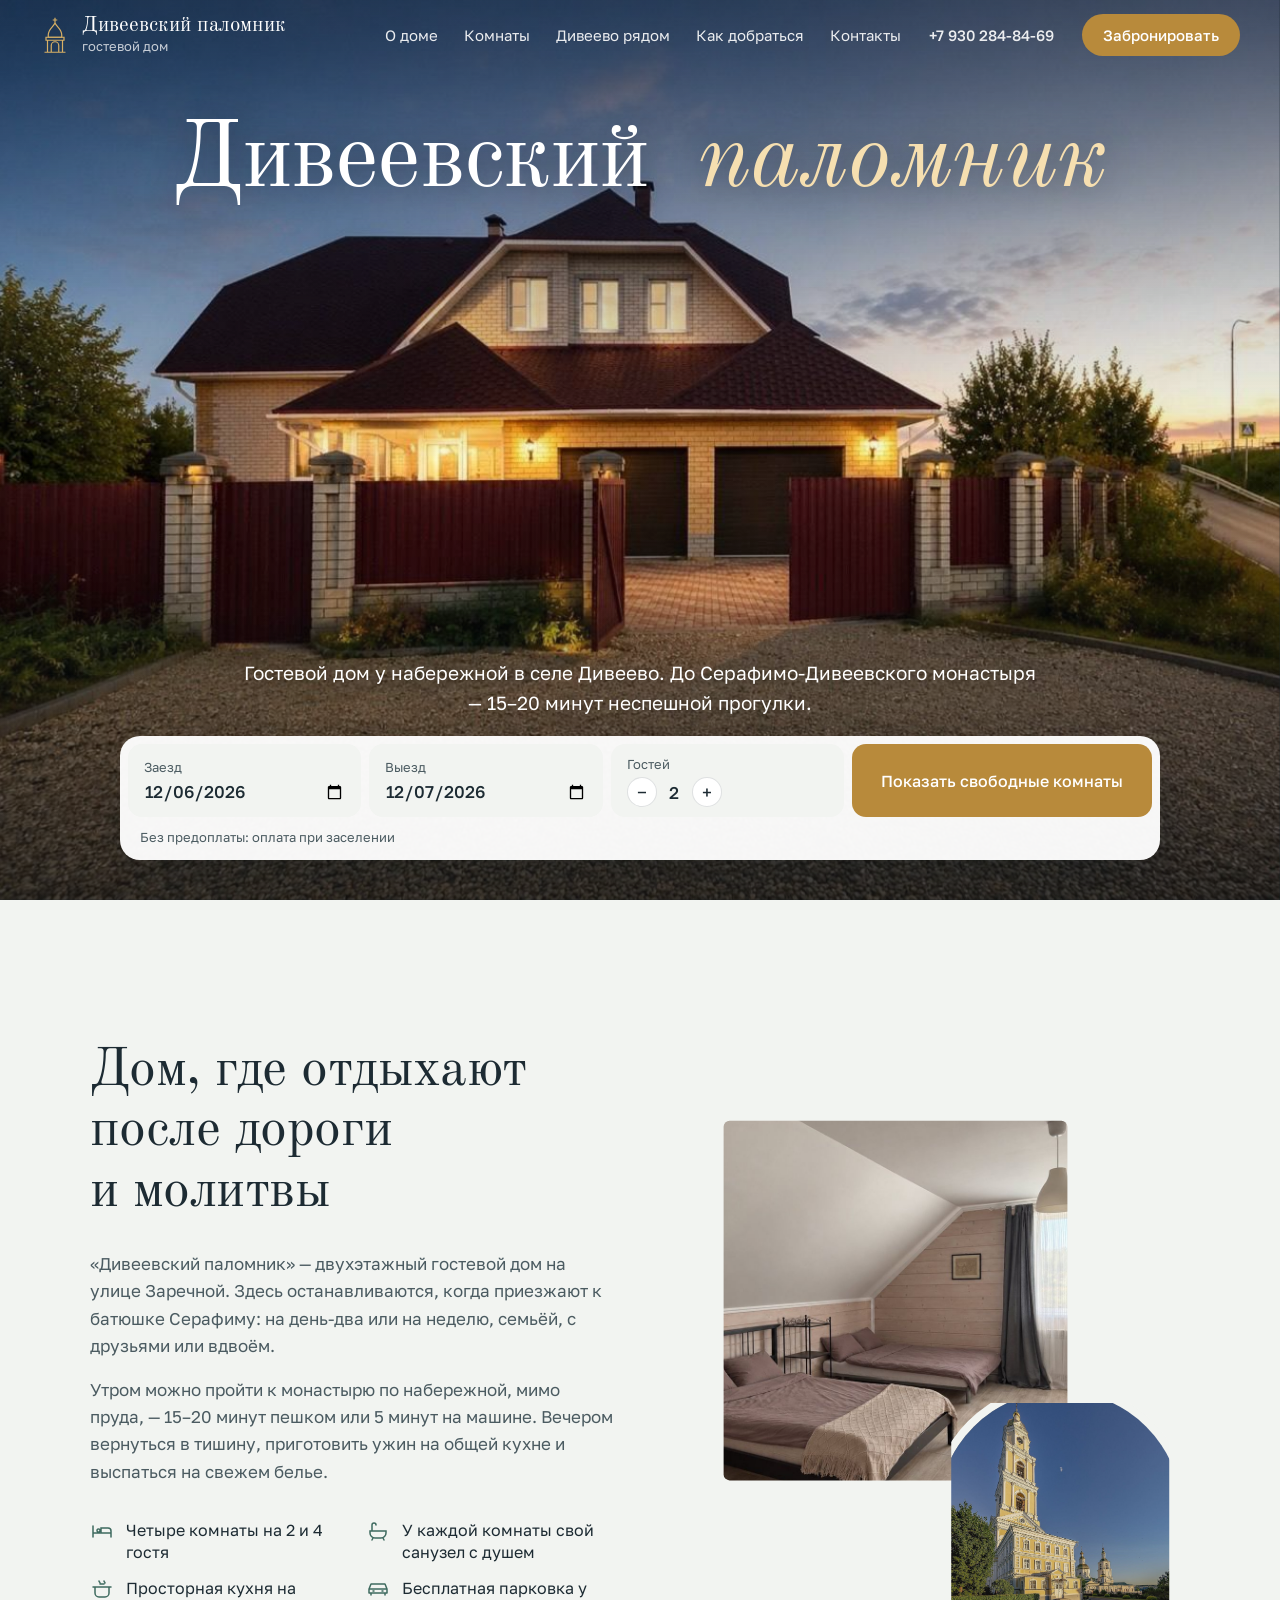
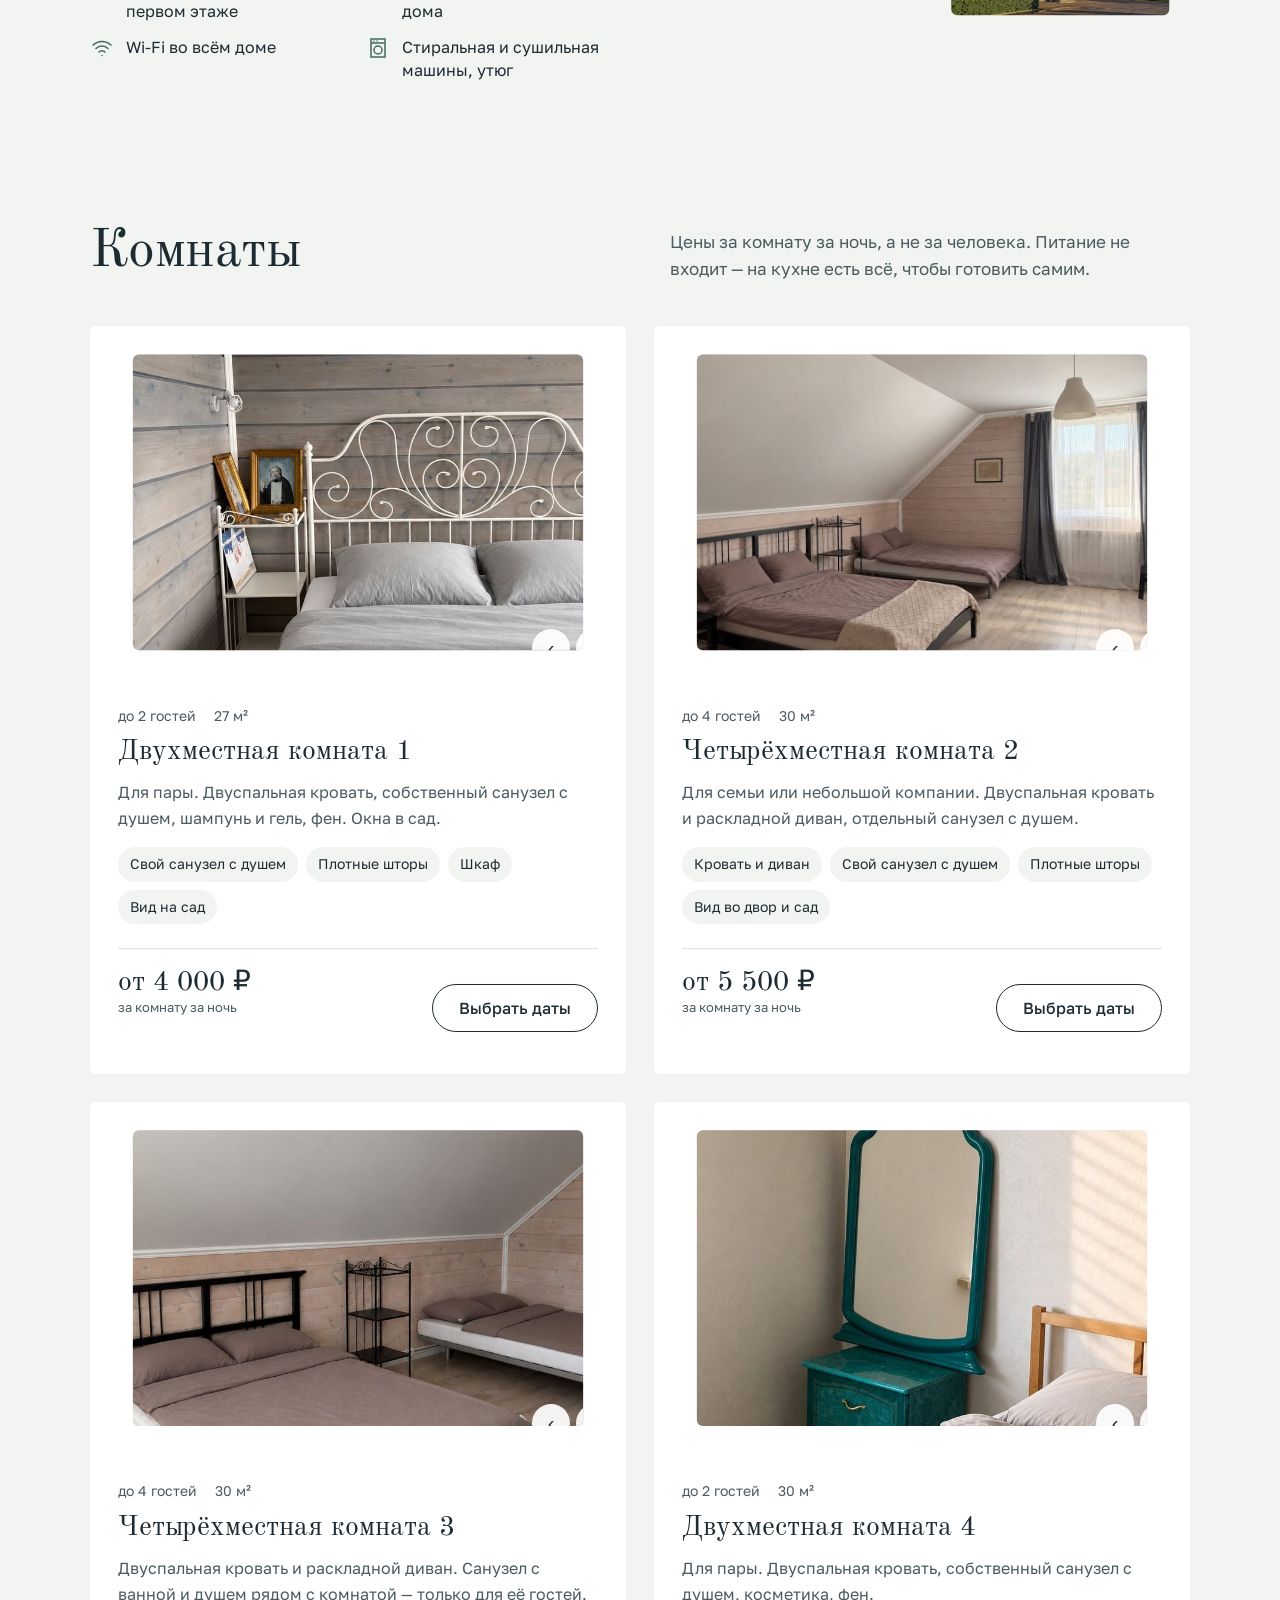
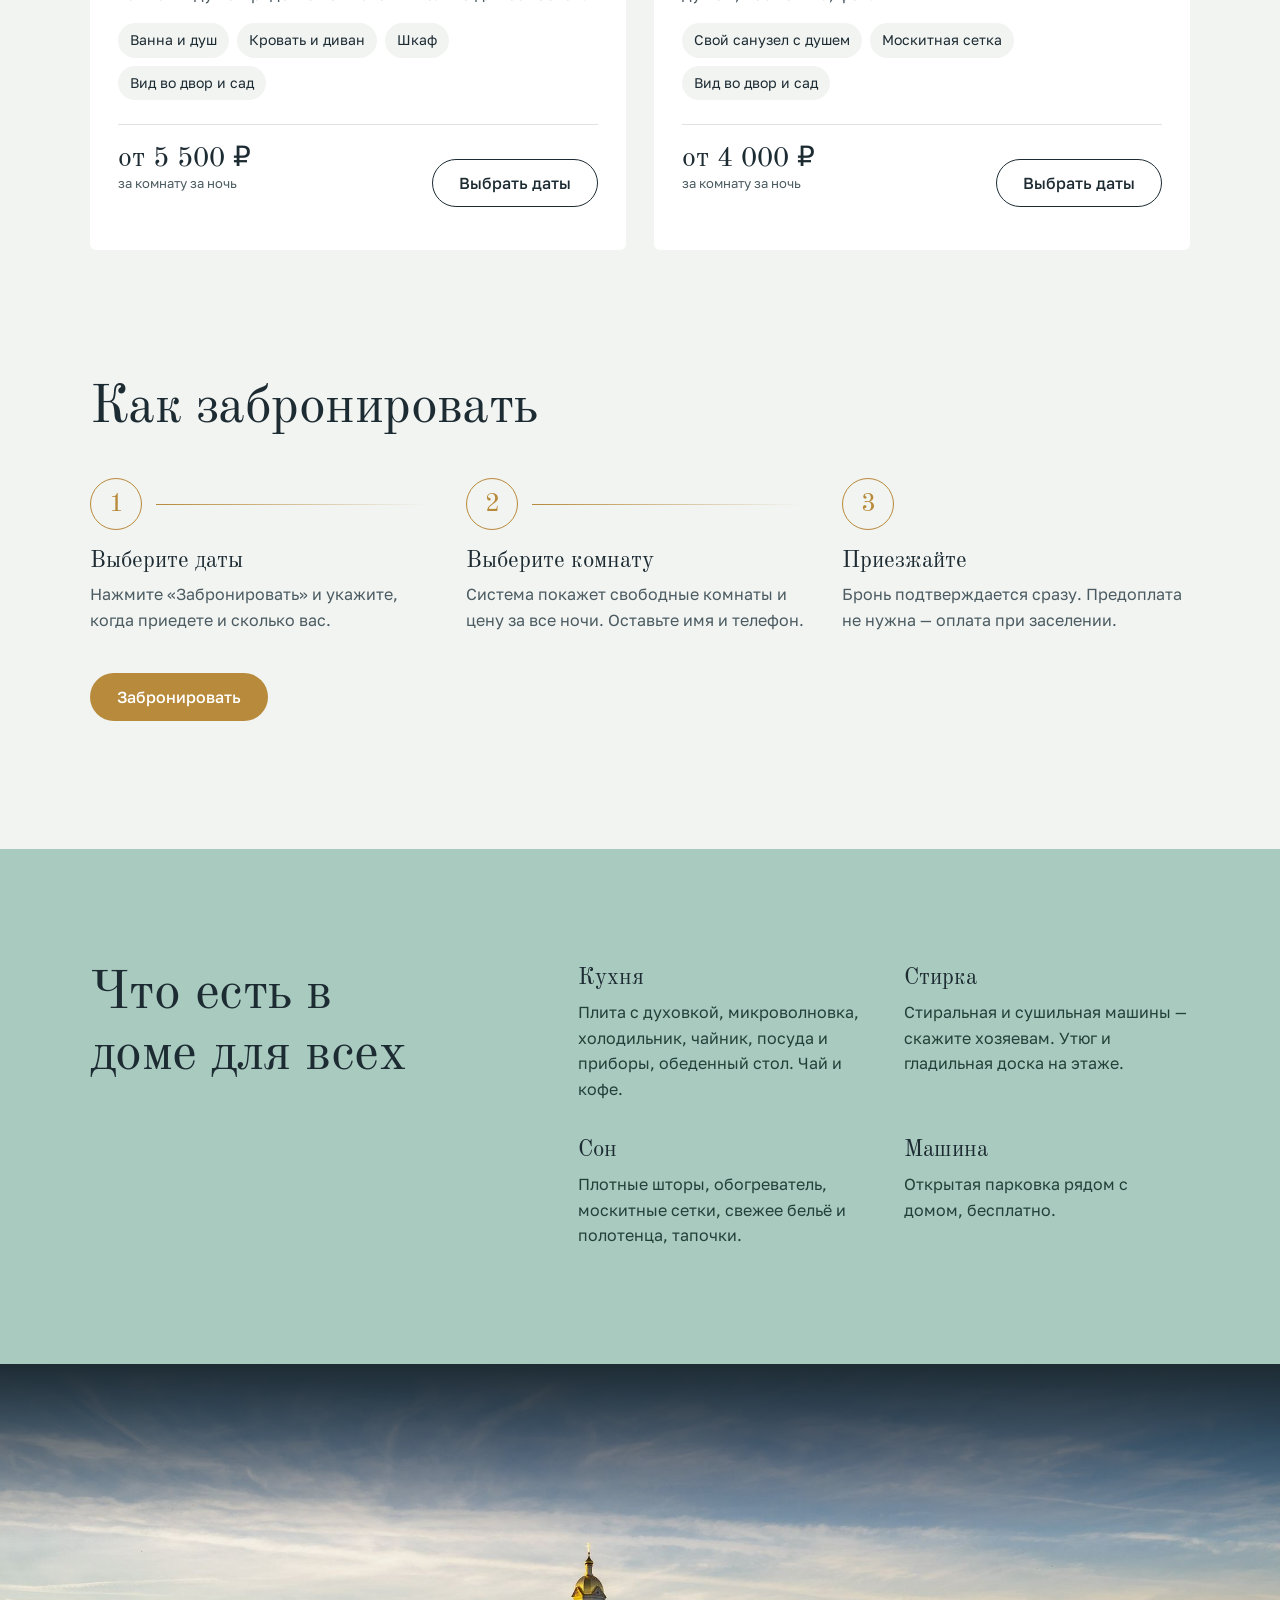
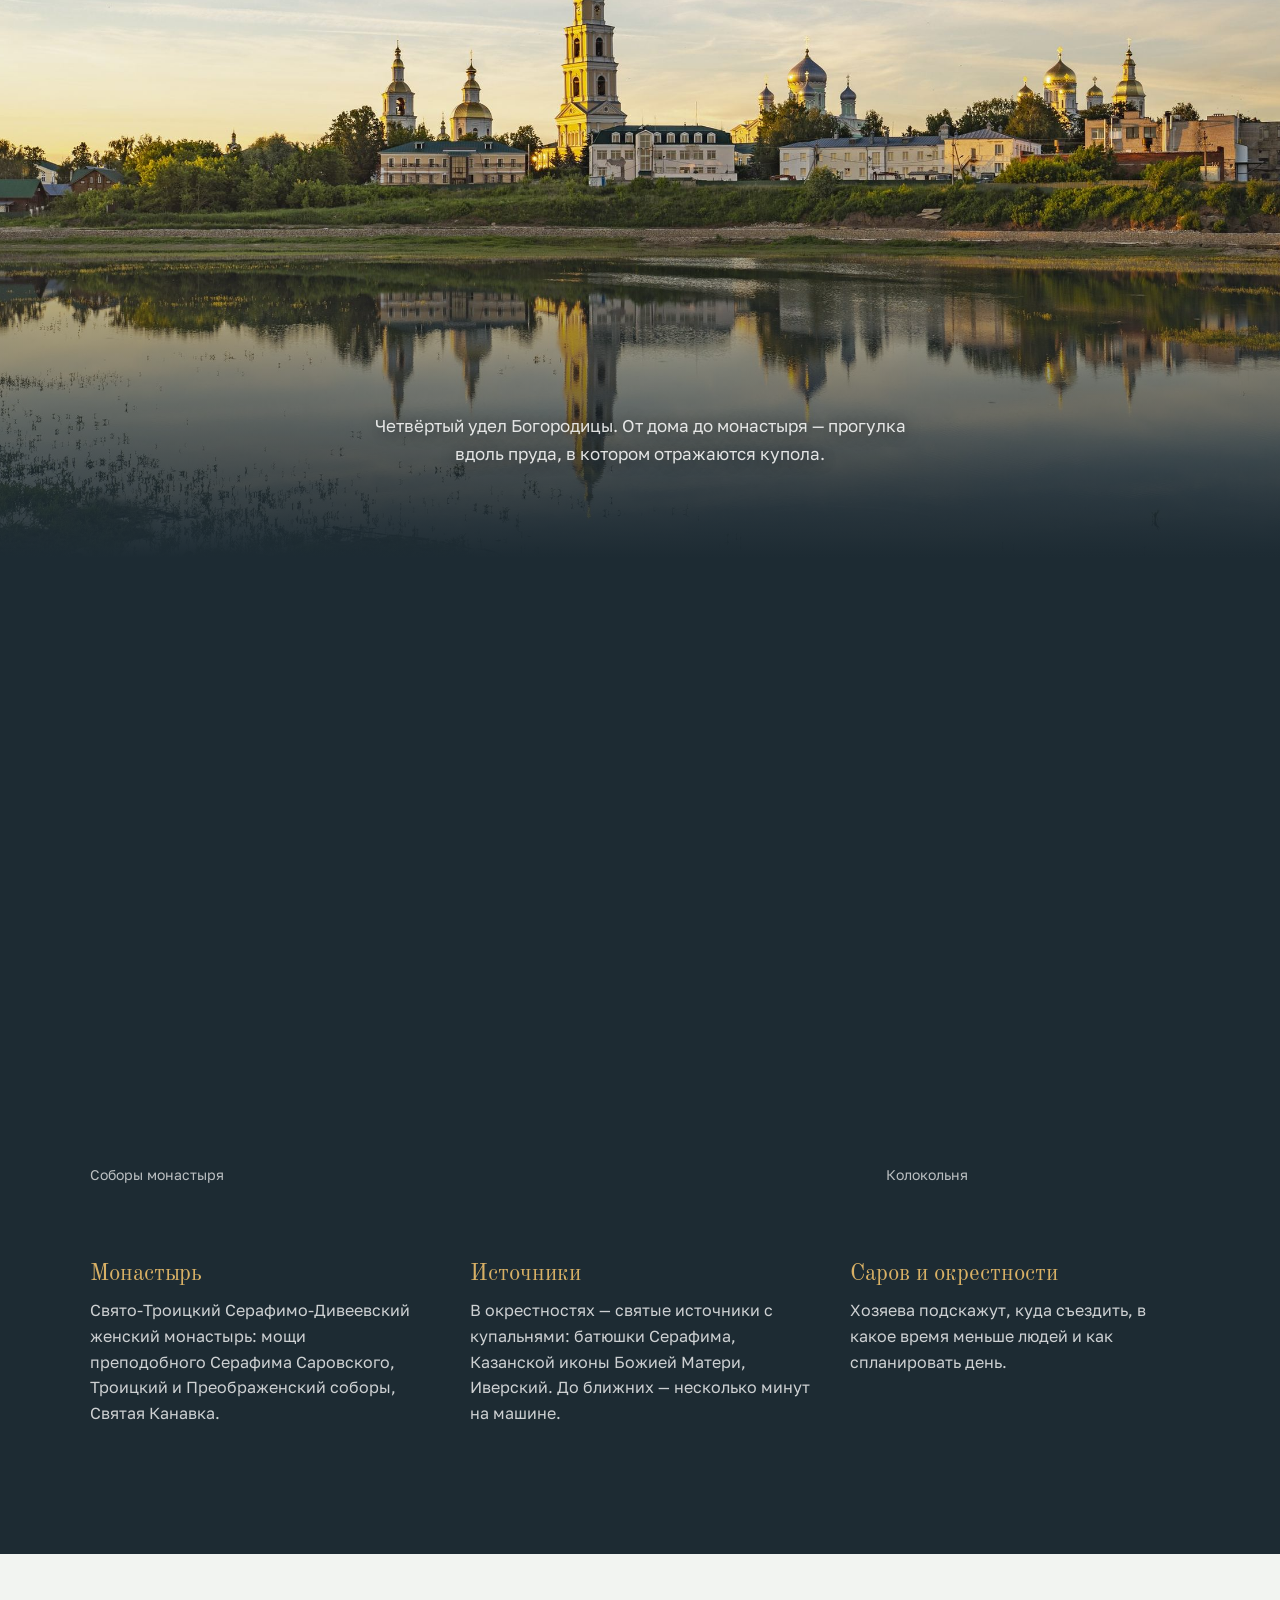
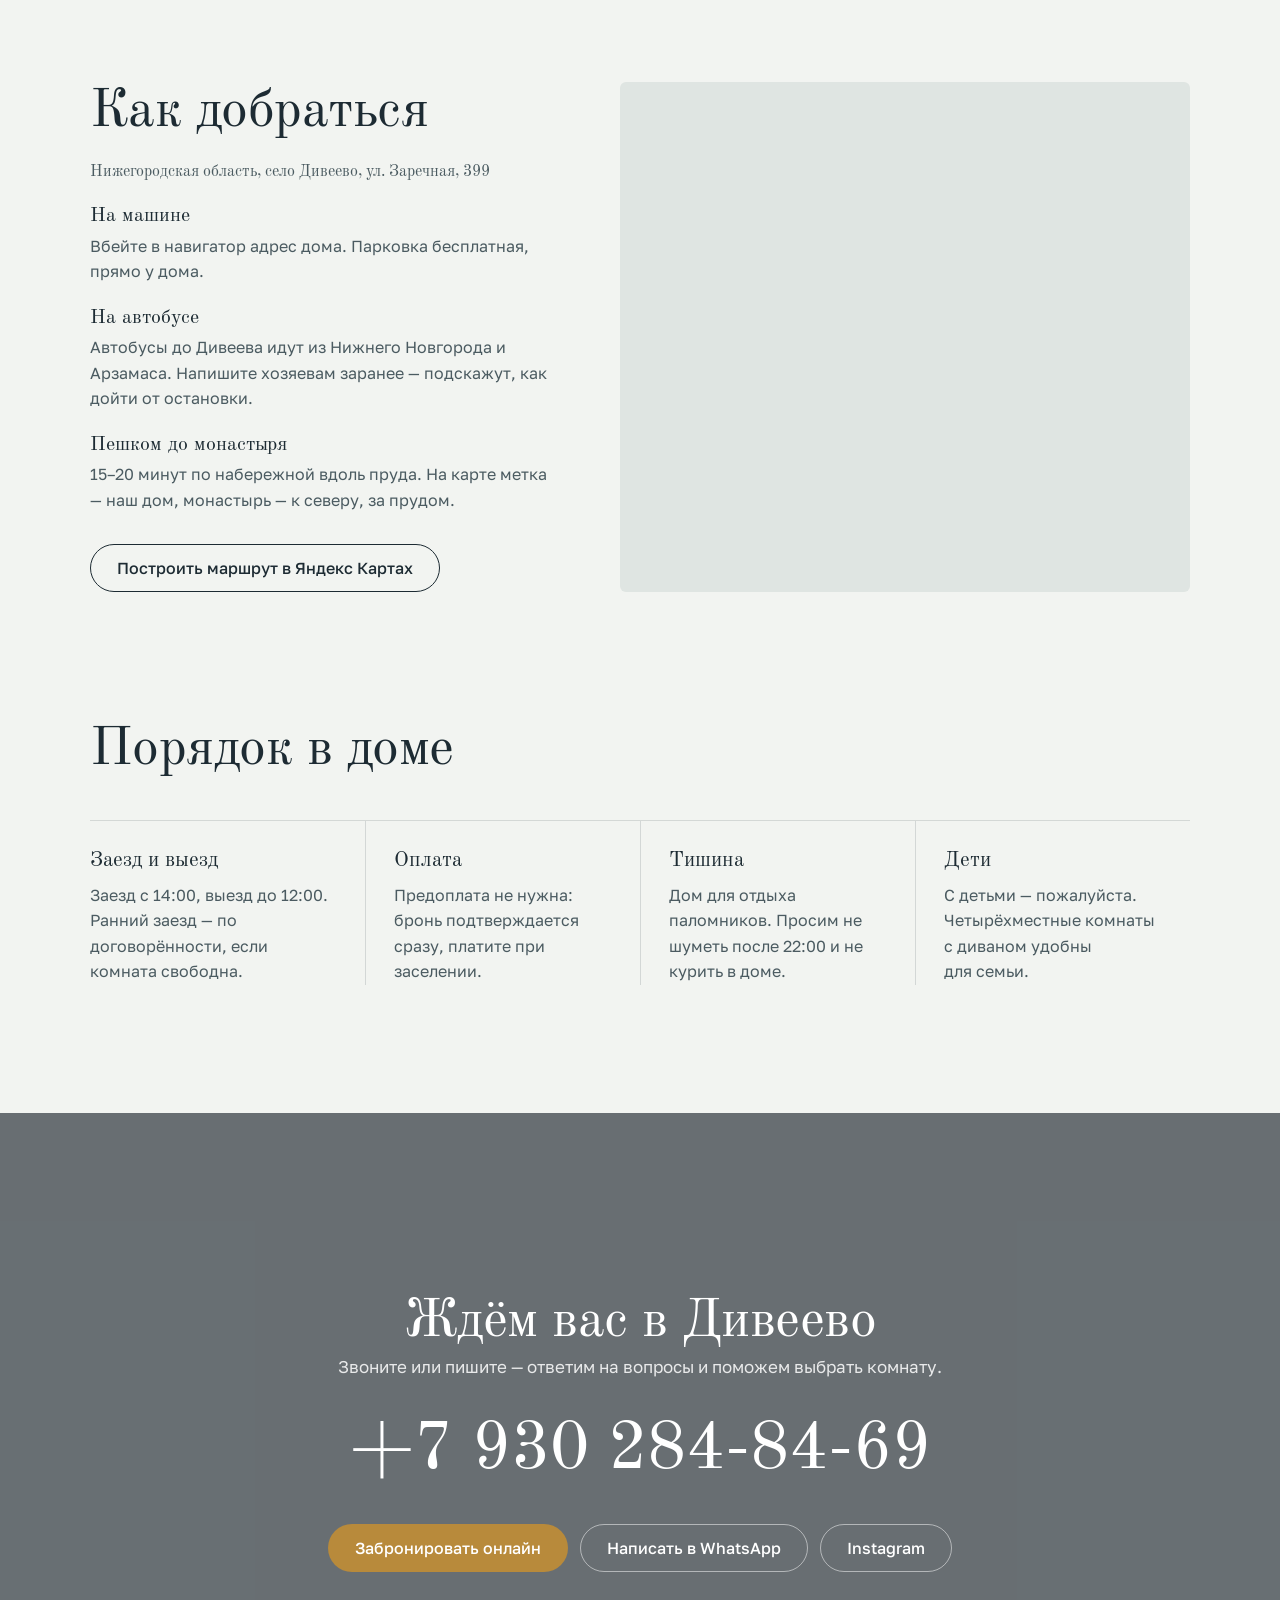
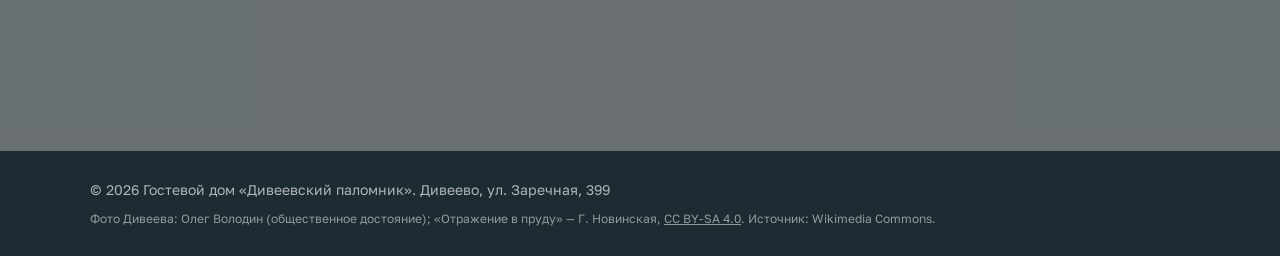
==== index.html @ 0f95179c "Сайт гостевого дома «Дивеевский паломник»: главная, комнаты, бронь Bnovo" ====
<!doctype html>
<html lang="ru">
<head>
<meta charset="utf-8">
<meta name="viewport" content="width=device-width, initial-scale=1">
<title>Дивеевский паломник — гостевой дом в Дивеево</title>
<meta name="description" content="Гостевой дом «Дивеевский паломник» в селе Дивеево: четыре комнаты с собственным санузлом, общая кухня, парковка. 15–20 минут пешком по набережной до Серафимо-Дивеевского монастыря. Онлайн-бронирование без предоплаты.">
<meta property="og:title" content="Дивеевский паломник — гостевой дом в Дивеево">
<meta property="og:description" content="Четыре комнаты в 15 минутах пешком от монастыря. Бронирование онлайн без предоплаты.">
<meta property="og:image" content="img/og.jpg">
<meta property="og:type" content="website">
<meta name="theme-color" content="#1d2b33">
<meta http-equiv="Content-Security-Policy" content="default-src 'self'; script-src 'self'; style-src 'self'; img-src 'self' data:; font-src 'self'; frame-src https://www.openstreetmap.org; connect-src 'self'; base-uri 'self'; form-action 'self'; object-src 'none'">
<meta name="referrer" content="strict-origin-when-cross-origin">
<link rel="icon" href="img/favicon.svg" type="image/svg+xml">
<link rel="stylesheet" href="fonts/fonts.css">
<link rel="preload" as="image" href="img/hero.jpg">
<link rel="stylesheet" href="styles.css">
</head>
<body>

<a class="skip" href="#main">К содержанию</a>

<header class="top" data-top>
  <div class="top__in">
    <a class="brand" href="#" aria-label="Дивеевский паломник — на главную">
      <svg class="brand__mark" viewBox="0 0 40 48" aria-hidden="true"><use href="#dome"/></svg>
      <span class="brand__name">Дивеевский паломник<small>гостевой дом</small></span>
    </a>
    <nav class="nav" aria-label="Разделы">
      <a href="#dom">О доме</a>
      <a href="#komnaty">Комнаты</a>
      <a href="#diveevo">Дивеево рядом</a>
      <a href="#doroga">Как добраться</a>
      <a href="#kontakty">Контакты</a>
    </nav>
    <a class="top__phone" href="tel:+79302848469">+7 930 284-84-69</a>
    <a class="btn btn--gold top__cta" href="booking.html">Забронировать</a>
    <button class="burger" type="button" aria-label="Открыть меню" aria-expanded="false" aria-controls="menu" data-burger><span></span><span></span></button>
  </div>
  <div class="menu" id="menu" hidden data-menu>
    <a href="#dom">О доме</a>
    <a href="#komnaty">Комнаты</a>
    <a href="#diveevo">Дивеево рядом</a>
    <a href="#doroga">Как добраться</a>
    <a href="#kontakty">Контакты</a>
    <a class="menu__phone" href="tel:+79302848469">+7 930 284-84-69</a>
  </div>
</header>

<main id="main">

<section class="hero" aria-labelledby="hero-title">
  <div class="hero__media" aria-hidden="true">
    <img src="img/hero.jpg" alt="" width="1280" height="853" fetchpriority="high">
  </div>
  <div class="hero__shade" aria-hidden="true"></div>

  <div class="hero__body">
    <h1 class="hero__title" id="hero-title">
      <span class="hero__line">Дивеевский</span>
      <span class="hero__line">паломник</span>
    </h1>
  </div>

  <p class="hero__lead">Гостевой дом у набережной в селе Дивеево. До Серафимо-Дивеевского монастыря — 15–20&nbsp;минут неспешной прогулки.</p>

  <form class="search" action="booking.html" method="get" data-search>
    <label class="search__field">
      <span>Заезд</span>
      <input type="date" name="from" required data-from>
    </label>
    <label class="search__field">
      <span>Выезд</span>
      <input type="date" name="to" required data-to>
    </label>
    <div class="search__field search__field--guests">
      <span id="guests-label">Гостей</span>
      <div class="stepper" role="group" aria-labelledby="guests-label">
        <button type="button" aria-label="Меньше гостей" data-step="-1">−</button>
        <output data-guests aria-live="polite">2</output>
        <button type="button" aria-label="Больше гостей" data-step="1">+</button>
      </div>
    </div>
    <button class="btn btn--gold search__go" type="submit">Показать свободные комнаты</button>
    <p class="search__note">Без предоплаты: оплата при заселении</p>
  </form>
</section>

<section class="about" id="dom" aria-labelledby="about-title">
  <div class="wrap about__grid">
    <div class="about__text">
      <h2 id="about-title">Дом, где отдыхают после дороги и молитвы</h2>
      <p>«Дивеевский паломник» — двухэтажный гостевой дом на улице Заречной. Здесь останавливаются, когда приезжают к батюшке Серафиму: на день-два или на неделю, семьёй, с друзьями или вдвоём.</p>
      <p>Утром можно пройти к монастырю по набережной, мимо пруда, — 15–20 минут пешком или 5 минут на машине. Вечером вернуться в тишину, приготовить ужин на общей кухне и выспаться на свежем белье.</p>
      <ul class="facts">
        <li><svg aria-hidden="true"><use href="#i-bed"/></svg>Четыре комнаты на 2 и 4 гостя</li>
        <li><svg aria-hidden="true"><use href="#i-bath"/></svg>У каждой комнаты свой санузел с душем</li>
        <li><svg aria-hidden="true"><use href="#i-pot"/></svg>Просторная кухня на первом этаже</li>
        <li><svg aria-hidden="true"><use href="#i-car"/></svg>Бесплатная парковка у дома</li>
        <li><svg aria-hidden="true"><use href="#i-wifi"/></svg>Wi-Fi во всём доме</li>
        <li><svg aria-hidden="true"><use href="#i-wash"/></svg>Стиральная и сушильная машины, утюг</li>
      </ul>
    </div>
    <figure class="about__photos">
      <img class="about__p1" src="img/room2-1.jpg" alt="Четырёхместная комната под скатом крыши: кровать и диван" loading="lazy" width="1200" height="900">
      <img class="about__p2" src="img/tower.jpg" alt="Колокольня Дивеевского монастыря" loading="lazy" width="1600" height="1443">
    </figure>
  </div>
</section>

<section class="rooms" id="komnaty" aria-labelledby="rooms-title">
  <div class="wrap">
    <div class="section-head">
      <h2 id="rooms-title">Комнаты</h2>
      <p>Цены за комнату за ночь, а не за человека. Питание не входит — на кухне есть всё, чтобы готовить самим.</p>
    </div>
    <div class="rooms__list" data-rooms></div>
  </div>
</section>

<section class="steps" aria-labelledby="steps-title">
  <div class="wrap">
    <h2 id="steps-title">Как забронировать</h2>
    <ol class="steps__list">
      <li><h3>Выберите даты</h3><p>Нажмите «Забронировать» и укажите, когда приедете и сколько вас.</p></li>
      <li><h3>Выберите комнату</h3><p>Система покажет свободные комнаты и цену за все ночи. Оставьте имя и телефон.</p></li>
      <li><h3>Приезжайте</h3><p>Бронь подтверждается сразу. Предоплата не нужна — оплата при заселении.</p></li>
    </ol>
    <a class="btn btn--gold" href="booking.html">Забронировать</a>
  </div>
</section>

<section class="kitchen" aria-labelledby="kitchen-title">
  <div class="wrap kitchen__grid">
    <h2 id="kitchen-title">Что есть в доме для всех</h2>
    <dl class="kitchen__list">
      <div><dt>Кухня</dt><dd>Плита с духовкой, микроволновка, холодильник, чайник, посуда и приборы, обеденный стол. Чай и кофе.</dd></div>
      <div><dt>Стирка</dt><dd>Стиральная и сушильная машины — скажите хозяевам. Утюг и гладильная доска на этаже.</dd></div>
      <div><dt>Сон</dt><dd>Плотные шторы, обогреватель, москитные сетки, свежее бельё и полотенца, тапочки.</dd></div>
      <div><dt>Машина</dt><dd>Открытая парковка рядом с домом, бесплатно.</dd></div>
    </dl>
  </div>
</section>

<section class="place" id="diveevo" aria-labelledby="place-title">
  <div class="pond" data-pond>
    <img class="pond__img" src="img/pond.jpg" alt="Дивеевский монастырь над прудом на закате" loading="lazy" width="2400" height="1493">
    <div class="pond__shade" aria-hidden="true"></div>
    <div class="pond__body">
      <h2 class="pond__title" id="place-title">Дивеево рядом</h2>
      <div class="pond__reflect" aria-hidden="true">Дивеево рядом</div>
      <p>Четвёртый удел Богородицы. От дома до монастыря — прогулка вдоль пруда, в котором отражаются купола.</p>
    </div>
  </div>
  <div class="strip" data-strip tabindex="0" aria-label="Фотографии Дивеева, листайте в сторону">
    <figure><img src="img/place-1.jpg" alt="Соборы Дивеевского монастыря" loading="lazy" width="1600" height="1053"><figcaption>Соборы монастыря</figcaption></figure>
    <figure><img src="img/place-3.jpg" alt="Колокольня монастыря на фоне розового неба" loading="lazy" width="1600" height="1361"><figcaption>Колокольня</figcaption></figure>
    <figure><img src="img/place-4.jpg" alt="Монастырь отражается в пруду" loading="lazy" width="1600" height="1047"><figcaption>Отражение в пруду</figcaption></figure>
    <figure><img src="img/place-5.jpg" alt="Собор вечером, при луне" loading="lazy" width="1600" height="1217"><figcaption>Вечер у собора</figcaption></figure>
    <figure><img src="img/place-6.jpg" alt="Монастырский сад с деревянными крестами" loading="lazy" width="1600" height="1067"><figcaption>Монастырский сад</figcaption></figure>
  </div>
  <div class="wrap place__cols">
    <div>
      <h3>Монастырь</h3>
      <p>Свято-Троицкий Серафимо-Дивеевский женский монастырь: мощи преподобного Серафима Саровского, Троицкий и Преображенский соборы, Святая Канавка.</p>
    </div>
    <div>
      <h3>Источники</h3>
      <p>В окрестностях — святые источники с купальнями: батюшки Серафима, Казанской иконы Божией Матери, Иверский. До ближних — несколько минут на машине.</p>
    </div>
    <div>
      <h3>Саров и окрестности</h3>
      <p>Хозяева подскажут, куда съездить, в какое время меньше людей и как спланировать день.</p>
    </div>
  </div>
</section>

<section class="road" id="doroga" aria-labelledby="road-title">
  <div class="wrap road__grid">
    <div class="road__text">
      <h2 id="road-title">Как добраться</h2>
      <p class="road__addr">Нижегородская область, село Дивеево, ул.&nbsp;Заречная,&nbsp;399</p>
      <h3>На машине</h3>
      <p>Вбейте в навигатор адрес дома. Парковка бесплатная, прямо у дома.</p>
      <h3>На автобусе</h3>
      <p>Автобусы до Дивеева идут из Нижнего Новгорода и Арзамаса. Напишите хозяевам заранее — подскажут, как дойти от остановки.</p>
      <h3>Пешком до монастыря</h3>
      <p>15–20 минут по набережной вдоль пруда. На карте метка — наш дом, монастырь — к северу, за прудом.</p>
      <a class="btn btn--line" href="https://yandex.ru/maps/?rtext=~55.02346%2C43.24528&amp;rtt=auto" target="_blank" rel="noopener">Построить маршрут в Яндекс Картах</a>
    </div>
    <div class="road__map">
      <iframe title="Дом на карте" loading="lazy" src="https://www.openstreetmap.org/export/embed.html?bbox=43.2280%2C55.0190%2C43.2600%2C55.0460&amp;layer=mapnik&amp;marker=55.02346%2C43.24528"></iframe>
    </div>
  </div>
</section>

<section class="rules" aria-labelledby="rules-title">
  <div class="wrap">
    <h2 id="rules-title">Порядок в доме</h2>
    <div class="rules__grid">
      <div><h3>Заезд и выезд</h3><p>Заезд с 14:00, выезд до 12:00. Ранний заезд — по договорённости, если комната свободна.</p></div>
      <div><h3>Оплата</h3><p>Предоплата не нужна: бронь подтверждается сразу, платите при заселении.</p></div>
      <div><h3>Тишина</h3><p>Дом для отдыха паломников. Просим не шуметь после 22:00 и не курить в доме.</p></div>
      <div><h3>Дети</h3><p>С детьми — пожалуйста. Четырёхместные комнаты с диваном удобны для семьи.</p></div>
    </div>
  </div>
</section>

<section class="contact" id="kontakty" aria-labelledby="contact-title">
  <div class="contact__media" aria-hidden="true"><img src="img/evening.jpg" alt="" loading="lazy" width="1600" height="1071"></div>
  <div class="wrap contact__body">
    <h2 id="contact-title">Ждём вас в Дивеево</h2>
    <p>Звоните или пишите — ответим на вопросы и поможем выбрать комнату.</p>
    <a class="contact__phone" href="tel:+79302848469">+7 930 284-84-69</a>
    <div class="contact__links">
      <a class="btn btn--gold" href="booking.html">Забронировать онлайн</a>
      <a class="btn btn--ghost" href="https://wa.me/79302848469" target="_blank" rel="noopener">Написать в WhatsApp</a>
      <a class="btn btn--ghost" href="https://www.instagram.com/diveevo_palomnik/" target="_blank" rel="noopener">Instagram</a>
    </div>
  </div>
</section>

</main>

<footer class="foot">
  <div class="wrap foot__in">
    <p>© <span data-year>2026</span> Гостевой дом «Дивеевский паломник». Дивеево, ул. Заречная, 399</p>
    <p class="foot__credits">Фото Дивеева: Олег Володин (общественное достояние); «Отражение в пруду» — Г. Новинская, <a href="https://creativecommons.org/licenses/by-sa/4.0/deed.ru" target="_blank" rel="noopener">CC BY-SA 4.0</a>. Источник: Wikimedia Commons.</p>
  </div>
</footer>

<a class="float-book" href="booking.html" data-float>Забронировать</a>

<dialog class="lightbox" data-lightbox aria-label="Фото комнаты">
  <img alt="" data-lightbox-img>
  <button type="button" class="lightbox__close" aria-label="Закрыть" data-lightbox-close>×</button>
  <button type="button" class="lightbox__nav lightbox__nav--prev" aria-label="Предыдущее фото" data-lightbox-step="-1">‹</button>
  <button type="button" class="lightbox__nav lightbox__nav--next" aria-label="Следующее фото" data-lightbox-step="1">›</button>
</dialog>

<svg class="sprite" width="0" height="0" aria-hidden="true">
  <defs>
    <filter id="ripple" x="-5%" y="-20%" width="110%" height="140%">
      <feTurbulence type="fractalNoise" baseFrequency="0.008 0.09" numOctaves="2" seed="3" result="n" data-turb/>
      <feDisplacementMap in="SourceGraphic" in2="n" scale="9" xChannelSelector="R" yChannelSelector="G"/>
    </filter>
  </defs>
  <symbol id="dome" viewBox="0 0 40 48"><path d="M20 1v7M17 4h6M20 8c-2 5-9 8-9 16v3h18v-3c0-8-7-11-9-16Z" fill="none" stroke="currentColor" stroke-width="1.6" stroke-linejoin="round"/><path d="M8 27h24v4H8zM10 31v16M30 31v16M15 47v-9a5 5 0 0 1 10 0v9M6 47h28" fill="none" stroke="currentColor" stroke-width="1.6"/></symbol>
  <symbol id="i-bed" viewBox="0 0 24 24"><path d="M3 18V7M3 14h18v4M21 14v-2a3 3 0 0 0-3-3h-7v5M7 11.5a1.5 1.5 0 1 0 0-.01" fill="none" stroke="currentColor" stroke-width="1.5" stroke-linecap="round"/></symbol>
  <symbol id="i-bath" viewBox="0 0 24 24"><path d="M4 12h16v2a5 5 0 0 1-5 5H9a5 5 0 0 1-5-5v-2ZM6 12V6a2 2 0 0 1 4 0M7 19l-1 2M17 19l1 2" fill="none" stroke="currentColor" stroke-width="1.5" stroke-linecap="round"/></symbol>
  <symbol id="i-pot" viewBox="0 0 24 24"><path d="M5 10h14v6a4 4 0 0 1-4 4H9a4 4 0 0 1-4-4v-6ZM3 10h18M10 7h4M9 4c0 1 1 1 1 2M14 4c0 1 1 1 1 2" fill="none" stroke="currentColor" stroke-width="1.5" stroke-linecap="round"/></symbol>
  <symbol id="i-car" viewBox="0 0 24 24"><path d="M5 16v2M19 16v2M3 16v-4l2-5h14l2 5v4H3ZM3 12h18M7 14h1M16 14h1" fill="none" stroke="currentColor" stroke-width="1.5" stroke-linecap="round" stroke-linejoin="round"/></symbol>
  <symbol id="i-wifi" viewBox="0 0 24 24"><path d="M3 9a13 13 0 0 1 18 0M6 12.5a8.5 8.5 0 0 1 12 0M9 16a4 4 0 0 1 6 0M12 19.5h.01" fill="none" stroke="currentColor" stroke-width="1.5" stroke-linecap="round"/></symbol>
  <symbol id="i-wash" viewBox="0 0 24 24"><path d="M5 3h14v18H5zM5 7h14M8 5h.01M11 5h.01" fill="none" stroke="currentColor" stroke-width="1.5" stroke-linecap="round"/><circle cx="12" cy="14" r="4" fill="none" stroke="currentColor" stroke-width="1.5"/></symbol>
</svg>

<script src="rooms.js"></script>
<script src="main.js"></script>
</body>
</html>
---- fonts/fonts.css ----
/* Шрифты лежат на сайте: Golos Text и Old Standard TT (SIL Open Font License) */
@font-face {
  font-family: 'Golos Text';
  font-style: normal;
  font-weight: 400;
  font-display: swap;
  src: url(GolosText-400-cyrillic-ext.woff2) format('woff2');
  unicode-range: U+0460-052F, U+1C80-1C8A, U+20B4, U+2DE0-2DFF, U+A640-A69F, U+FE2E-FE2F;
}
@font-face {
  font-family: 'Golos Text';
  font-style: normal;
  font-weight: 400;
  font-display: swap;
  src: url(GolosText-400-cyrillic.woff2) format('woff2');
  unicode-range: U+0301, U+0400-045F, U+0490-0491, U+04B0-04B1, U+2116;
}
@font-face {
  font-family: 'Golos Text';
  font-style: normal;
  font-weight: 400;
  font-display: swap;
  src: url(GolosText-400-latin.woff2) format('woff2');
  unicode-range: U+0000-00FF, U+0131, U+0152-0153, U+02BB-02BC, U+02C6, U+02DA, U+02DC, U+0304, U+0308, U+0329, U+2000-206F, U+20AC, U+2122, U+2191, U+2193, U+2212, U+2215, U+FEFF, U+FFFD;
}
@font-face {
  font-family: 'Golos Text';
  font-style: normal;
  font-weight: 500;
  font-display: swap;
  src: url(GolosText-500-cyrillic-ext.woff2) format('woff2');
  unicode-range: U+0460-052F, U+1C80-1C8A, U+20B4, U+2DE0-2DFF, U+A640-A69F, U+FE2E-FE2F;
}
@font-face {
  font-family: 'Golos Text';
  font-style: normal;
  font-weight: 500;
  font-display: swap;
  src: url(GolosText-500-cyrillic.woff2) format('woff2');
  unicode-range: U+0301, U+0400-045F, U+0490-0491, U+04B0-04B1, U+2116;
}
@font-face {
  font-family: 'Golos Text';
  font-style: normal;
  font-weight: 500;
  font-display: swap;
  src: url(GolosText-500-latin.woff2) format('woff2');
  unicode-range: U+0000-00FF, U+0131, U+0152-0153, U+02BB-02BC, U+02C6, U+02DA, U+02DC, U+0304, U+0308, U+0329, U+2000-206F, U+20AC, U+2122, U+2191, U+2193, U+2212, U+2215, U+FEFF, U+FFFD;
}
@font-face {
  font-family: 'Golos Text';
  font-style: normal;
  font-weight: 600;
  font-display: swap;
  src: url(GolosText-600-cyrillic-ext.woff2) format('woff2');
  unicode-range: U+0460-052F, U+1C80-1C8A, U+20B4, U+2DE0-2DFF, U+A640-A69F, U+FE2E-FE2F;
}
@font-face {
  font-family: 'Golos Text';
  font-style: normal;
  font-weight: 600;
  font-display: swap;
  src: url(GolosText-600-cyrillic.woff2) format('woff2');
  unicode-range: U+0301, U+0400-045F, U+0490-0491, U+04B0-04B1, U+2116;
}
@font-face {
  font-family: 'Golos Text';
  font-style: normal;
  font-weight: 600;
  font-display: swap;
  src: url(GolosText-600-latin.woff2) format('woff2');
  unicode-range: U+0000-00FF, U+0131, U+0152-0153, U+02BB-02BC, U+02C6, U+02DA, U+02DC, U+0304, U+0308, U+0329, U+2000-206F, U+20AC, U+2122, U+2191, U+2193, U+2212, U+2215, U+FEFF, U+FFFD;
}
@font-face {
  font-family: 'Old Standard TT';
  font-style: italic;
  font-weight: 400;
  font-display: swap;
  src: url(OldStandardTT-400i-cyrillic-ext.woff2) format('woff2');
  unicode-range: U+0460-052F, U+1C80-1C8A, U+20B4, U+2DE0-2DFF, U+A640-A69F, U+FE2E-FE2F;
}
@font-face {
  font-family: 'Old Standard TT';
  font-style: italic;
  font-weight: 400;
  font-display: swap;
  src: url(OldStandardTT-400i-cyrillic.woff2) format('woff2');
  unicode-range: U+0301, U+0400-045F, U+0490-0491, U+04B0-04B1, U+2116;
}
@font-face {
  font-family: 'Old Standard TT';
  font-style: italic;
  font-weight: 400;
  font-display: swap;
  src: url(OldStandardTT-400i-latin.woff2) format('woff2');
  unicode-range: U+0000-00FF, U+0131, U+0152-0153, U+02BB-02BC, U+02C6, U+02DA, U+02DC, U+0304, U+0308, U+0329, U+2000-206F, U+20AC, U+2122, U+2191, U+2193, U+2212, U+2215, U+FEFF, U+FFFD;
}
@font-face {
  font-family: 'Old Standard TT';
  font-style: normal;
  font-weight: 400;
  font-display: swap;
  src: url(OldStandardTT-400-cyrillic-ext.woff2) format('woff2');
  unicode-range: U+0460-052F, U+1C80-1C8A, U+20B4, U+2DE0-2DFF, U+A640-A69F, U+FE2E-FE2F;
}
@font-face {
  font-family: 'Old Standard TT';
  font-style: normal;
  font-weight: 400;
  font-display: swap;
  src: url(OldStandardTT-400-cyrillic.woff2) format('woff2');
  unicode-range: U+0301, U+0400-045F, U+0490-0491, U+04B0-04B1, U+2116;
}
@font-face {
  font-family: 'Old Standard TT';
  font-style: normal;
  font-weight: 400;
  font-display: swap;
  src: url(OldStandardTT-400-latin.woff2) format('woff2');
  unicode-range: U+0000-00FF, U+0131, U+0152-0153, U+02BB-02BC, U+02C6, U+02DA, U+02DC, U+0304, U+0308, U+0329, U+2000-206F, U+20AC, U+2122, U+2191, U+2193, U+2212, U+2215, U+FEFF, U+FFFD;
}
@font-face {
  font-family: 'Old Standard TT';
  font-style: normal;
  font-weight: 700;
  font-display: swap;
  src: url(OldStandardTT-700-cyrillic-ext.woff2) format('woff2');
  unicode-range: U+0460-052F, U+1C80-1C8A, U+20B4, U+2DE0-2DFF, U+A640-A69F, U+FE2E-FE2F;
}
@font-face {
  font-family: 'Old Standard TT';
  font-style: normal;
  font-weight: 700;
  font-display: swap;
  src: url(OldStandardTT-700-cyrillic.woff2) format('woff2');
  unicode-range: U+0301, U+0400-045F, U+0490-0491, U+04B0-04B1, U+2116;
}
@font-face {
  font-family: 'Old Standard TT';
  font-style: normal;
  font-weight: 700;
  font-display: swap;
  src: url(OldStandardTT-700-latin.woff2) format('woff2');
  unicode-range: U+0000-00FF, U+0131, U+0152-0153, U+02BB-02BC, U+02C6, U+02DA, U+02DC, U+0304, U+0308, U+0329, U+2000-206F, U+20AC, U+2122, U+2191, U+2193, U+2212, U+2215, U+FEFF, U+FFFD;
}
---- styles.css ----
/* Дивеевский паломник — палитра снята с самого Дивеева:
   побелка стен, зелень монастырских фасадов, золото куполов, вечернее небо над прудом. */
:root {
  --limewash: #f2f4f1;
  --white: #ffffff;
  --dusk: #1d2b33;
  --dusk-2: #2c3e47;
  --ink: #1d2b33;
  --ink-soft: #4b5b61;
  --celadon: #a9cabe;
  --celadon-deep: #3e6a5f;
  --gold: #b88a3b;
  --gold-hi: #d8b065;
  --line: rgba(29, 43, 51, .14);

  --serif: 'Old Standard TT', 'Times New Roman', serif;
  --sans: 'Golos Text', system-ui, sans-serif;

  --wrap: 1180px;
  --gutter: clamp(16px, 4vw, 40px);
  --ease: cubic-bezier(.22, .7, .2, 1);
}

*, *::before, *::after { box-sizing: border-box; }
html { scroll-behavior: smooth; scroll-padding-top: 84px; -webkit-text-size-adjust: 100%; }
body {
  margin: 0;
  background: var(--limewash);
  color: var(--ink);
  font: 400 17px/1.6 var(--sans);
  -webkit-font-smoothing: antialiased;
}
img { display: block; max-width: 100%; height: auto; }
a { color: inherit; }
h1, h2, h3 { font-family: var(--serif); font-weight: 400; line-height: 1.12; margin: 0; text-wrap: balance; }
h2 { font-size: clamp(32px, 4.6vw, 54px); letter-spacing: -.01em; }
h3 { font-size: 23px; }
p { margin: 0 0 1em; text-wrap: pretty; }
:focus-visible { outline: 2px solid var(--gold); outline-offset: 3px; border-radius: 4px; }

.wrap { max-width: var(--wrap); margin: 0 auto; padding: 0 var(--gutter); }
.skip { position: absolute; left: -999px; top: 8px; z-index: 100; background: var(--white); padding: 8px 14px; }
.skip:focus { left: 8px; }

/* Кнопки */
.btn {
  display: inline-flex; align-items: center; justify-content: center; gap: 10px;
  min-height: 48px; padding: 0 26px; border-radius: 999px; border: 1px solid transparent;
  font: 500 16px/1 var(--sans); text-decoration: none; cursor: pointer;
  transition: background-color .25s var(--ease), color .25s var(--ease), border-color .25s var(--ease), transform .2s var(--ease);
}
.btn:active { transform: scale(.98); }
.btn--gold { background: var(--gold); color: var(--white); }
.btn--gold:hover { background: #a37830; }
.btn--line { border-color: var(--ink); color: var(--ink); }
.btn--line:hover { background: var(--ink); color: var(--white); }
.btn--ghost { border-color: rgba(255,255,255,.5); color: var(--white); }
.btn--ghost:hover { background: rgba(255,255,255,.12); border-color: var(--white); }

/* Шапка */
.top { position: fixed; inset: 0 0 auto; z-index: 50; color: var(--white); transition: background-color .35s var(--ease), color .35s var(--ease), box-shadow .35s var(--ease); }
.top__in { max-width: 1320px; margin: 0 auto; padding: 14px var(--gutter); display: flex; align-items: center; gap: 28px; }
.top.is-solid { background: rgba(242, 244, 241, .94); color: var(--ink); box-shadow: 0 1px 0 var(--line); backdrop-filter: blur(10px); -webkit-backdrop-filter: blur(10px); }
.brand { display: flex; align-items: center; gap: 12px; text-decoration: none; margin-right: auto; }
.brand__mark { width: 30px; height: 36px; color: var(--gold-hi); flex: none; }
.top.is-solid .brand__mark { color: var(--gold); }
.brand__name { font: 400 21px/1.05 var(--serif); }
.brand__name small { display: block; font: 400 13px/1.4 var(--sans); opacity: .75; }
.nav { display: flex; gap: 26px; }
.nav a, .top__phone { font-size: 15px; text-decoration: none; opacity: .9; }
.nav a { position: relative; padding: 6px 0; }
.nav a::after { content: ''; position: absolute; left: 0; right: 0; bottom: 0; height: 1px; background: currentColor; transform: scaleX(0); transform-origin: left; transition: transform .3s var(--ease); }
.nav a:hover::after { transform: scaleX(1); }
.top__phone { font-weight: 500; white-space: nowrap; }
.top__cta { min-height: 42px; padding: 0 20px; font-size: 15px; }
.burger { display: none; width: 44px; height: 44px; border: 0; background: none; color: inherit; cursor: pointer; position: relative; }
.burger span { position: absolute; left: 11px; right: 11px; height: 1.5px; background: currentColor; transition: transform .3s var(--ease); }
.burger span:first-child { top: 17px; }
.burger span:last-child { top: 26px; }
.burger[aria-expanded="true"] span:first-child { transform: translateY(4.5px) rotate(45deg); }
.burger[aria-expanded="true"] span:last-child { transform: translateY(-4.5px) rotate(-45deg); }
.menu { background: var(--limewash); color: var(--ink); padding: 8px var(--gutter) 24px; display: grid; }
.menu[hidden] { display: none; }
.menu a { font: 400 26px/1 var(--serif); text-decoration: none; padding: 14px 0; border-bottom: 1px solid var(--line); }
.menu .menu__phone { font: 500 18px/1 var(--sans); border: 0; padding-top: 20px; }

/* Первый экран */
.hero { position: relative; min-height: 100svh; display: grid; grid-template-columns: minmax(0, 1fr); grid-template-rows: 1fr auto auto; color: var(--white); overflow: hidden; background: var(--dusk); }
.hero__media { position: absolute; inset: 0; }
.hero__media img { width: 100%; height: 100%; object-fit: cover; object-position: 50% 40%; animation: drift 26s var(--ease) both; }
@keyframes drift { from { transform: scale(1.12); } to { transform: scale(1.0); } }
.hero__shade { position: absolute; inset: 0; background:
  linear-gradient(180deg, rgba(16,26,40,.62) 0%, rgba(16,26,40,.18) 34%, rgba(16,26,40,0) 52%, rgba(16,22,26,.6) 100%); }
.hero__body { position: relative; align-self: start; text-align: center; padding: clamp(104px, 13vh, 150px) var(--gutter) 24px; }
.hero__title { font: 400 clamp(52px, 7.4vw, 116px)/.95 var(--serif); letter-spacing: -.015em; text-shadow: 0 2px 34px rgba(10, 20, 30, .45); }
.hero__line { display: inline-block; margin: 0 .12em; }
.hero__title .hero__line { opacity: 0; transform: translateY(.35em); filter: blur(8px); animation: rise 1.6s var(--ease) forwards; }
.hero__title .hero__line:nth-child(2) { animation-delay: .25s; font-style: italic; color: #f6dfb0; }
@keyframes rise { to { opacity: 1; transform: none; filter: blur(0); } }
.hero__lead { position: relative; z-index: 2; text-align: center; max-width: calc(42em + 2 * var(--gutter)); margin: 0 auto 18px; padding: 0 var(--gutter); font-size: clamp(17px, 1.6vw, 19px); text-shadow: 0 1px 16px rgba(10, 20, 30, .5); opacity: 0; animation: rise 1.2s .9s var(--ease) forwards; }

/* Пруд: название отражается в воде */
.pond { position: relative; height: clamp(520px, 62vw, 820px); overflow: hidden; margin-bottom: clamp(48px, 6vw, 80px); }
.pond__img { position: absolute; inset: 0; width: 100%; height: 100%; object-fit: cover; object-position: 50% 45%; transform: scale(1.08); transition: transform 6s var(--ease); }
.pond.is-in .pond__img { transform: scale(1); }
.pond__shade { position: absolute; inset: 0; background: linear-gradient(180deg, var(--dusk) 0%, rgba(29,43,51,0) 22%, rgba(29,43,51,0) 55%, rgba(29,43,51,.55) 82%, var(--dusk) 100%); }
.pond__body { position: absolute; left: 0; right: 0; top: 57%; text-align: center; padding: 0 var(--gutter); }
.pond__title, .pond__reflect { font: 400 clamp(46px, 8vw, 124px)/1 var(--serif); letter-spacing: -.015em; margin: 0; }
.pond__title { text-shadow: 0 2px 30px rgba(10, 20, 26, .4); opacity: 0; transform: translateY(.3em); transition: opacity 1.4s var(--ease), transform 1.4s var(--ease); }
.pond__reflect {
  transform: scaleY(-1); height: .7em; overflow: hidden; display: flex; align-items: flex-end; justify-content: center; margin-top: .04em; pointer-events: none; user-select: none;
  color: rgba(255, 228, 180, .7); filter: url(#ripple) blur(.5px);
  -webkit-mask-image: linear-gradient(to top, rgba(0,0,0,.75), transparent 95%); mask-image: linear-gradient(to top, rgba(0,0,0,.75), transparent 95%);
  opacity: 0; transition: opacity 2s .6s var(--ease);
}
.pond.is-in .pond__title { opacity: 1; transform: none; }
.pond.is-in .pond__reflect { opacity: 1; }
.pond__body p { max-width: 32em; margin: 18px auto 0; color: rgba(255,255,255,.85); text-shadow: 0 1px 14px rgba(10,20,26,.6); }

/* Как забронировать */
.steps { padding: 0 0 clamp(80px, 10vw, 130px); }
.steps h2 { margin-bottom: 40px; }
.steps__list { list-style: none; counter-reset: step; padding: 0; margin: 0 0 40px; display: grid; grid-template-columns: repeat(3, 1fr); gap: 28px; }
.steps__list li { counter-increment: step; position: relative; padding-top: 70px; }
.steps__list li::before { content: counter(step); position: absolute; top: 0; left: 0; width: 52px; height: 52px; border-radius: 50%; border: 1px solid var(--gold); color: var(--gold); display: grid; place-items: center; font: 400 26px/1 var(--serif); }
.steps__list li:not(:last-child)::after { content: ''; position: absolute; top: 26px; left: 66px; right: 14px; height: 1px; background: linear-gradient(90deg, var(--gold), rgba(184,138,59,0)); }
.steps__list h3 { margin-bottom: 8px; }
.steps__list p { color: var(--ink-soft); font-size: 16px; margin: 0; max-width: 24em; }

/* Поиск по датам */
.search {
  position: relative; z-index: 2; width: min(1040px, calc(100% - 2 * var(--gutter))); margin: 0 auto 40px;
  display: grid; grid-template-columns: 1fr 1fr 1fr auto; gap: 8px; padding: 8px;
  background: rgba(255, 255, 255, .96); color: var(--ink); border-radius: 20px;
  box-shadow: 0 24px 60px -20px rgba(10, 20, 26, .55);
  opacity: 0; transform: translateY(20px); animation: rise 1s 1.5s var(--ease) forwards;
}
.search__field { display: flex; flex-direction: column; justify-content: center; gap: 2px; padding: 10px 16px; border-radius: 14px; background: var(--limewash); min-width: 0; }
.search__field > span { font-size: 13px; color: var(--ink-soft); }
.search__field input { border: 0; background: none; font: 500 17px/1.3 var(--sans); color: var(--ink); padding: 0; min-width: 0; width: 100%; -webkit-appearance: none; appearance: none; }
.search__field input:focus { outline: none; }
.search__field:focus-within { box-shadow: inset 0 0 0 1.5px var(--gold); }
.stepper { display: flex; align-items: center; gap: 12px; }
.stepper button { width: 30px; height: 30px; border-radius: 50%; border: 1px solid var(--line); background: var(--white); font: 400 18px/1 var(--sans); color: var(--ink); cursor: pointer; }
.stepper button:hover { border-color: var(--ink); }
.stepper output { font: 500 17px/1 var(--sans); min-width: 1ch; text-align: center; }
.search__go { border-radius: 14px; min-height: 64px; padding: 0 28px; }
.search__note { grid-column: 1 / -1; margin: 0; padding: 2px 12px 4px; font-size: 13px; color: var(--ink-soft); }

/* О доме */
.about { padding: clamp(80px, 11vw, 150px) 0; }
.about__grid { display: grid; grid-template-columns: 1.05fr 1fr; gap: clamp(40px, 6vw, 90px); align-items: center; }
.about__text h2 { margin-bottom: 28px; }
.about__text > p { max-width: 36em; color: var(--ink-soft); }
.facts { list-style: none; padding: 0; margin: 34px 0 0; display: grid; grid-template-columns: 1fr 1fr; gap: 14px 28px; }
.facts li { display: flex; gap: 12px; align-items: flex-start; font-size: 16px; line-height: 1.4; }
.facts svg { width: 24px; height: 24px; flex: none; color: var(--celadon-deep); }
.about__photos { position: relative; margin: 0; aspect-ratio: 4 / 4.4; }
.about__photos img { position: absolute; object-fit: cover; border-radius: 4px; }
.about__p1 { inset: 0 18% 22% 0; width: 82%; height: 78%; }
.about__p2 { right: 0; bottom: 0; width: 52%; height: 46%; border: 8px solid var(--limewash); }
.about__photos .about__p2 { border-radius: 200px 200px 4px 4px; }

/* Заголовок секции */
.section-head { display: grid; grid-template-columns: 1fr 1fr; gap: 24px 60px; align-items: end; margin-bottom: 44px; }
.section-head p { margin: 0; color: var(--ink-soft); max-width: 30em; }
.section-head--light p { color: rgba(255,255,255,.75); }

/* Комнаты */
.rooms { padding: 0 0 clamp(80px, 10vw, 130px); }
.rooms__list { display: grid; grid-template-columns: 1fr 1fr; gap: 28px; }
.room { background: var(--white); border-radius: 6px; overflow: hidden; display: flex; flex-direction: column; }
.room__gallery { position: relative; aspect-ratio: 7 / 4.6; background: #dfe5e2; overflow: hidden; }
.room__track { display: flex; height: 100%; overflow-x: auto; scroll-snap-type: x mandatory; scrollbar-width: none; }
.room__track::-webkit-scrollbar { display: none; }
.room__track button { flex: 0 0 100%; scroll-snap-align: start; border: 0; padding: 0; background: none; cursor: zoom-in; }
.room__track img { width: 100%; height: 100%; object-fit: cover; }
.room__arrows { position: absolute; inset: auto 12px 12px auto; display: flex; gap: 6px; }
.room__arrows button { width: 38px; height: 38px; border-radius: 50%; border: 0; background: rgba(255,255,255,.92); color: var(--ink); font-size: 20px; line-height: 1; cursor: pointer; transition: background-color .2s; }
.room__arrows button:hover { background: var(--white); }
.room__dots { position: absolute; left: 16px; bottom: 22px; display: flex; gap: 6px; }
.room__dots i { width: 6px; height: 6px; border-radius: 50%; background: rgba(255,255,255,.55); transition: background-color .3s, transform .3s; }
.room__dots i.on { background: var(--white); transform: scale(1.3); }
.room__body { padding: 26px 28px 28px; display: flex; flex-direction: column; flex: 1; }
.room__meta { display: flex; gap: 18px; font-size: 14px; color: var(--ink-soft); margin-bottom: 10px; }
.room__body h3 { font-size: 28px; margin-bottom: 12px; }
.room__body > p { color: var(--ink-soft); font-size: 16px; }
.room__perks { list-style: none; padding: 0; margin: 0 0 24px; display: flex; flex-wrap: wrap; gap: 8px; }
.room__perks li { font-size: 14px; padding: 6px 12px; border-radius: 999px; background: var(--limewash); }
.room__foot { margin-top: auto; display: flex; align-items: center; justify-content: space-between; gap: 16px; padding-top: 20px; border-top: 1px solid var(--line); }
.room__price { font: 400 28px/1 var(--serif); }
.room__price small { display: block; font: 400 13px/1.6 var(--sans); color: var(--ink-soft); }

/* Для всех */
.kitchen { background: var(--celadon); padding: clamp(70px, 9vw, 120px) 0; }
.kitchen__grid { display: grid; grid-template-columns: .8fr 1.2fr; gap: 40px 80px; }
.kitchen__list { margin: 0; display: grid; grid-template-columns: 1fr 1fr; gap: 34px 40px; }
.kitchen__list dt { font: 400 23px/1.2 var(--serif); margin-bottom: 8px; }
.kitchen__list dd { margin: 0; font-size: 16px; color: #24403a; }

/* Дивеево рядом */
.place { background: var(--dusk); color: var(--white); padding: 0 0 clamp(80px, 10vw, 130px); overflow: hidden; }
.strip { display: flex; gap: 16px; overflow-x: auto; scroll-snap-type: x mandatory; padding: 0 var(--gutter) 18px; scroll-padding: 0 var(--gutter); scrollbar-width: thin; scrollbar-color: rgba(255,255,255,.3) transparent; }
@media (min-width: 1260px) { .strip { padding-left: calc((100vw - var(--wrap)) / 2 + var(--gutter)); scroll-padding-left: calc((100vw - var(--wrap)) / 2 + var(--gutter)); } }
.strip figure { flex: 0 0 auto; margin: 0; scroll-snap-align: start; }
.strip img { height: clamp(300px, 44vw, 520px); width: auto; aspect-ratio: 3 / 2; object-fit: cover; border-radius: 4px; }
.strip figure:nth-child(3n+2) img { aspect-ratio: 4 / 5; }
.strip figcaption { font-size: 14px; color: rgba(255,255,255,.7); margin-top: 10px; }
.place__cols { display: grid; grid-template-columns: repeat(3, 1fr); gap: 40px; margin-top: 56px; }
.place__cols h3 { color: var(--gold-hi); margin-bottom: 12px; }
.place__cols p { color: rgba(255,255,255,.78); font-size: 16px; margin: 0; }

/* Дорога */
.road { padding: clamp(80px, 10vw, 130px) 0; }
.road__grid { display: grid; grid-template-columns: .9fr 1.1fr; gap: clamp(36px, 5vw, 70px); align-items: stretch; }
.road__text h2 { margin-bottom: 18px; }
.road__addr { font: 400 21px/1.4 var(--serif); margin-bottom: 30px; }
.road__text h3 { font-size: 20px; margin: 22px 0 6px; }
.road__text p { color: var(--ink-soft); font-size: 16px; margin-bottom: 0; }
.road__text .btn { margin-top: 30px; }
.road__map { min-height: 420px; border-radius: 6px; overflow: hidden; background: #dfe5e2; }
.road__map iframe { width: 100%; height: 100%; min-height: 420px; border: 0; display: block; filter: saturate(.75) contrast(.96); }

/* Порядок */
.rules { padding: 0 0 clamp(80px, 10vw, 130px); }
.rules h2 { margin-bottom: 40px; }
.rules__grid { display: grid; grid-template-columns: repeat(4, 1fr); gap: 0; border-top: 1px solid var(--line); }
.rules__grid > div { padding: 28px 28px 0 0; }
.rules__grid > div + div { padding-left: 28px; border-left: 1px solid var(--line); }
.rules__grid h3 { font-size: 21px; margin-bottom: 10px; }
.rules__grid p { font-size: 16px; color: var(--ink-soft); margin: 0; }

/* Контакты */
.contact { position: relative; color: var(--white); text-align: center; padding: clamp(110px, 14vw, 190px) 0; overflow: hidden; }
.contact__media { position: absolute; inset: 0; }
.contact__media img { width: 100%; height: 100%; object-fit: cover; }
.contact__media::after { content: ''; position: absolute; inset: 0; background: rgba(20, 30, 38, .62); }
.contact__body { position: relative; }
.contact__body > p { opacity: .85; }
.contact__phone { display: inline-block; font: 400 clamp(34px, 6vw, 68px)/1.1 var(--serif); text-decoration: none; margin: 16px 0 36px; }
.contact__phone:hover { color: var(--gold-hi); }
.contact__links { display: flex; flex-wrap: wrap; gap: 12px; justify-content: center; }

.foot { background: var(--dusk); color: rgba(255,255,255,.65); font-size: 14px; padding: 28px 0; }
.foot__in { display: flex; flex-wrap: wrap; justify-content: space-between; gap: 8px 30px; }
.foot p { margin: 0; }
.foot__credits { font-size: 12px; opacity: .8; }

/* Плавающая кнопка на телефоне */
.float-book { display: none; }

/* Просмотр фото */
.lightbox { border: 0; padding: 0; background: transparent; max-width: 100vw; max-height: 100vh; width: 100vw; height: 100vh; }
.lightbox::backdrop { background: rgba(14, 22, 28, .92); }
.lightbox[open] { display: grid; place-items: center; animation: fade .3s var(--ease); }
@keyframes fade { from { opacity: 0; } }
.lightbox img { max-width: min(92vw, 1500px); max-height: 86vh; object-fit: contain; border-radius: 4px; }
.lightbox button { position: fixed; border: 0; background: rgba(255,255,255,.12); color: var(--white); width: 52px; height: 52px; border-radius: 50%; font-size: 28px; line-height: 1; cursor: pointer; }
.lightbox button:hover { background: rgba(255,255,255,.24); }
.lightbox__close { top: 18px; right: 18px; }
.lightbox__nav--prev { left: 18px; top: 50%; translate: 0 -50%; }
.lightbox__nav--next { right: 18px; top: 50%; translate: 0 -50%; }

/* Появление при прокрутке — только у фотографий, один раз */
.reveal { clip-path: inset(8% 8% 8% 8% round 6px); transition: clip-path 1.2s var(--ease); }
.reveal.is-in { clip-path: inset(0 0 0 0 round 4px); }

@media (max-width: 1080px) {
  .nav, .top__phone { display: none; }
  .burger { display: block; }
  .top__in { gap: 12px; }
}
@media (max-width: 900px) {
  .search { grid-template-columns: 1fr 1fr; }
  .search__field--guests { grid-column: 1 / -1; flex-direction: row; align-items: center; justify-content: space-between; }
  .search__go { grid-column: 1 / -1; min-height: 56px; }
  .about__grid, .road__grid, .kitchen__grid, .section-head { grid-template-columns: 1fr; }
  .rooms__list { grid-template-columns: 1fr; }
  .place__cols { grid-template-columns: 1fr; gap: 28px; }
  .rules__grid { grid-template-columns: 1fr 1fr; }
  .rules__grid > div:nth-child(3) { border-left: 0; padding-left: 0; }
}
@media (max-width: 600px) {
  body { font-size: 16px; }
  .hero__line { display: block; }
  .hero__title { font-size: clamp(44px, 14vw, 60px); }
  .pond { height: 560px; }
  .pond__body { top: 50%; }
  .steps__list { grid-template-columns: 1fr; }
  .steps__list li::after { display: none; }
  .search__field { padding: 10px 12px; }
  .search__field input { font-size: 16px; }
  .top__cta { display: none; }
  .brand__name { font-size: 19px; }
  .hero__body { padding-top: 104px; }
  .search { margin-bottom: 20px; border-radius: 16px; }
  .facts, .kitchen__list, .rules__grid { grid-template-columns: 1fr; }
  .rules__grid > div, .rules__grid > div + div { padding: 22px 0; border-left: 0; border-bottom: 1px solid var(--line); }
  .room__body { padding: 22px 20px 24px; }
  .room__foot { flex-direction: column; align-items: stretch; }
  .room__foot .btn { width: 100%; }
  .about__photos { aspect-ratio: 1 / 1.05; }
  .float-book {
    display: flex; position: fixed; left: 16px; right: 16px; bottom: 14px; z-index: 40; justify-content: center; align-items: center;
    min-height: 54px; border-radius: 999px; background: var(--gold); color: var(--white); text-decoration: none; font-weight: 500;
    box-shadow: 0 14px 30px -10px rgba(10,20,26,.5); transform: translateY(140%); transition: transform .4s var(--ease);
  }
  .float-book.is-on { transform: none; }
  .foot { padding-bottom: 90px; }
}

@media (prefers-reduced-motion: reduce) {
  *, *::before, *::after { animation-duration: .01ms !important; animation-delay: 0s !important; transition-duration: .01ms !important; }
  .pond__reflect { filter: blur(.6px); }
  .pond__img { transform: none; }
  .reveal { clip-path: none; }
}

/* Страница бронирования */
.booking-page .top { position: sticky; }
.top__back { min-height: 42px; padding: 0 20px; font-size: 15px; }
.booking-page .top__phone { display: inline; }
.booking { padding: 48px 0 80px; min-height: 70vh; }
.booking__head { margin-bottom: 28px; }
.booking__head h1 { font-size: clamp(38px, 5vw, 60px); margin-bottom: 12px; }
.booking__head p { color: var(--ink-soft); max-width: 40em; margin: 0; }
.booking__frame { background: var(--white); border-radius: 6px; overflow: hidden; min-height: 600px; }
@media (max-width: 600px) {
  .booking-page .top__phone { display: none; }
  .booking { padding-top: 28px; }
  .booking .wrap:last-child { padding: 0; }
  .booking__frame { border-radius: 0; }
}
.brand__name { white-space: nowrap; }
.top__back { white-space: nowrap; }
@media (max-width: 600px) {
  .booking-page .brand__name { font-size: 17px; }
  .booking-page .top__back { min-height: 38px; padding: 0 14px; font-size: 14px; }
}

.sprite { position: absolute; width: 0; height: 0; overflow: hidden; }
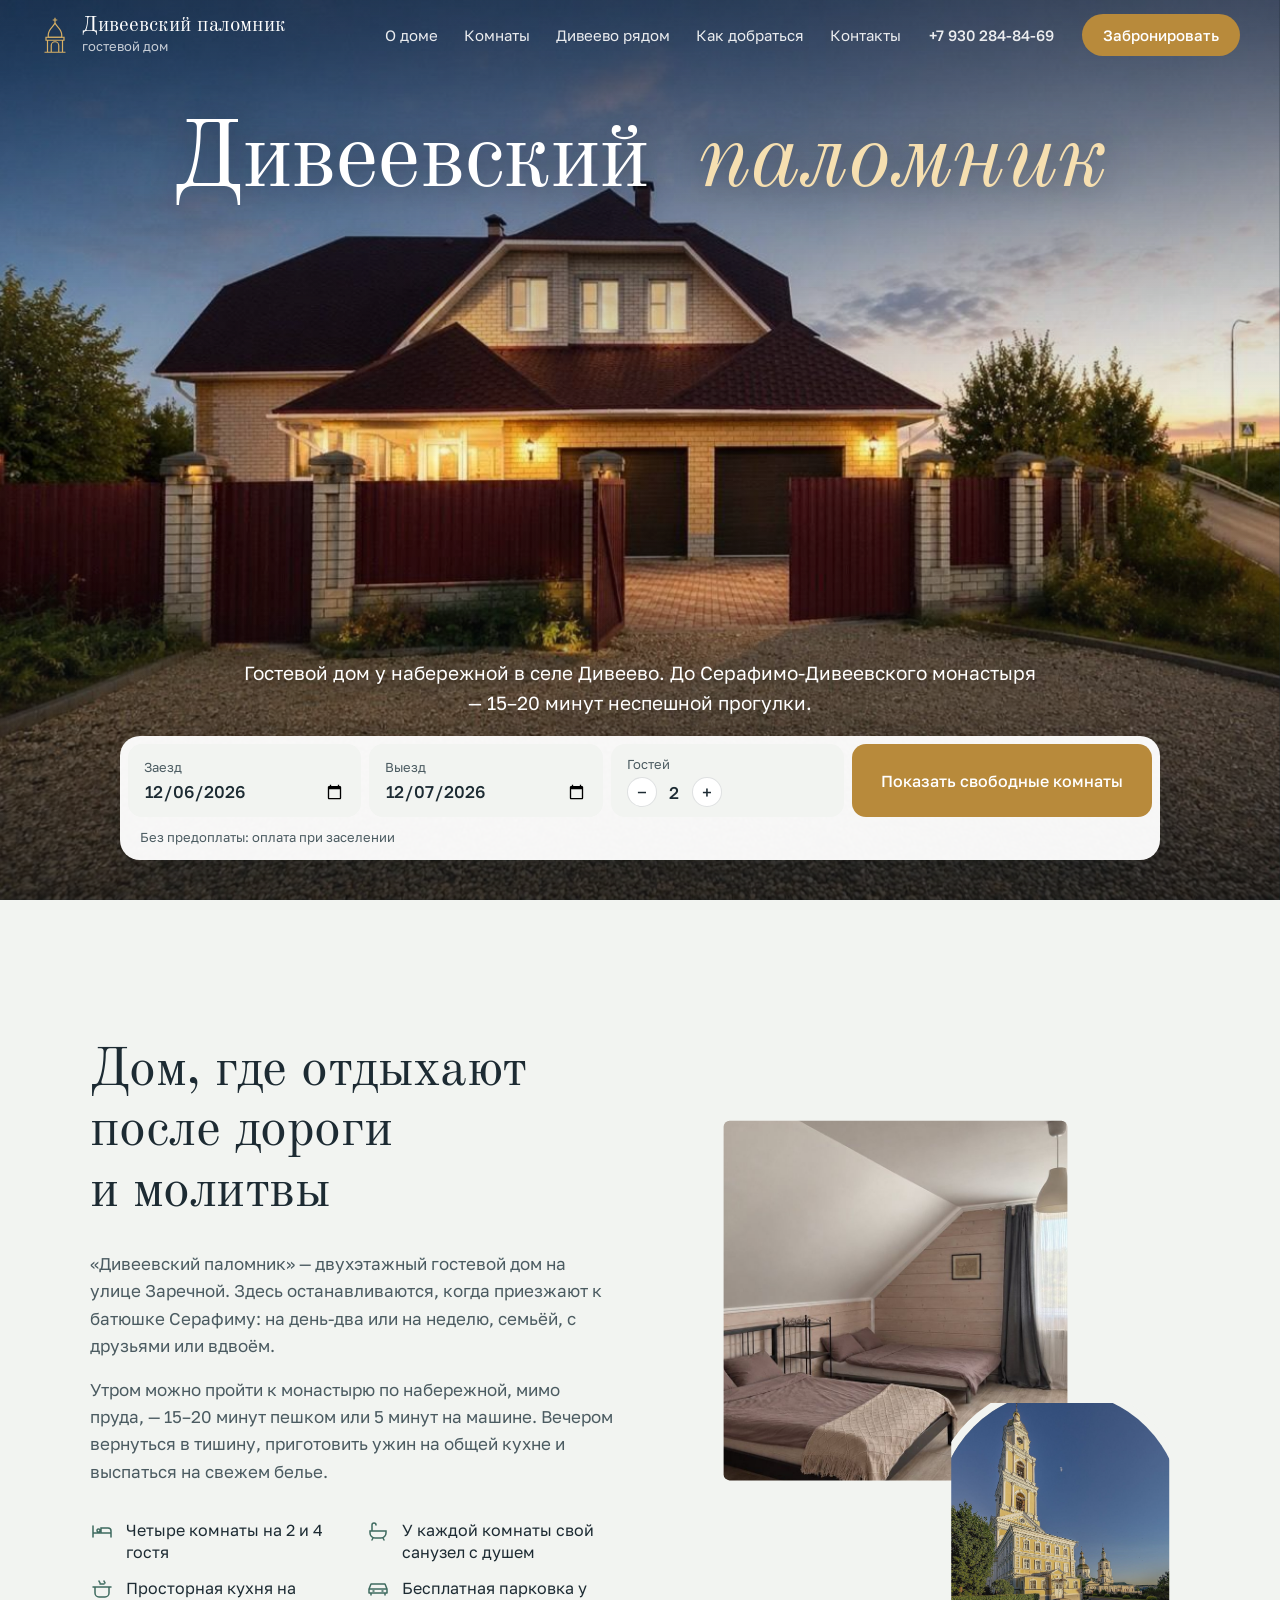
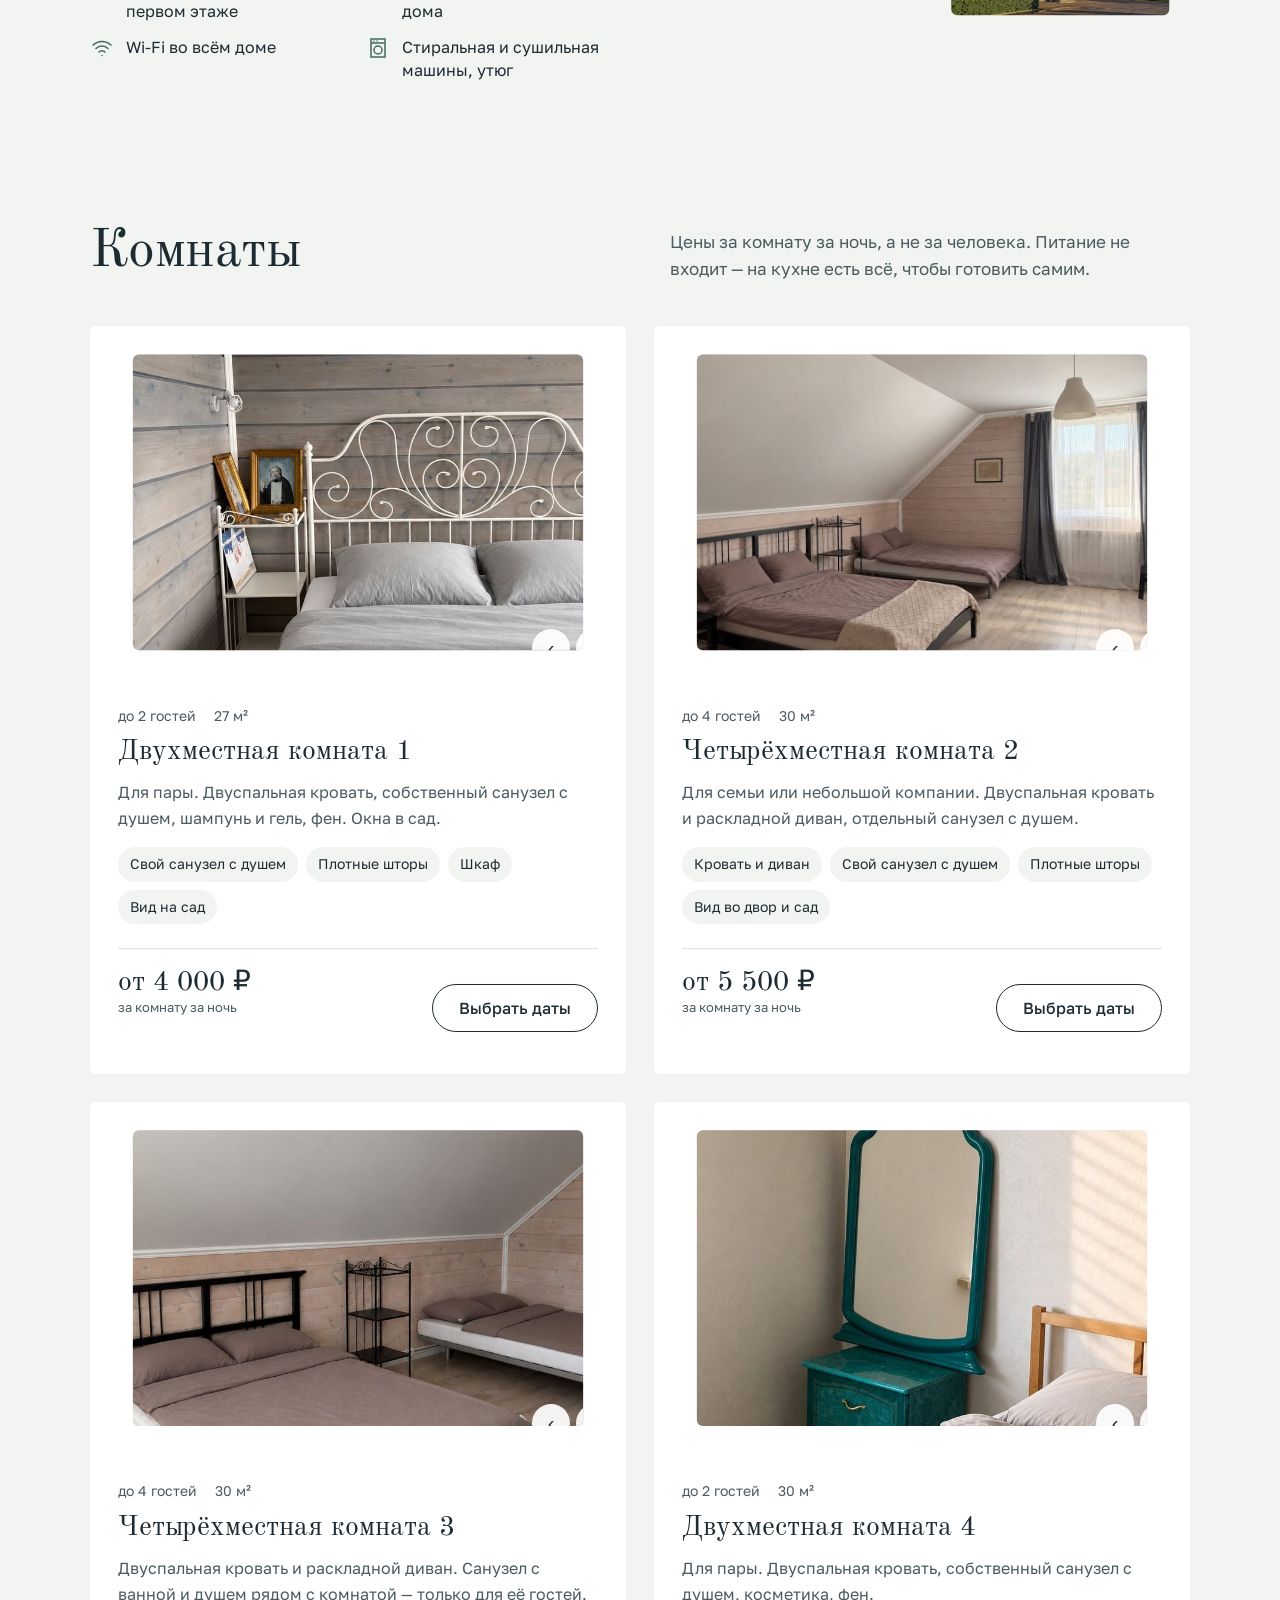
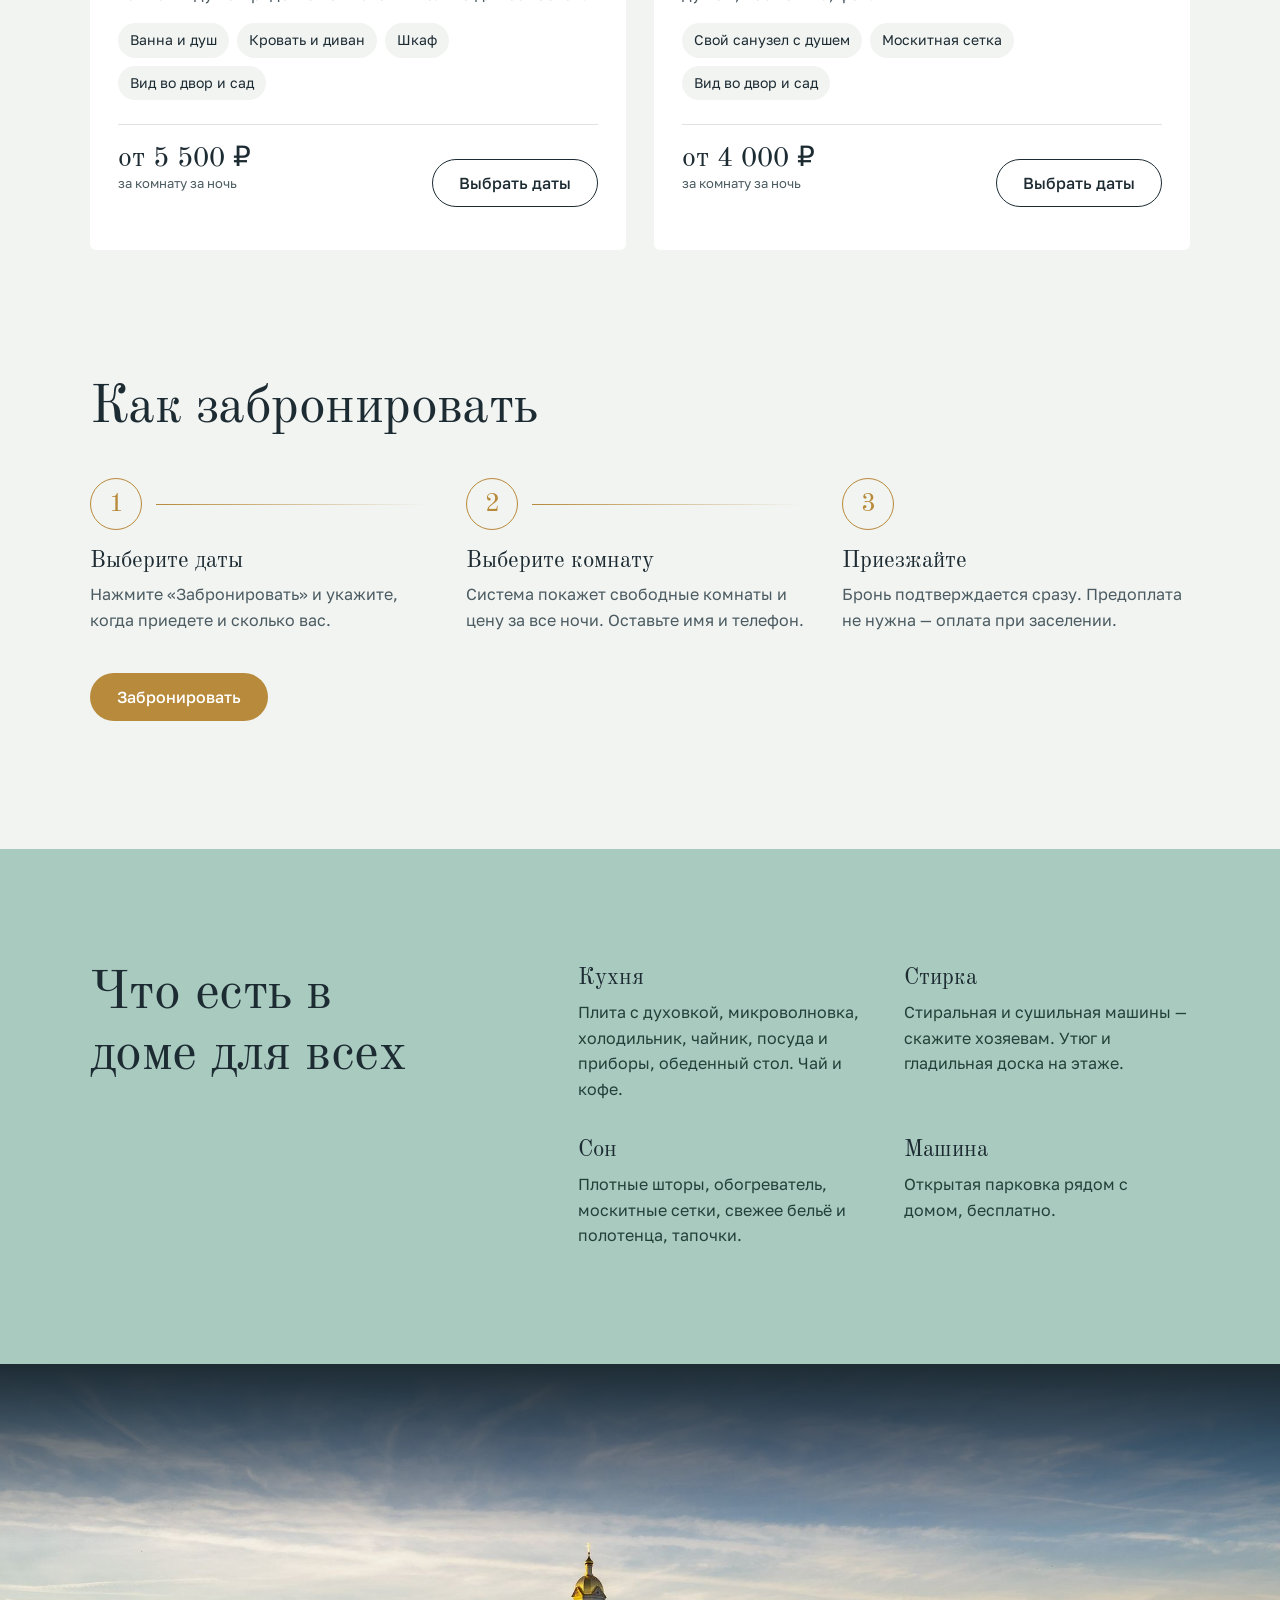
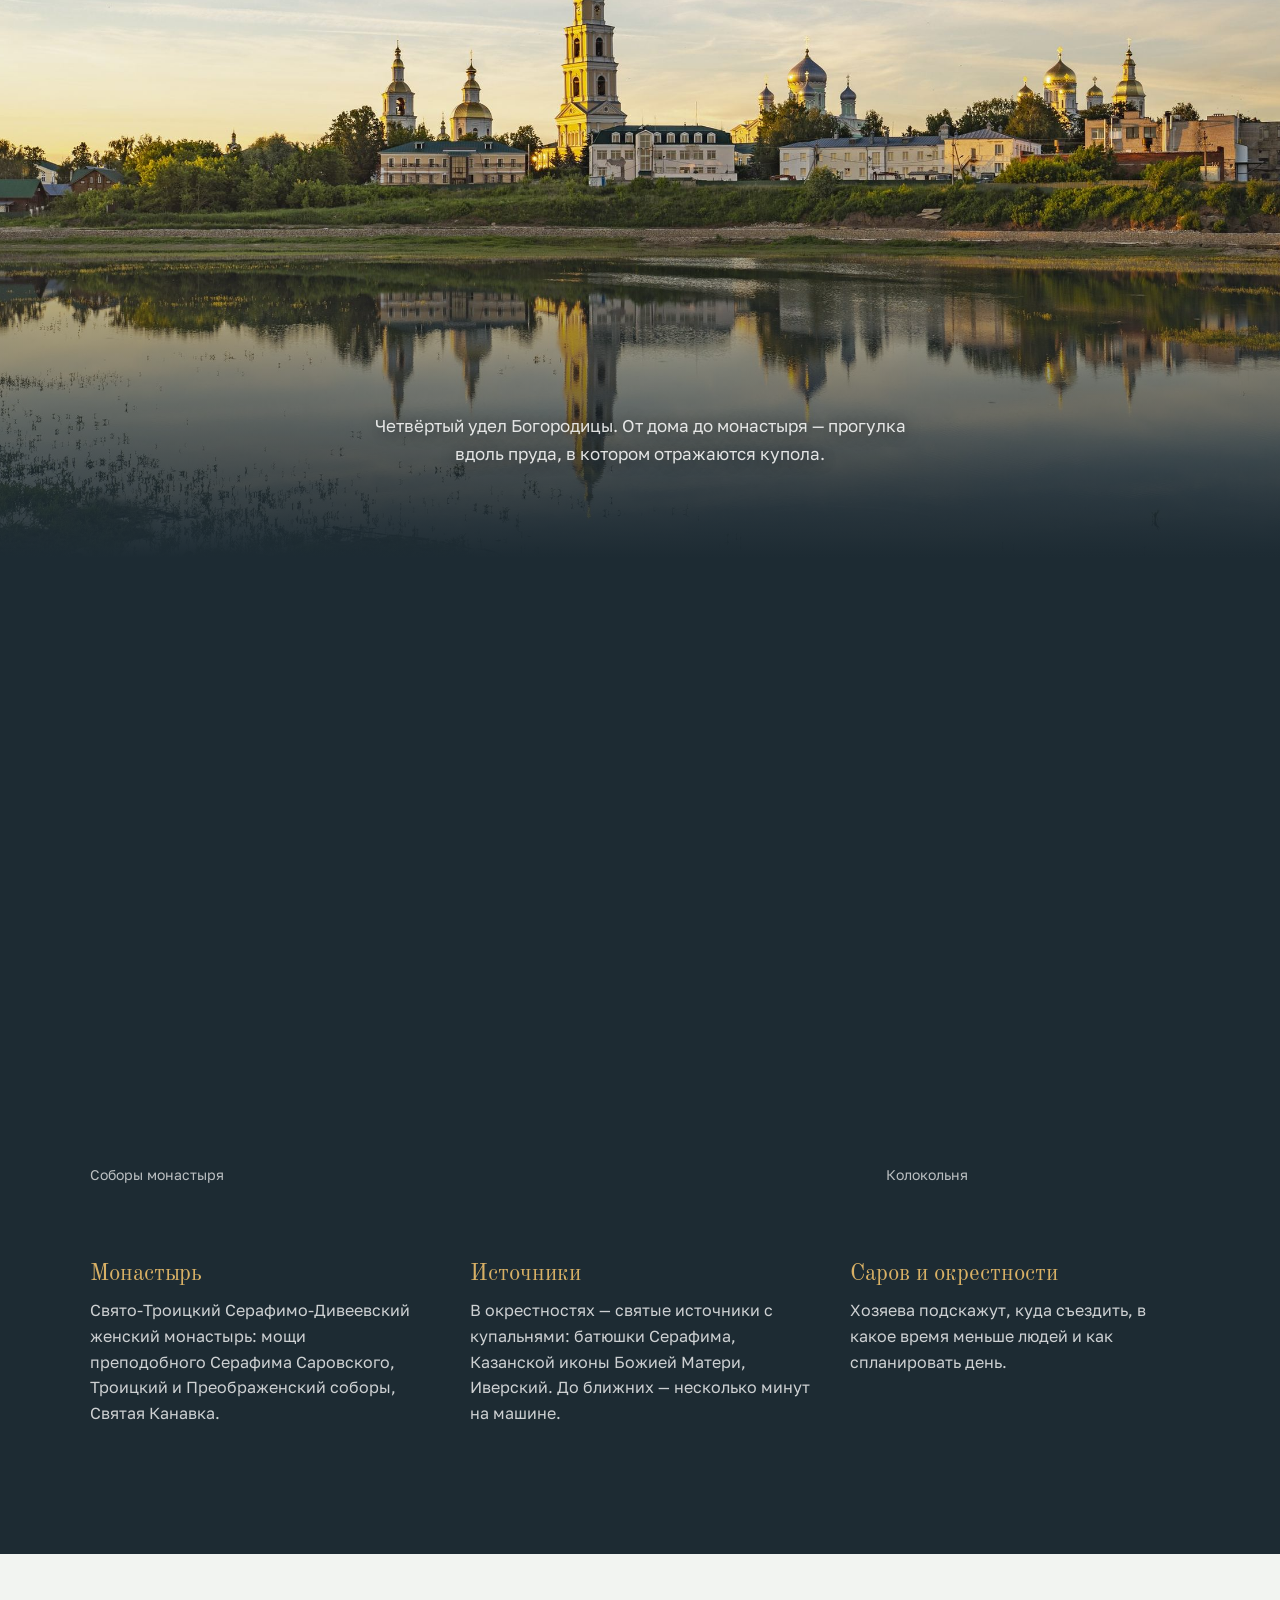
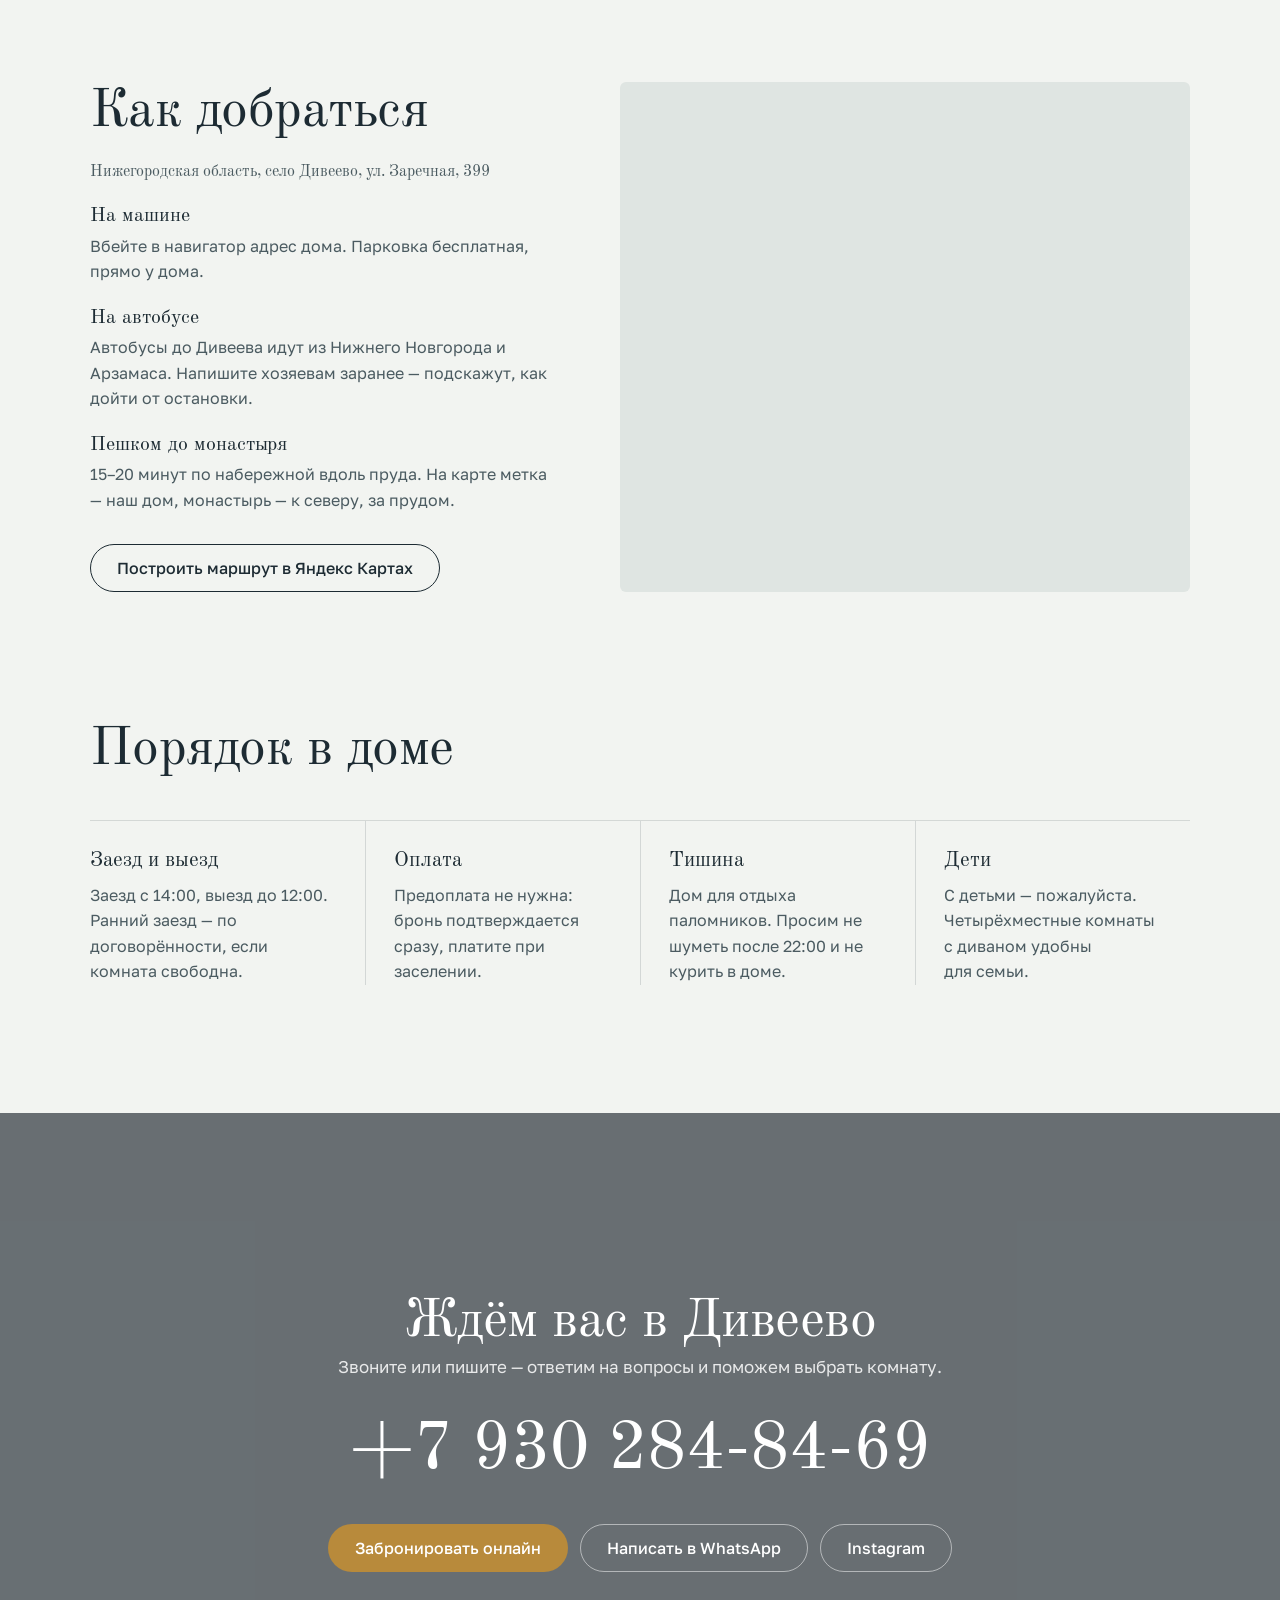
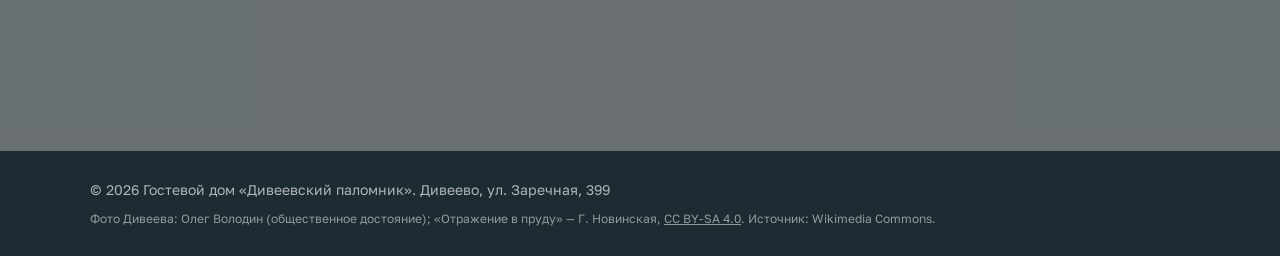
==== commit d28c1ae2: "Адрес сайта для превью ссылок и поисковиков" ====
--- a/index.html
+++ b/index.html
@@ -7,7 +7,9 @@
 <meta name="description" content="Гостевой дом «Дивеевский паломник» в селе Дивеево: четыре комнаты с собственным санузлом, общая кухня, парковка. 15–20 минут пешком по набережной до Серафимо-Дивеевского монастыря. Онлайн-бронирование без предоплаты.">
 <meta property="og:title" content="Дивеевский паломник — гостевой дом в Дивеево">
 <meta property="og:description" content="Четыре комнаты в 15 минутах пешком от монастыря. Бронирование онлайн без предоплаты.">
-<meta property="og:image" content="img/og.jpg">
+<meta property="og:image" content="https://anilibriabro.github.io/diveevo-palomnik/img/og.jpg">
+<meta property="og:url" content="https://anilibriabro.github.io/diveevo-palomnik/">
+<link rel="canonical" href="https://anilibriabro.github.io/diveevo-palomnik/">
 <meta property="og:type" content="website">
 <meta name="theme-color" content="#1d2b33">
 <meta http-equiv="Content-Security-Policy" content="default-src 'self'; script-src 'self'; style-src 'self'; img-src 'self' data:; font-src 'self'; frame-src https://www.openstreetmap.org; connect-src 'self'; base-uri 'self'; form-action 'self'; object-src 'none'">
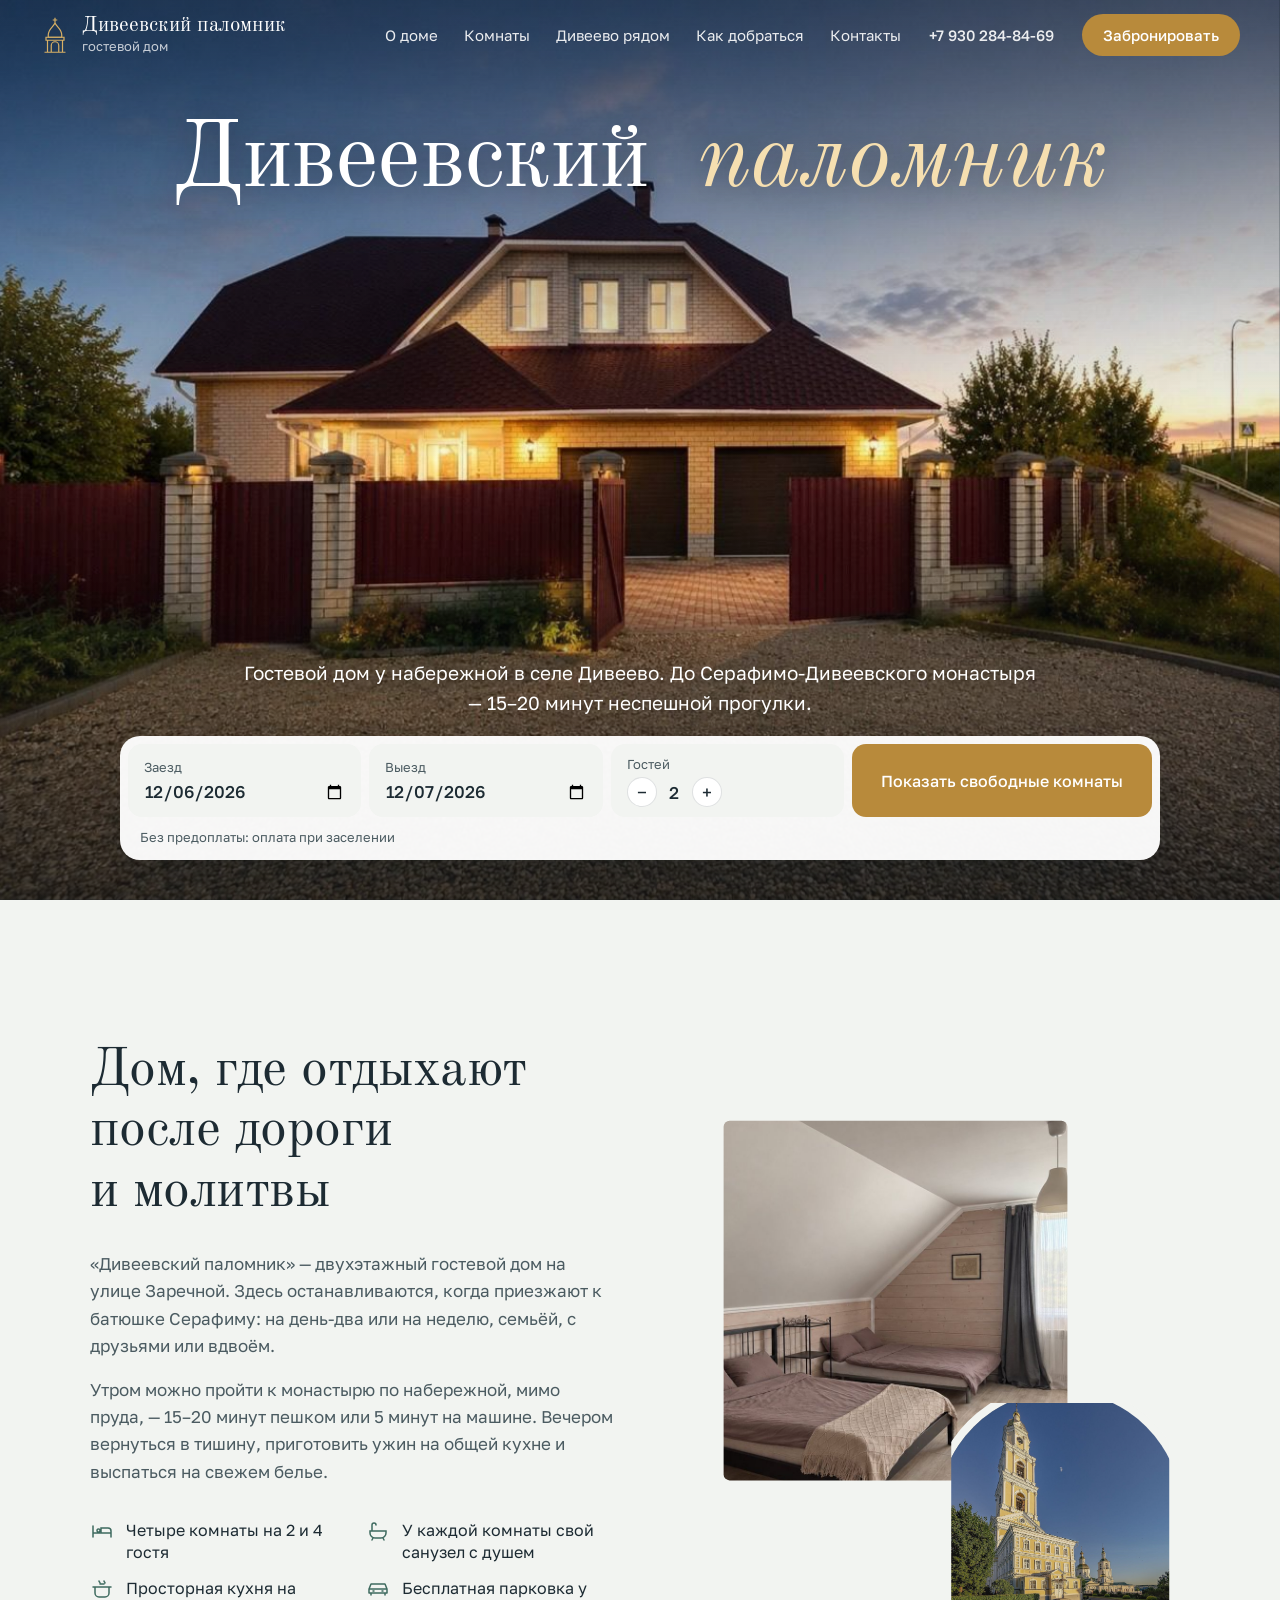
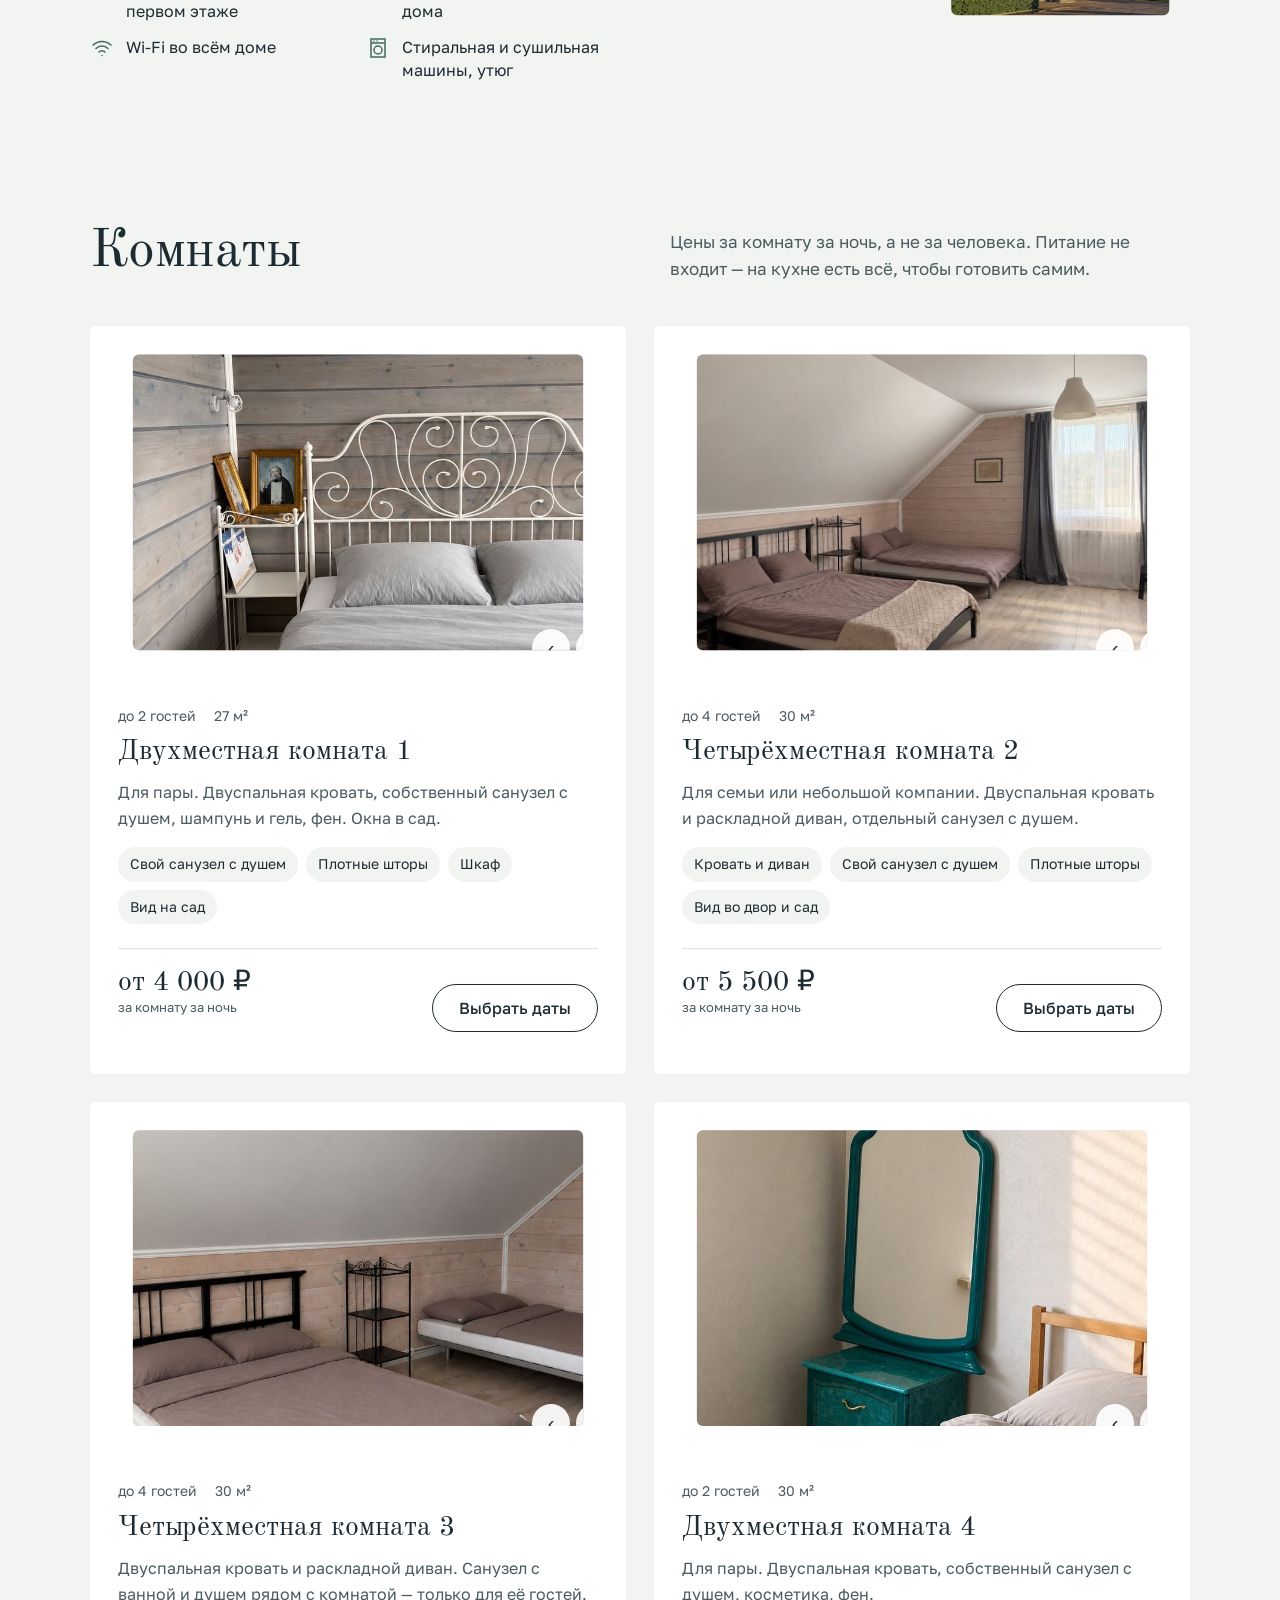
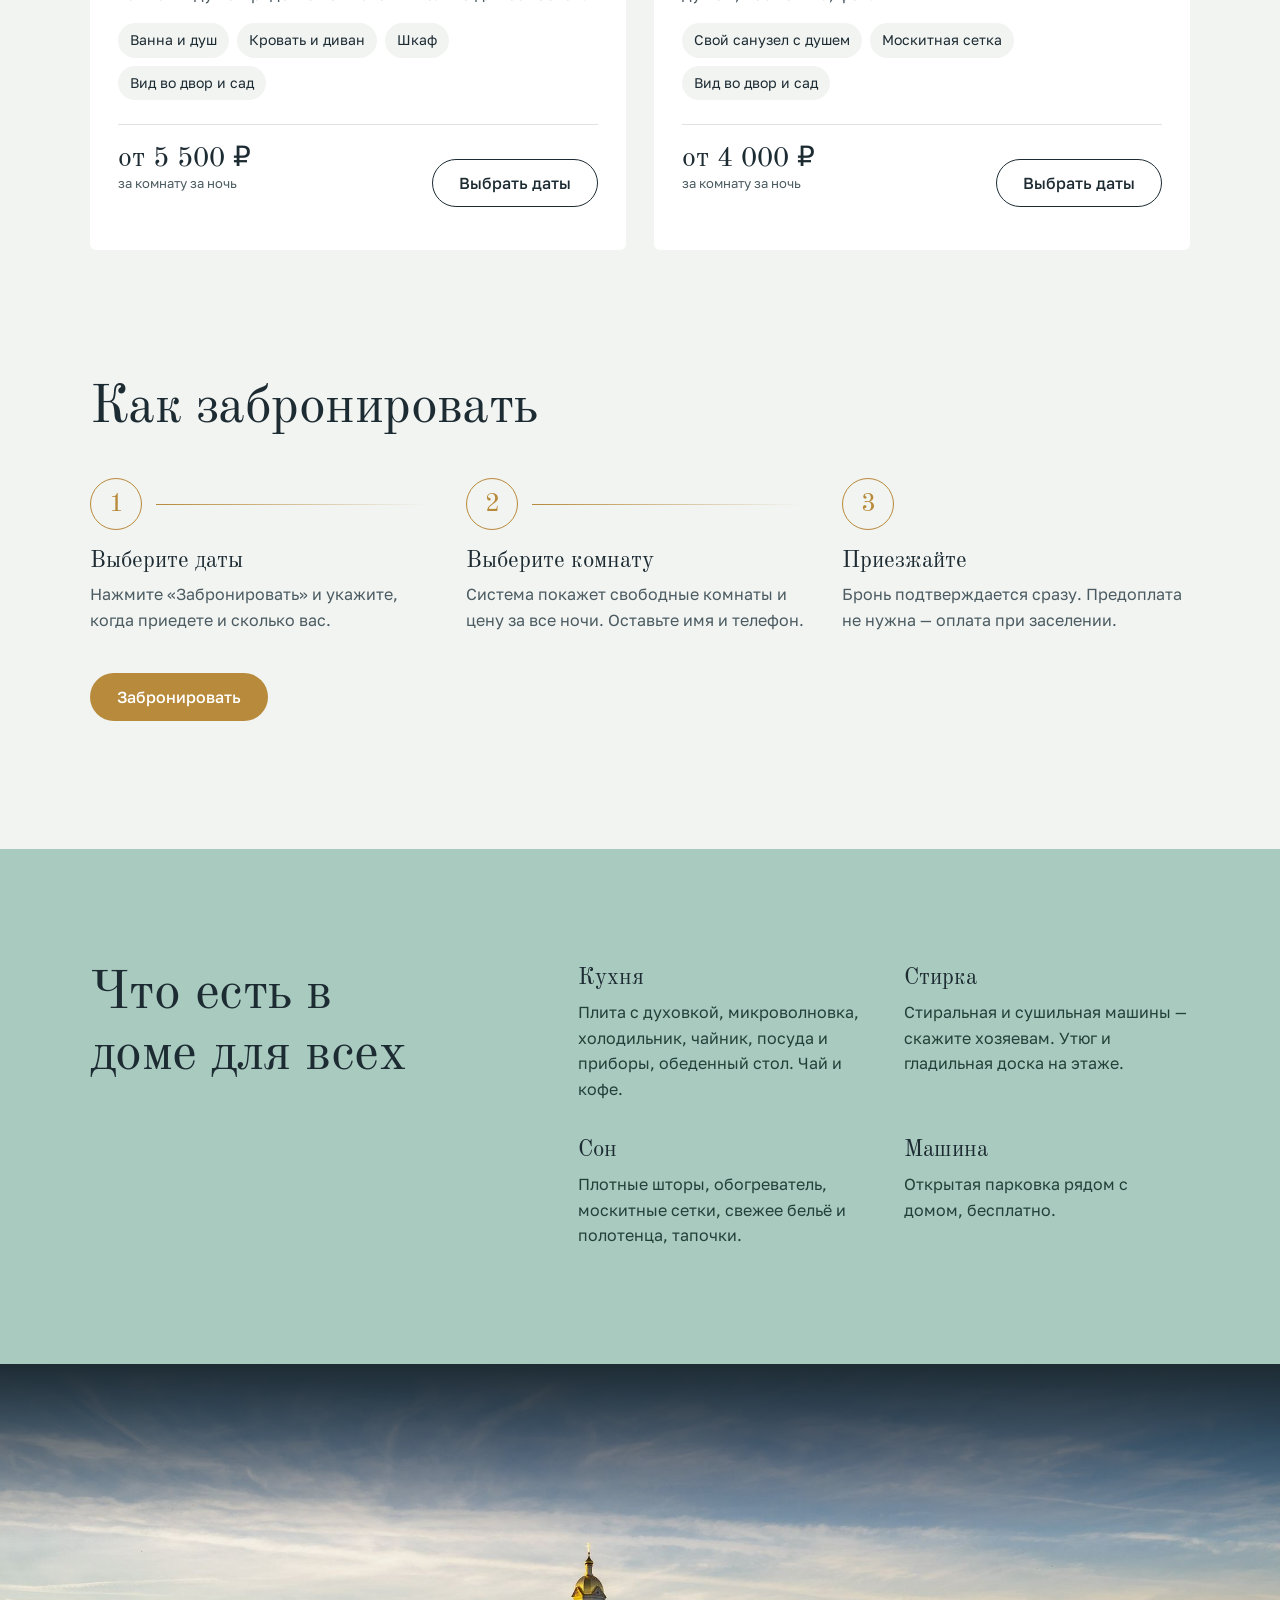
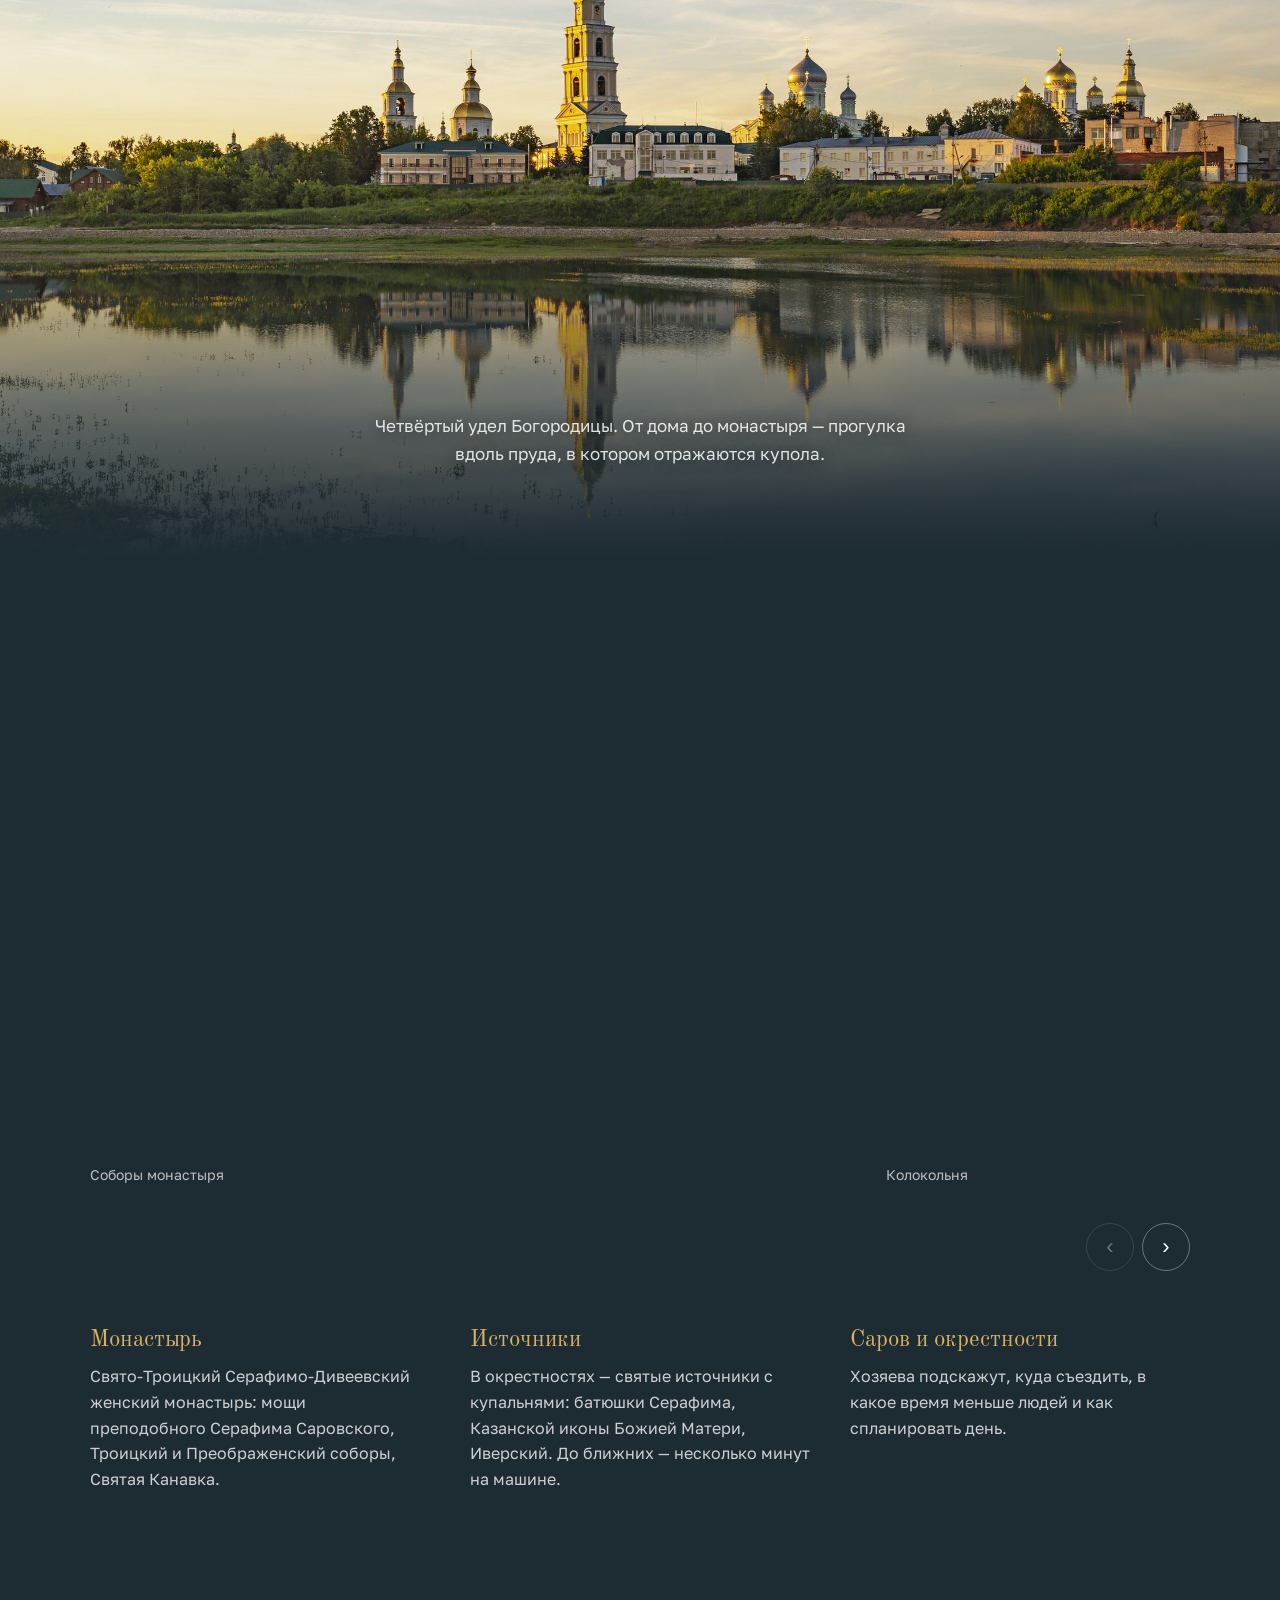
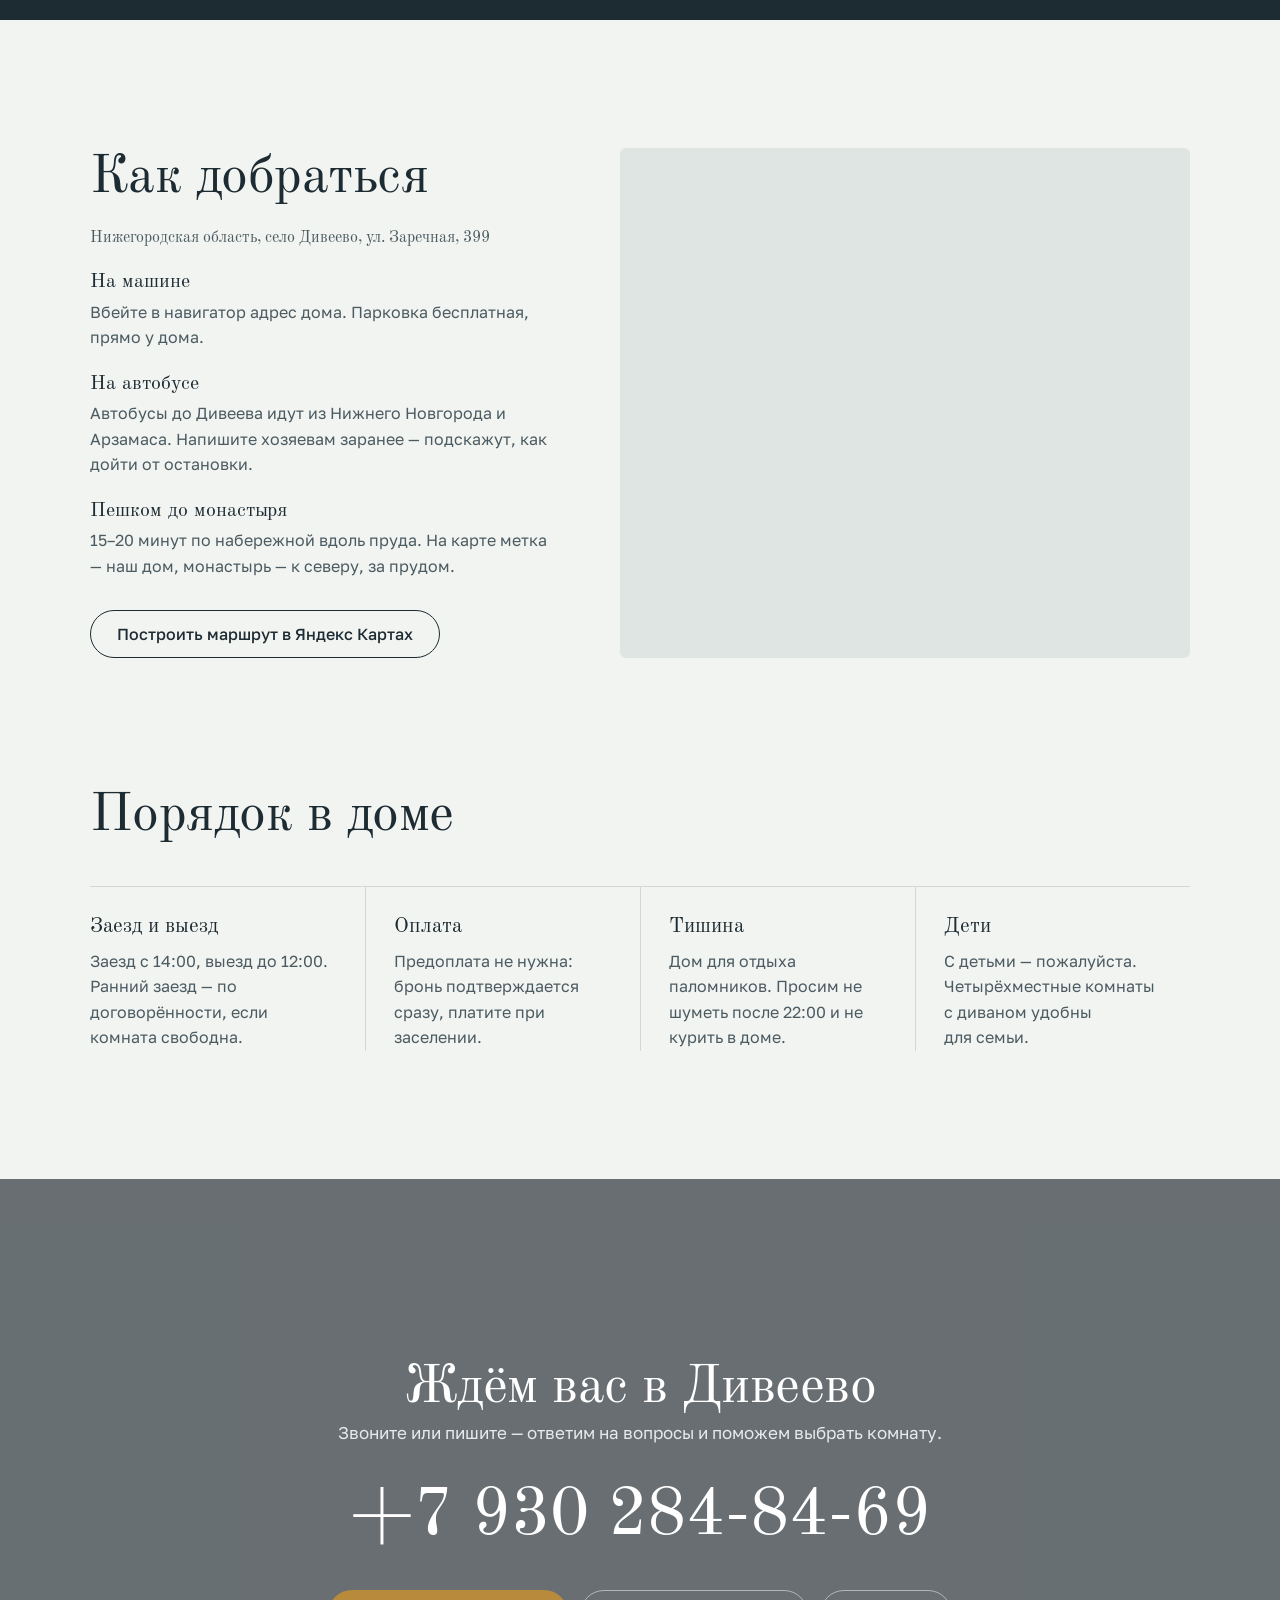
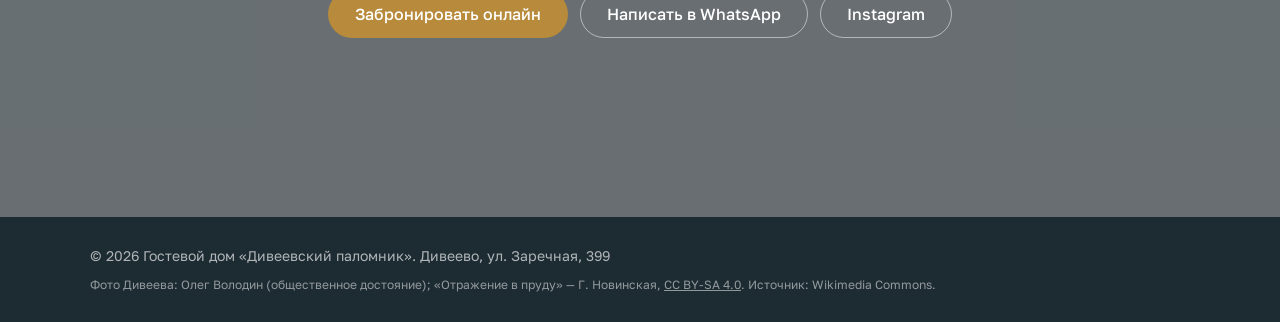
==== commit 42b23e1f: "Стрелки у ленты фото, отступ кнопки брони на iPhone, плавнее анимации на телефонах" ====
--- a/index.html
+++ b/index.html
@@ -27,7 +27,7 @@
   <div class="top__in">
     <a class="brand" href="#" aria-label="Дивеевский паломник — на главную">
       <svg class="brand__mark" viewBox="0 0 40 48" aria-hidden="true"><use href="#dome"/></svg>
-      <span class="brand__name">Дивеевский паломник<small>гостевой дом</small></span>
+      <span class="brand__name" translate="no">Дивеевский паломник<small>гостевой дом</small></span>
     </a>
     <nav class="nav" aria-label="Разделы">
       <a href="#dom">О доме</a>
@@ -70,11 +70,11 @@
   <form class="search" action="booking.html" method="get" data-search>
     <label class="search__field">
       <span>Заезд</span>
-      <input type="date" name="from" required data-from>
+      <input type="date" name="from" autocomplete="off" required data-from>
     </label>
     <label class="search__field">
       <span>Выезд</span>
-      <input type="date" name="to" required data-to>
+      <input type="date" name="to" autocomplete="off" required data-to>
     </label>
     <div class="search__field search__field--guests">
       <span id="guests-label">Гостей</span>
@@ -155,12 +155,16 @@
       <p>Четвёртый удел Богородицы. От дома до монастыря — прогулка вдоль пруда, в котором отражаются купола.</p>
     </div>
   </div>
-  <div class="strip" data-strip tabindex="0" aria-label="Фотографии Дивеева, листайте в сторону">
+  <div class="strip" data-strip tabindex="0" aria-label="Фотографии Дивеева">
     <figure><img src="img/place-1.jpg" alt="Соборы Дивеевского монастыря" loading="lazy" width="1600" height="1053"><figcaption>Соборы монастыря</figcaption></figure>
     <figure><img src="img/place-3.jpg" alt="Колокольня монастыря на фоне розового неба" loading="lazy" width="1600" height="1361"><figcaption>Колокольня</figcaption></figure>
     <figure><img src="img/place-4.jpg" alt="Монастырь отражается в пруду" loading="lazy" width="1600" height="1047"><figcaption>Отражение в пруду</figcaption></figure>
     <figure><img src="img/place-5.jpg" alt="Собор вечером, при луне" loading="lazy" width="1600" height="1217"><figcaption>Вечер у собора</figcaption></figure>
     <figure><img src="img/place-6.jpg" alt="Монастырский сад с деревянными крестами" loading="lazy" width="1600" height="1067"><figcaption>Монастырский сад</figcaption></figure>
+  </div>
+  <div class="wrap strip-nav">
+    <button type="button" aria-label="Предыдущие фото" data-strip-step="-1">‹</button>
+    <button type="button" aria-label="Следующие фото" data-strip-step="1">›</button>
   </div>
   <div class="wrap place__cols">
     <div>
--- a/styles.css
+++ b/styles.css
@@ -32,6 +32,8 @@
 }
 img { display: block; max-width: 100%; height: auto; }
 a { color: inherit; }
+a, button, input, label { touch-action: manipulation; -webkit-tap-highlight-color: rgba(184, 138, 59, .18); }
+body:has(.lightbox[open]) { overflow: hidden; }
 h1, h2, h3 { font-family: var(--serif); font-weight: 400; line-height: 1.12; margin: 0; text-wrap: balance; }
 h2 { font-size: clamp(32px, 4.6vw, 54px); letter-spacing: -.01em; }
 h3 { font-size: 23px; }
@@ -94,9 +96,9 @@
 .hero__body { position: relative; align-self: start; text-align: center; padding: clamp(104px, 13vh, 150px) var(--gutter) 24px; }
 .hero__title { font: 400 clamp(52px, 7.4vw, 116px)/.95 var(--serif); letter-spacing: -.015em; text-shadow: 0 2px 34px rgba(10, 20, 30, .45); }
 .hero__line { display: inline-block; margin: 0 .12em; }
-.hero__title .hero__line { opacity: 0; transform: translateY(.35em); filter: blur(8px); animation: rise 1.6s var(--ease) forwards; }
+.hero__title .hero__line { opacity: 0; transform: translateY(.35em); animation: rise 1.6s var(--ease) forwards; }
 .hero__title .hero__line:nth-child(2) { animation-delay: .25s; font-style: italic; color: #f6dfb0; }
-@keyframes rise { to { opacity: 1; transform: none; filter: blur(0); } }
+@keyframes rise { to { opacity: 1; transform: none; } }
 .hero__lead { position: relative; z-index: 2; text-align: center; max-width: calc(42em + 2 * var(--gutter)); margin: 0 auto 18px; padding: 0 var(--gutter); font-size: clamp(17px, 1.6vw, 19px); text-shadow: 0 1px 16px rgba(10, 20, 30, .5); opacity: 0; animation: rise 1.2s .9s var(--ease) forwards; }
 
 /* Пруд: название отражается в воде */
@@ -250,7 +252,7 @@
 .float-book { display: none; }
 
 /* Просмотр фото */
-.lightbox { border: 0; padding: 0; background: transparent; max-width: 100vw; max-height: 100vh; width: 100vw; height: 100vh; }
+.lightbox { overscroll-behavior: contain; border: 0; padding: 0; background: transparent; max-width: 100vw; max-height: 100vh; width: 100vw; height: 100vh; }
 .lightbox::backdrop { background: rgba(14, 22, 28, .92); }
 .lightbox[open] { display: grid; place-items: center; animation: fade .3s var(--ease); }
 @keyframes fade { from { opacity: 0; } }
@@ -302,7 +304,7 @@
   .about__photos { aspect-ratio: 1 / 1.05; }
   .float-book {
     display: flex; position: fixed; left: 16px; right: 16px; bottom: 14px; z-index: 40; justify-content: center; align-items: center;
-    min-height: 54px; border-radius: 999px; background: var(--gold); color: var(--white); text-decoration: none; font-weight: 500;
+    min-height: 54px; margin-bottom: env(safe-area-inset-bottom); border-radius: 999px; background: var(--gold); color: var(--white); text-decoration: none; font-weight: 500;
     box-shadow: 0 14px 30px -10px rgba(10,20,26,.5); transform: translateY(140%); transition: transform .4s var(--ease);
   }
   .float-book.is-on { transform: none; }
@@ -339,3 +341,9 @@
 }
 
 .sprite { position: absolute; width: 0; height: 0; overflow: hidden; }
+
+/* Стрелки ленты «Дивеево рядом» */
+.strip-nav { display: flex; gap: 8px; justify-content: flex-end; margin-top: 18px; }
+.strip-nav button { width: 48px; height: 48px; border-radius: 50%; border: 1px solid rgba(255,255,255,.35); background: transparent; color: var(--white); font-size: 22px; line-height: 1; cursor: pointer; transition: background-color .2s var(--ease), border-color .2s var(--ease); }
+.strip-nav button:hover { background: rgba(255,255,255,.1); border-color: var(--white); }
+.strip-nav button:disabled { opacity: .35; cursor: default; }
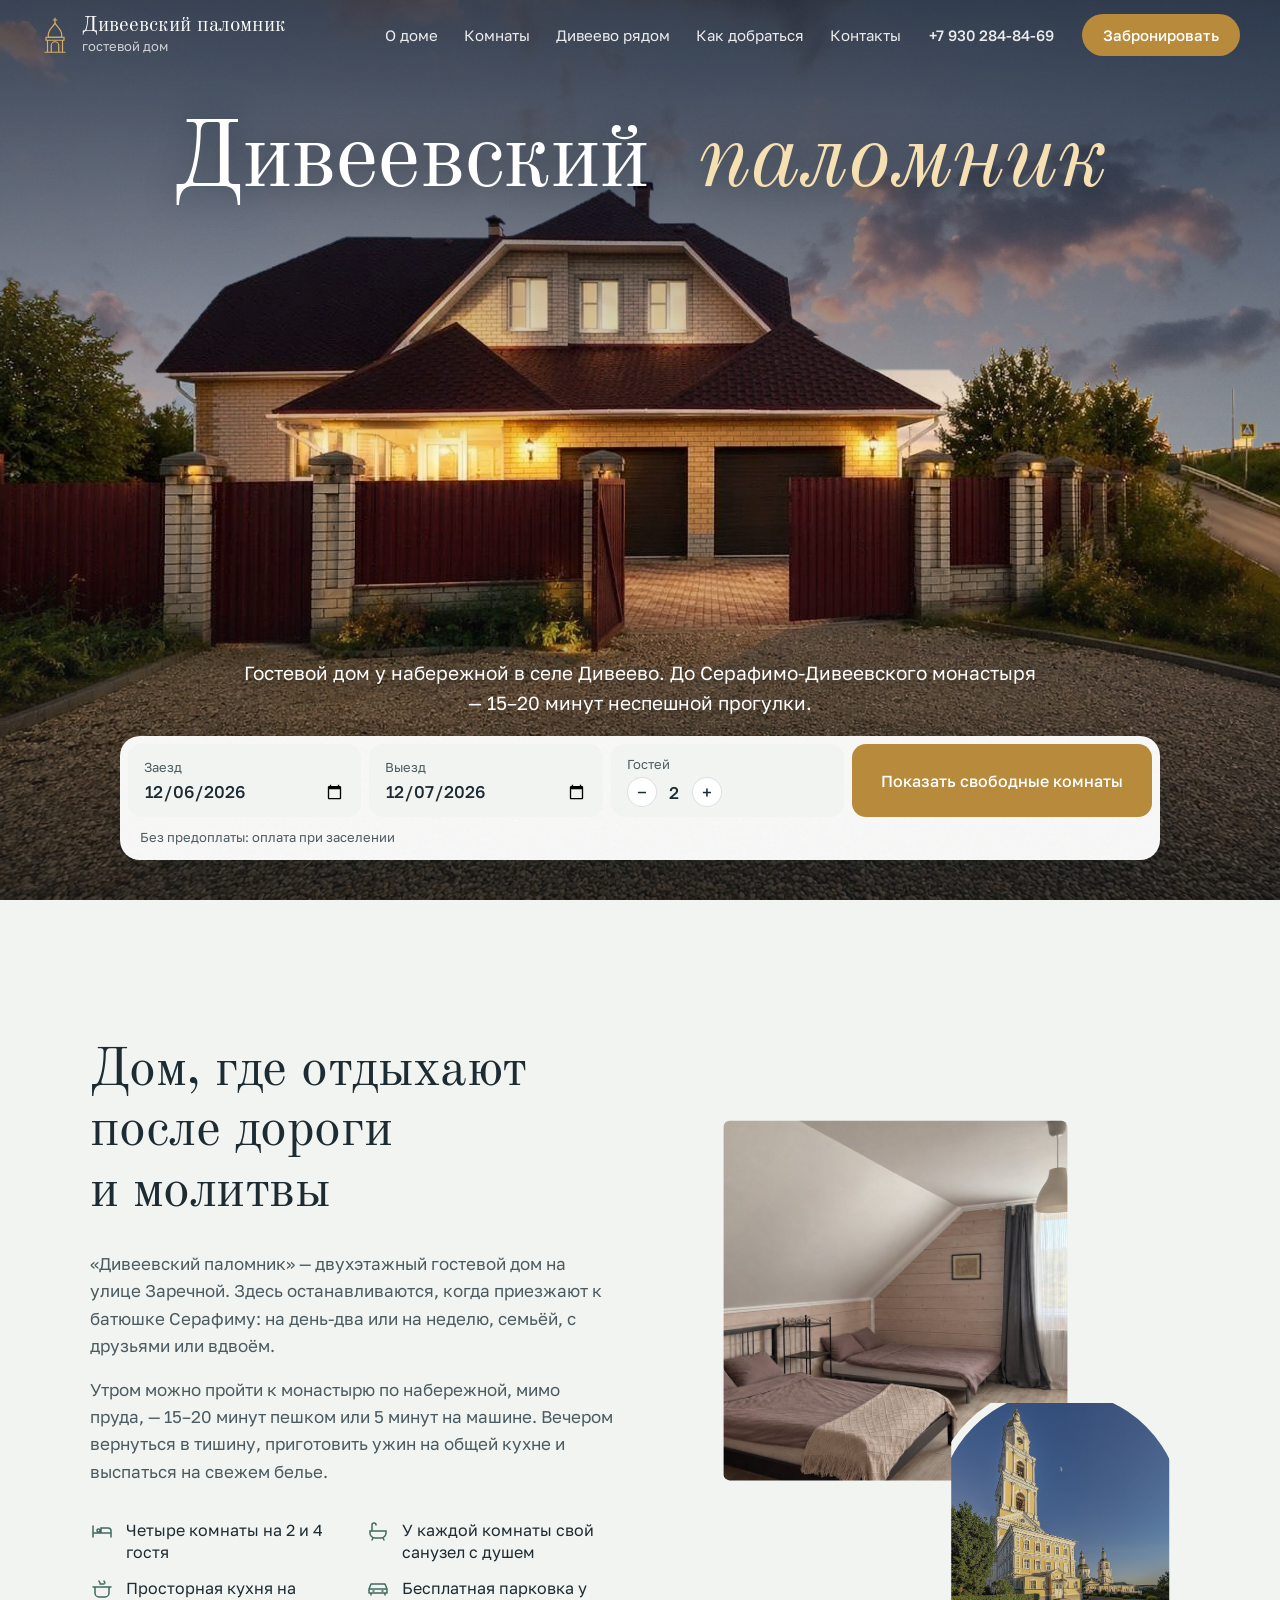
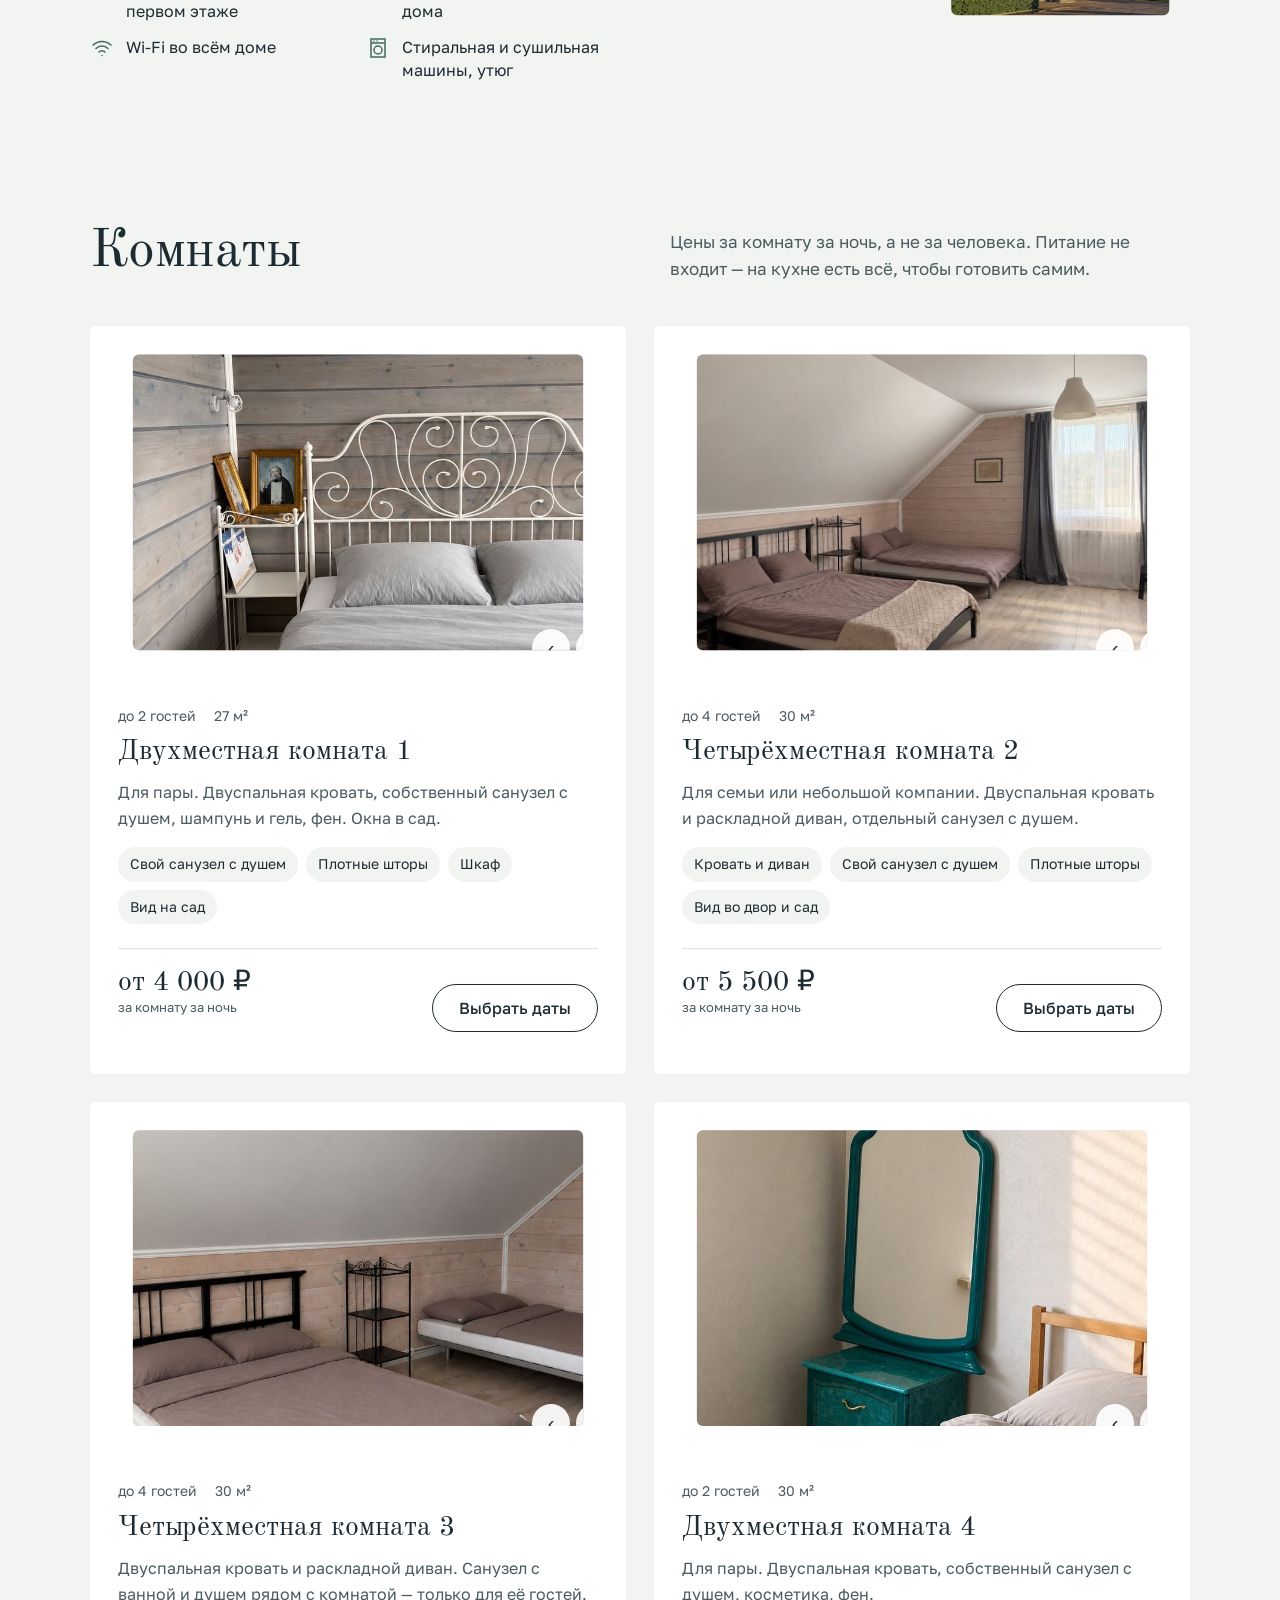
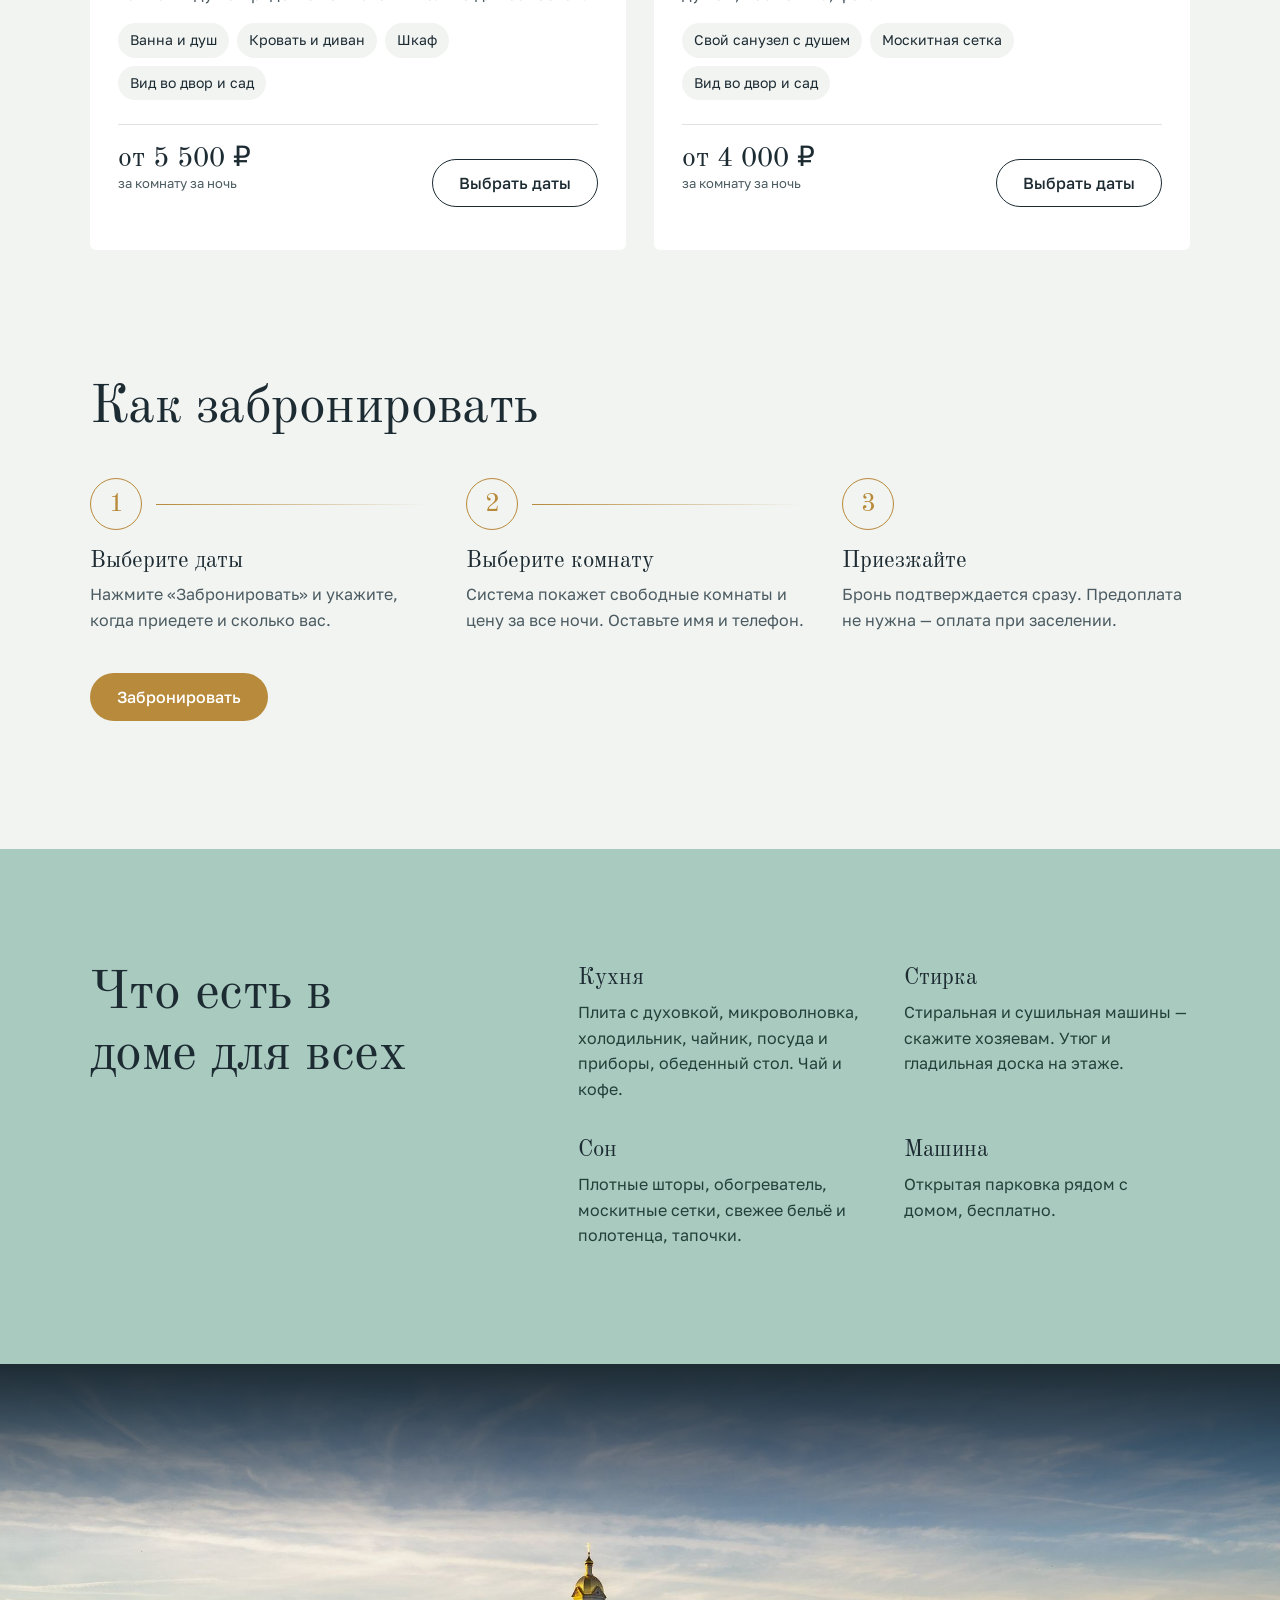
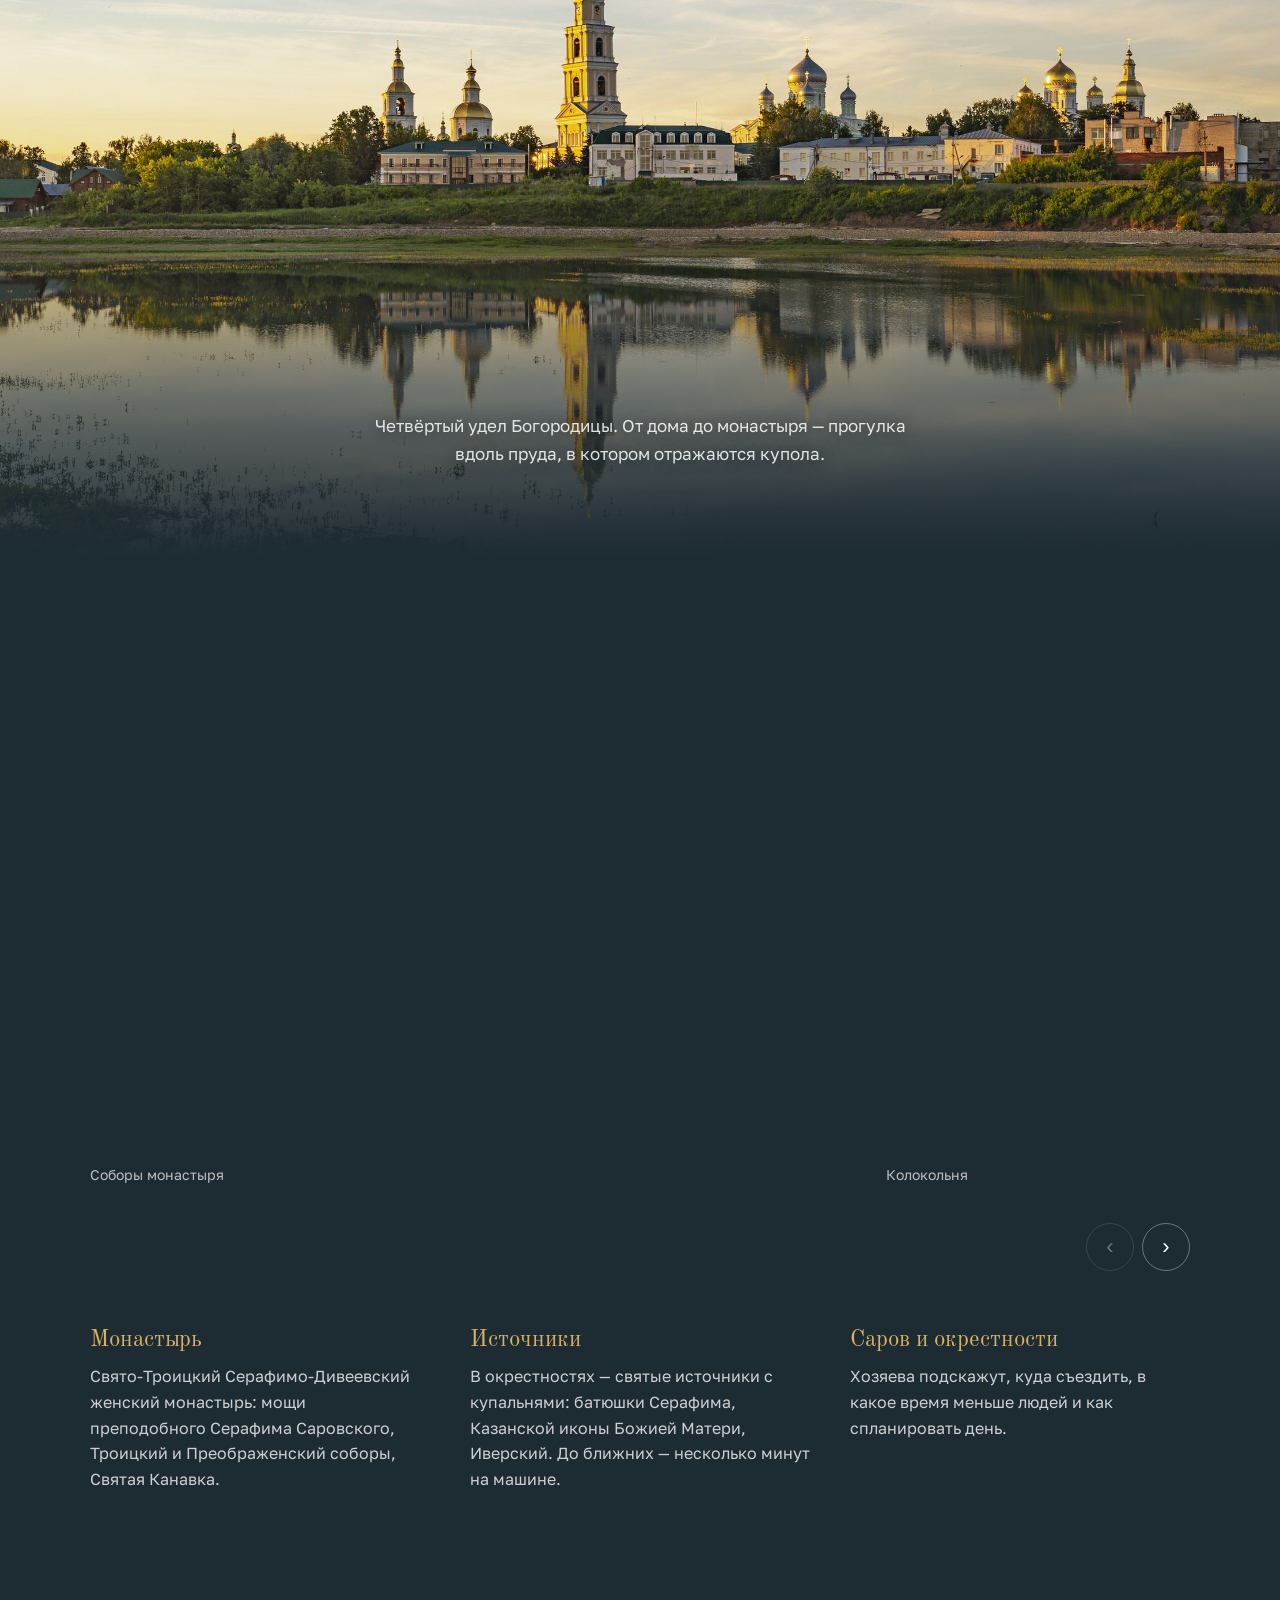
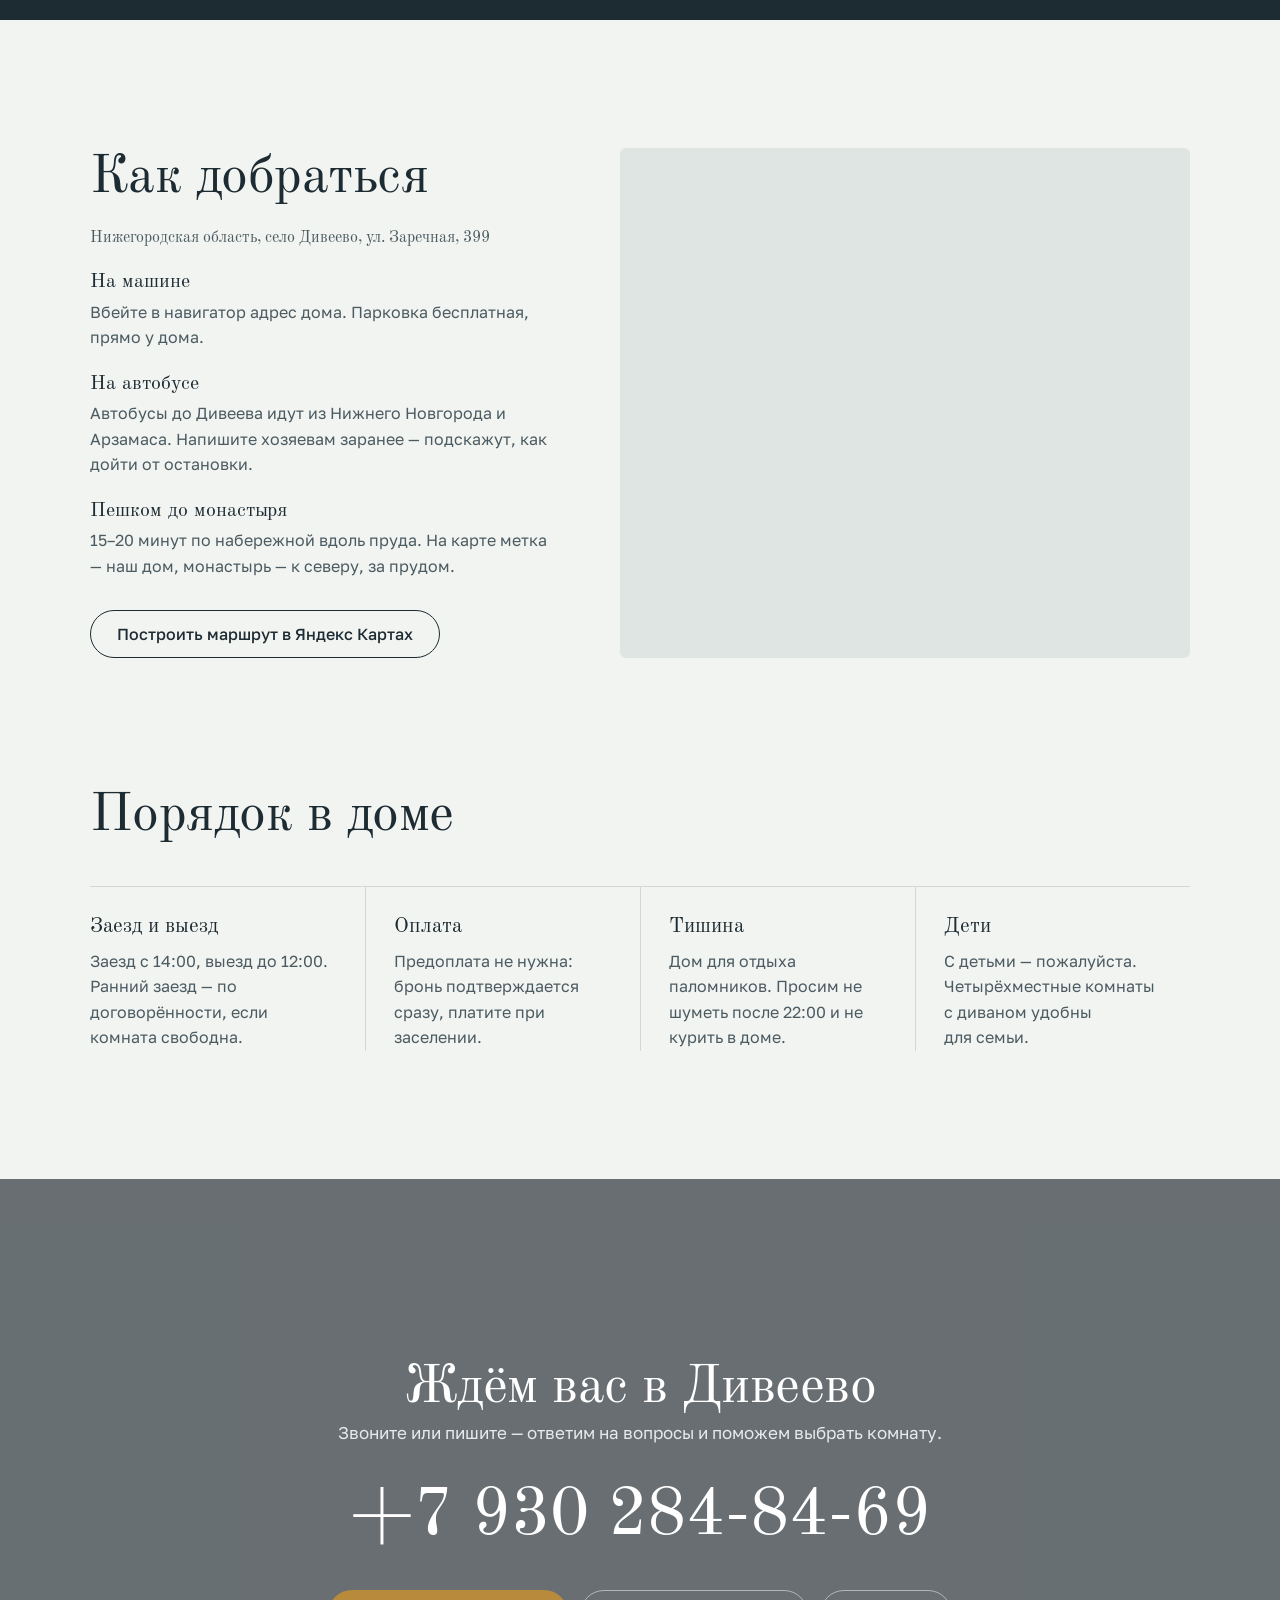
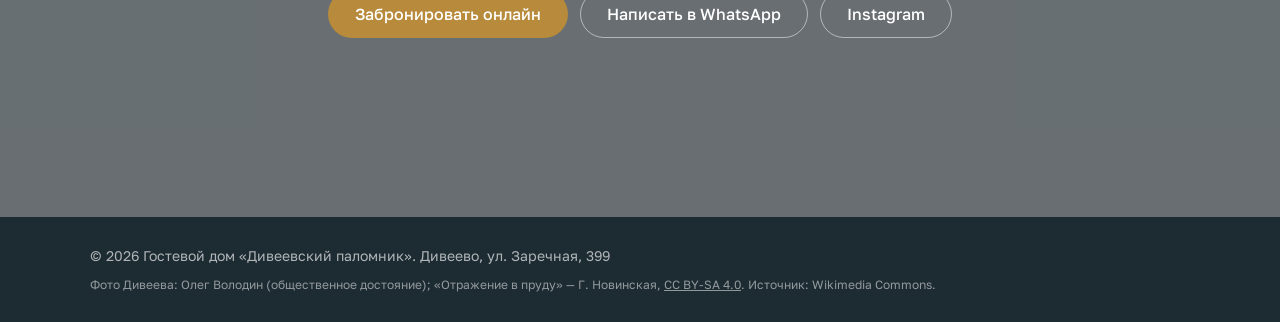
==== commit 4637ddd3: "Живая обложка: небо, свет в окнах и погода как сейчас в Дивеево; фото дома в высоком качестве" ====
--- a/index.html
+++ b/index.html
@@ -12,7 +12,7 @@
 <link rel="canonical" href="https://anilibriabro.github.io/diveevo-palomnik/">
 <meta property="og:type" content="website">
 <meta name="theme-color" content="#1d2b33">
-<meta http-equiv="Content-Security-Policy" content="default-src 'self'; script-src 'self'; style-src 'self'; img-src 'self' data:; font-src 'self'; frame-src https://www.openstreetmap.org; connect-src 'self'; base-uri 'self'; form-action 'self'; object-src 'none'">
+<meta http-equiv="Content-Security-Policy" content="default-src 'self'; script-src 'self'; style-src 'self'; img-src 'self' data:; font-src 'self'; frame-src https://www.openstreetmap.org; connect-src 'self' https://api.open-meteo.com; base-uri 'self'; form-action 'self'; object-src 'none'">
 <meta name="referrer" content="strict-origin-when-cross-origin">
 <link rel="icon" href="img/favicon.svg" type="image/svg+xml">
 <link rel="stylesheet" href="fonts/fonts.css">
@@ -53,8 +53,23 @@
 <main id="main">
 
 <section class="hero" aria-labelledby="hero-title">
-  <div class="hero__media" aria-hidden="true">
-    <img src="img/hero.jpg" alt="" width="1280" height="853" fetchpriority="high">
+  <div class="hero__media scene" aria-hidden="true" data-scene>
+    <img class="scene__photo" src="img/hero-1600.jpg" srcset="img/hero-1600.jpg 1600w, img/hero.jpg 2560w" sizes="100vw" alt="" width="2560" height="1706" fetchpriority="high">
+    <div class="scene__tint" data-tint></div>
+    <img class="scene__unlit" src="img/hero-1600.jpg" srcset="img/hero-1600.jpg 1600w, img/hero.jpg 2560w" sizes="100vw" alt="" width="2560" height="1706">
+    <img class="scene__lights" src="img/hero-1600.jpg" srcset="img/hero-1600.jpg 1600w, img/hero.jpg 2560w" sizes="100vw" alt="" width="2560" height="1706" data-lights>
+    <div class="scene__sky" data-sky>
+      <div class="scene__grad"></div>
+      <img class="sky" data-layer="night" data-src="img/sky-night.jpg" alt="">
+      <img class="sky" data-layer="dawn" data-src="img/sky-dawn.jpg" alt="">
+      <img class="sky" data-layer="day" data-src="img/sky-day.jpg" alt="">
+      <img class="sky" data-layer="clouds" data-src="img/sky-clouds.jpg" alt="">
+      <img class="sky" data-layer="overcast" data-src="img/sky-overcast.jpg" alt="">
+      <div class="scene__sun" data-sun></div>
+      <div class="scene__moon" data-moon></div>
+    </div>
+    <div class="scene__fog" data-fog></div>
+    <canvas class="scene__weather" data-weather></canvas>
   </div>
   <div class="hero__shade" aria-hidden="true"></div>
 
@@ -262,6 +277,7 @@
 </svg>
 
 <script src="rooms.js"></script>
+<script src="scene.js"></script>
 <script src="main.js"></script>
 </body>
 </html>
--- a/styles.css
+++ b/styles.css
@@ -89,10 +89,44 @@
 /* Первый экран */
 .hero { position: relative; min-height: 100svh; display: grid; grid-template-columns: minmax(0, 1fr); grid-template-rows: 1fr auto auto; color: var(--white); overflow: hidden; background: var(--dusk); }
 .hero__media { position: absolute; inset: 0; }
-.hero__media img { width: 100%; height: 100%; object-fit: cover; object-position: 50% 40%; animation: drift 26s var(--ease) both; }
-@keyframes drift { from { transform: scale(1.12); } to { transform: scale(1.0); } }
+.hero__media { animation: drift 26s var(--ease) both; }
+
+/* Живая обложка: фото дома + настоящее небо по солнцу над Дивеево + погода */
+.scene { --pos: 50% 40%; overflow: hidden; background: #1d2b33; }
+.scene > *, .scene__sky > .scene__grad { position: absolute; inset: 0; width: 100%; height: 100%; }
+.scene__photo, .scene__lights, .scene__unlit { object-fit: cover; object-position: var(--pos); }
+/* днём окна «выключены»: тёплое свечение заменяется спокойным светлым стеклом */
+.scene__unlit {
+  -webkit-mask: url(img/hero-lights.png) var(--pos) / cover no-repeat; mask: url(img/hero-lights.png) var(--pos) / cover no-repeat;
+  filter: brightness(.82) saturate(.3) contrast(1.05); opacity: var(--unlit, 0); transition: opacity 2.5s ease, filter 2.5s ease;
+}
+.scene__photo { filter: var(--grade, none); transition: filter 2.5s ease; }
+.scene__tint { background: var(--tint, transparent); mix-blend-mode: multiply; opacity: var(--tint-a, 0); transition: opacity 2.5s ease, background-color 2.5s ease; }
+.scene__lights {
+  -webkit-mask: url(img/hero-lights.png) var(--pos) / cover no-repeat; mask: url(img/hero-lights.png) var(--pos) / cover no-repeat;
+  mix-blend-mode: screen; opacity: var(--lights, 0); filter: saturate(1.2); transition: opacity 2.5s ease;
+}
+.scene__sky {
+  -webkit-mask: url(img/hero-sky.png) var(--pos) / cover no-repeat; mask: url(img/hero-sky.png) var(--pos) / cover no-repeat;
+  opacity: var(--sky-a, 0); transition: opacity 2.5s ease;
+}
+.scene__grad { background: linear-gradient(180deg, var(--g1, #0b1430) 0%, var(--g2, #2a3658) 60%, var(--g3, #50597a) 100%); transition: background 2.5s ease; }
+.sky {
+  position: absolute; top: 0; left: -8%; width: 116%; max-width: none; height: 64%; object-fit: cover; object-position: 50% 100%;
+  opacity: 0; filter: var(--f, none); transition: opacity 2.5s ease, filter 2.5s ease;
+  -webkit-mask-image: linear-gradient(180deg, #000 78%, transparent); mask-image: linear-gradient(180deg, #000 78%, transparent);
+  animation: pan 200s ease-in-out infinite alternate;
+}
+@keyframes pan { from { transform: translateX(-3.5%); } to { transform: translateX(3.5%); } }
+.scene__sun, .scene__moon { position: absolute; border-radius: 50%; translate: -50% -50%; transition: opacity 3s ease, left 3s ease, top 3s ease; }
+.scene__sun { left: var(--sx, 75%); top: var(--sy, 30%); width: 7vmin; height: 7vmin; background: radial-gradient(circle, #fffdf2 0 32%, rgba(255, 240, 200, .6) 44%, rgba(255, 220, 160, 0) 72%); box-shadow: 0 0 140px 70px rgba(255, 222, 170, .28); opacity: var(--sun, 0); }
+.scene__moon { left: 80%; top: 17%; width: 3.6vmin; height: 3.6vmin; background: radial-gradient(circle at 40% 40%, #fdf9ec 0 55%, #e2dac2 80%); box-shadow: 0 0 36px 8px rgba(240, 236, 220, .22); opacity: var(--moon, 0); }
+.scene__fog { background: linear-gradient(180deg, rgba(214, 220, 226, .2) 0%, rgba(214, 220, 226, .62) 70%, rgba(214, 220, 226, .4) 100%); opacity: var(--fog, 0); transition: opacity 3s ease; }
+.scene__weather { pointer-events: none; }
+.scene.is-flash .scene__tint { background: #fff; opacity: .45; mix-blend-mode: screen; transition: none; }
+@keyframes drift { from { transform: scale(1.05); } to { transform: scale(1.0); } }
 .hero__shade { position: absolute; inset: 0; background:
-  linear-gradient(180deg, rgba(16,26,40,.62) 0%, rgba(16,26,40,.18) 34%, rgba(16,26,40,0) 52%, rgba(16,22,26,.6) 100%); }
+  linear-gradient(180deg, rgba(16,26,40,var(--shade-top, .62)) 0%, rgba(16,26,40,.18) 34%, rgba(16,26,40,0) 52%, rgba(16,22,26,.6) 100%); }
 .hero__body { position: relative; align-self: start; text-align: center; padding: clamp(104px, 13vh, 150px) var(--gutter) 24px; }
 .hero__title { font: 400 clamp(52px, 7.4vw, 116px)/.95 var(--serif); letter-spacing: -.015em; text-shadow: 0 2px 34px rgba(10, 20, 30, .45); }
 .hero__line { display: inline-block; margin: 0 .12em; }
@@ -286,6 +320,7 @@
   body { font-size: 16px; }
   .hero__line { display: block; }
   .hero__title { font-size: clamp(44px, 14vw, 60px); }
+  .scene__moon { left: 86%; top: 33%; width: 6vmin; height: 6vmin; }
   .pond { height: 560px; }
   .pond__body { top: 50%; }
   .steps__list { grid-template-columns: 1fr; }
@@ -315,6 +350,7 @@
   *, *::before, *::after { animation-duration: .01ms !important; animation-delay: 0s !important; transition-duration: .01ms !important; }
   .pond__reflect { filter: blur(.6px); }
   .pond__img { transform: none; }
+  .sky { animation: none; }
   .reveal { clip-path: none; }
 }
 
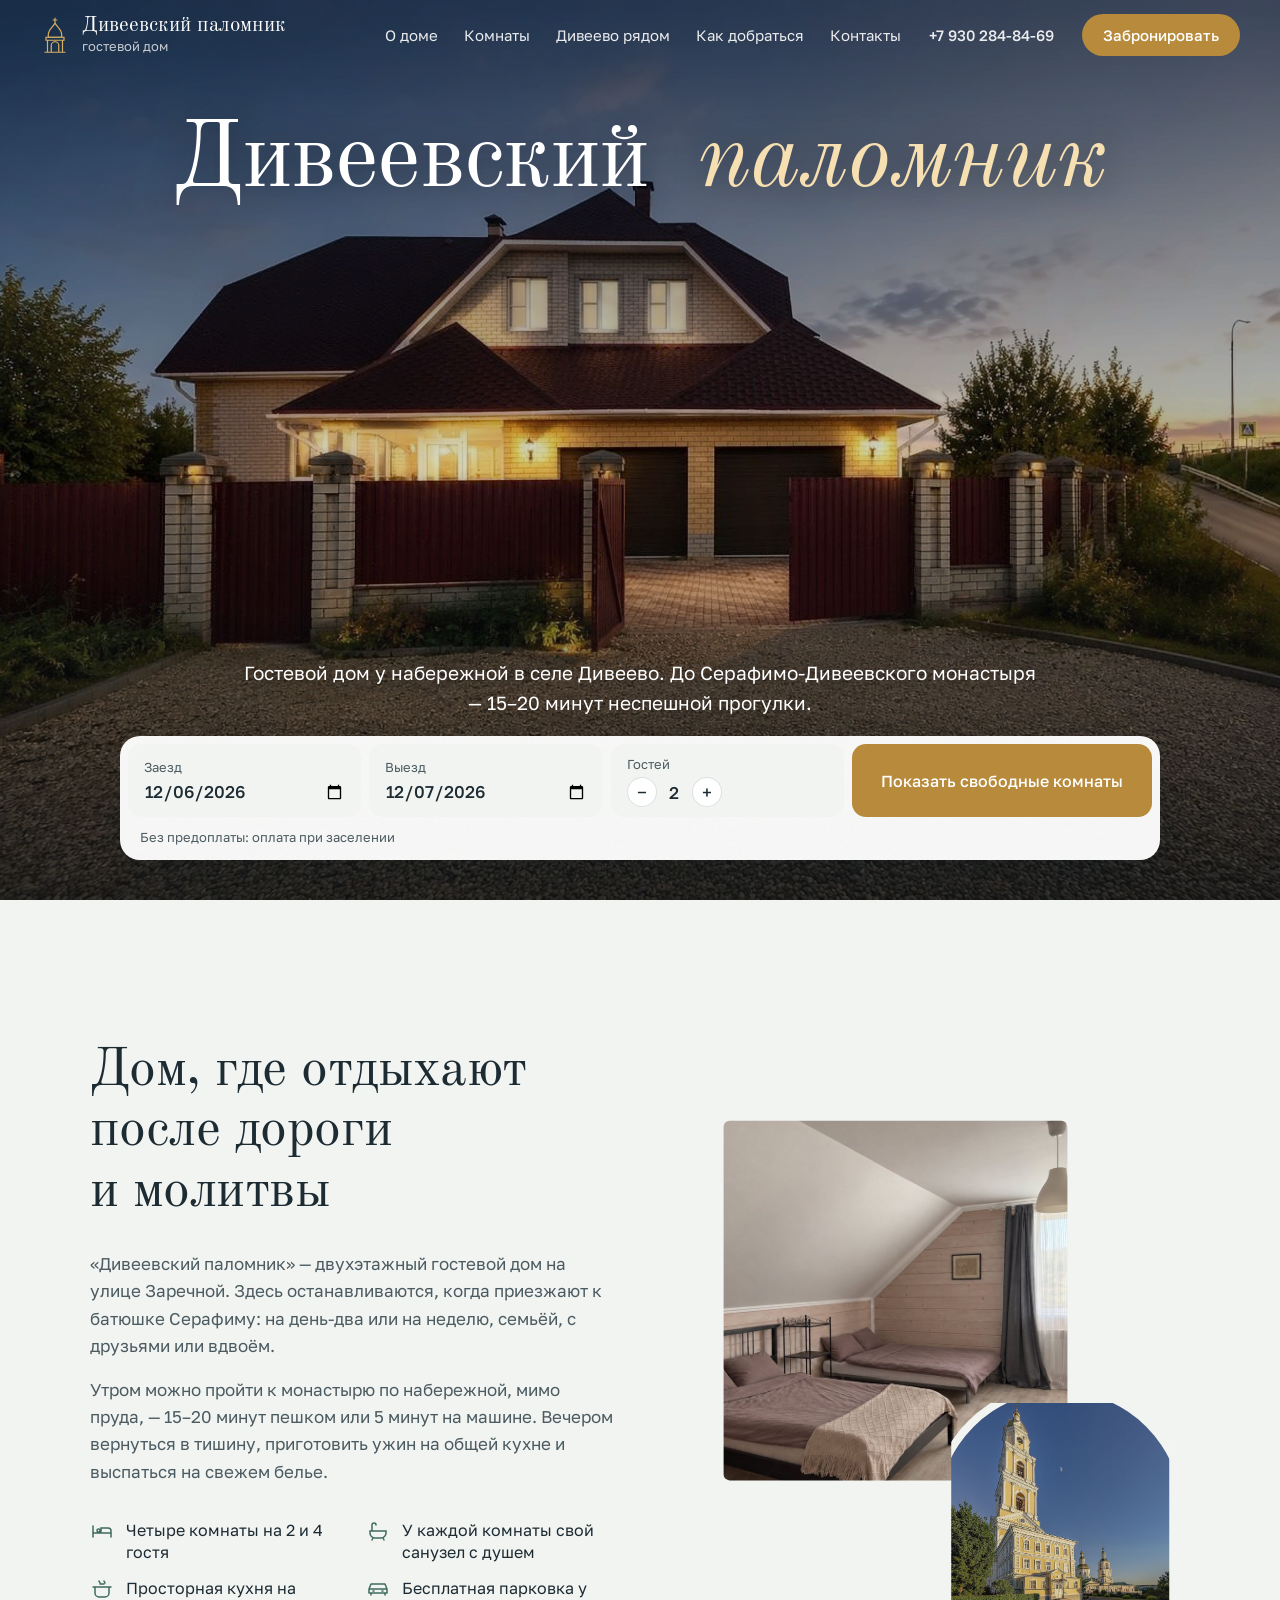
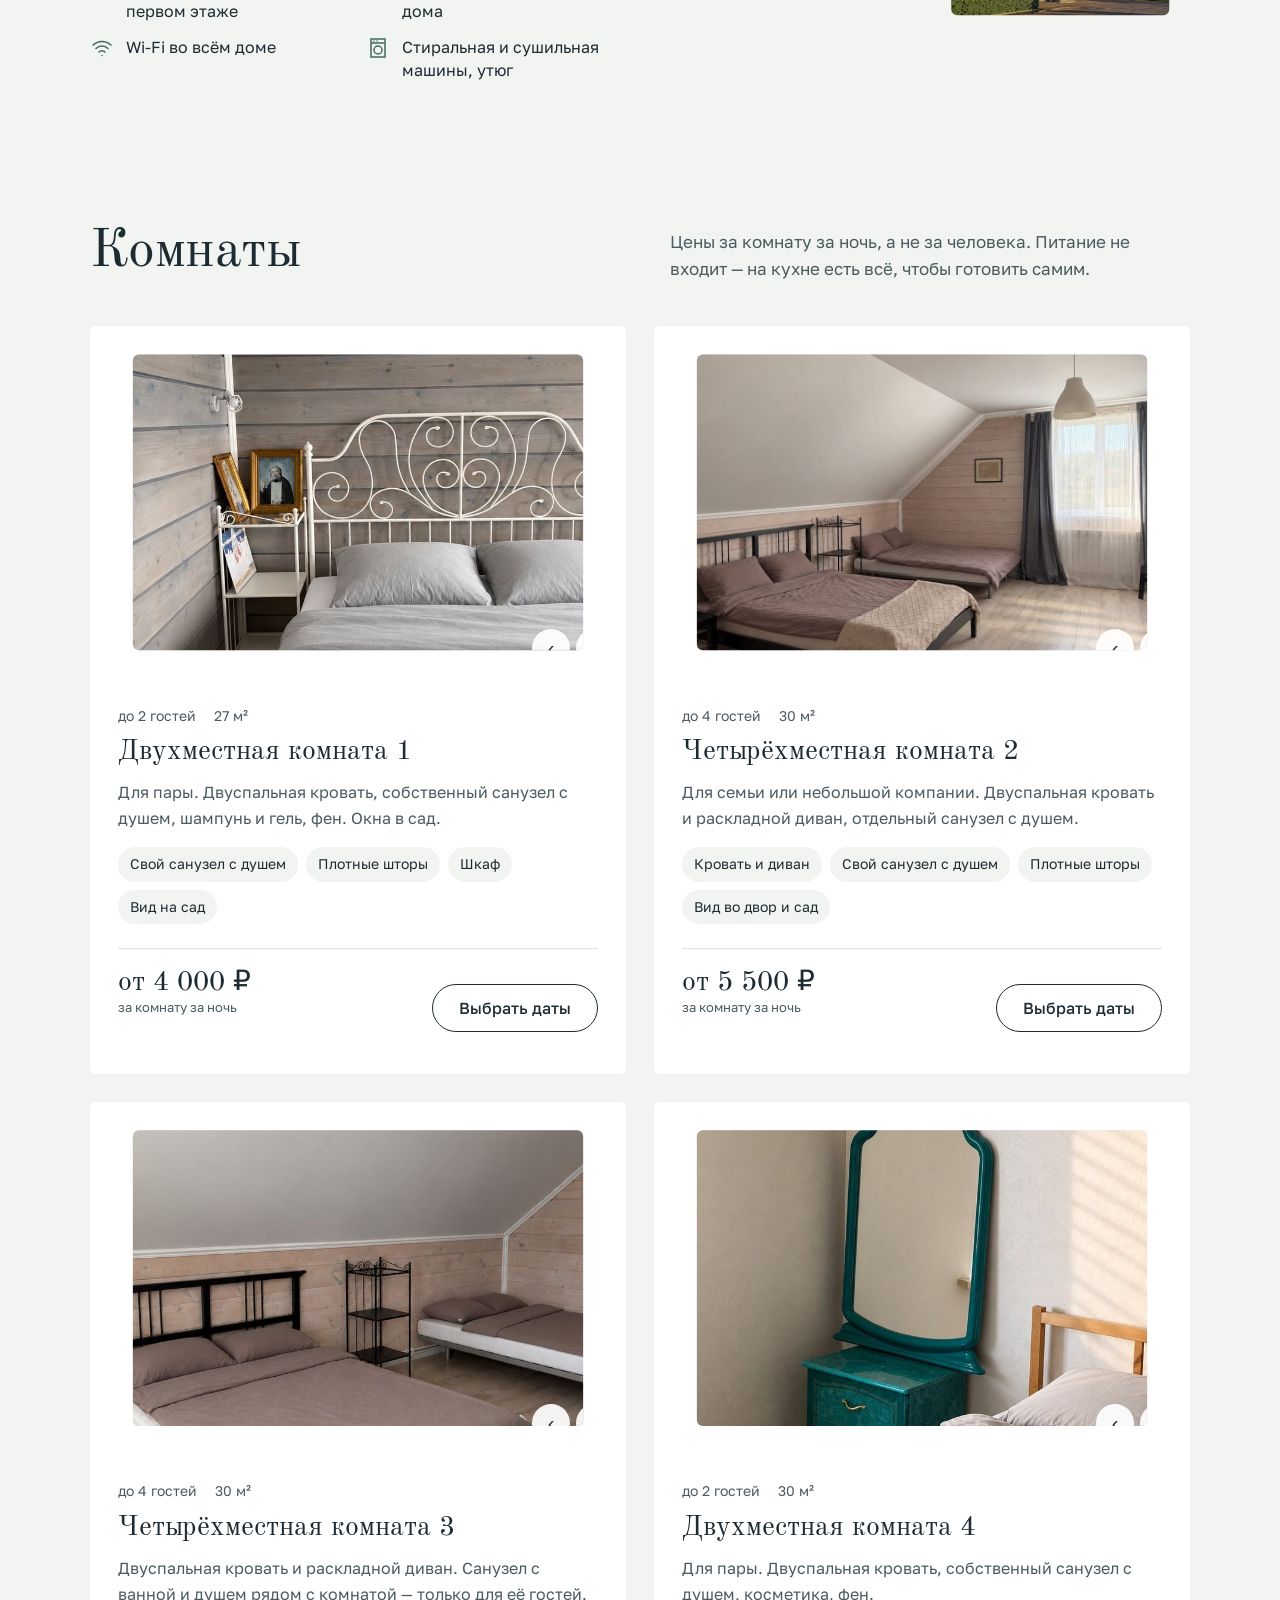
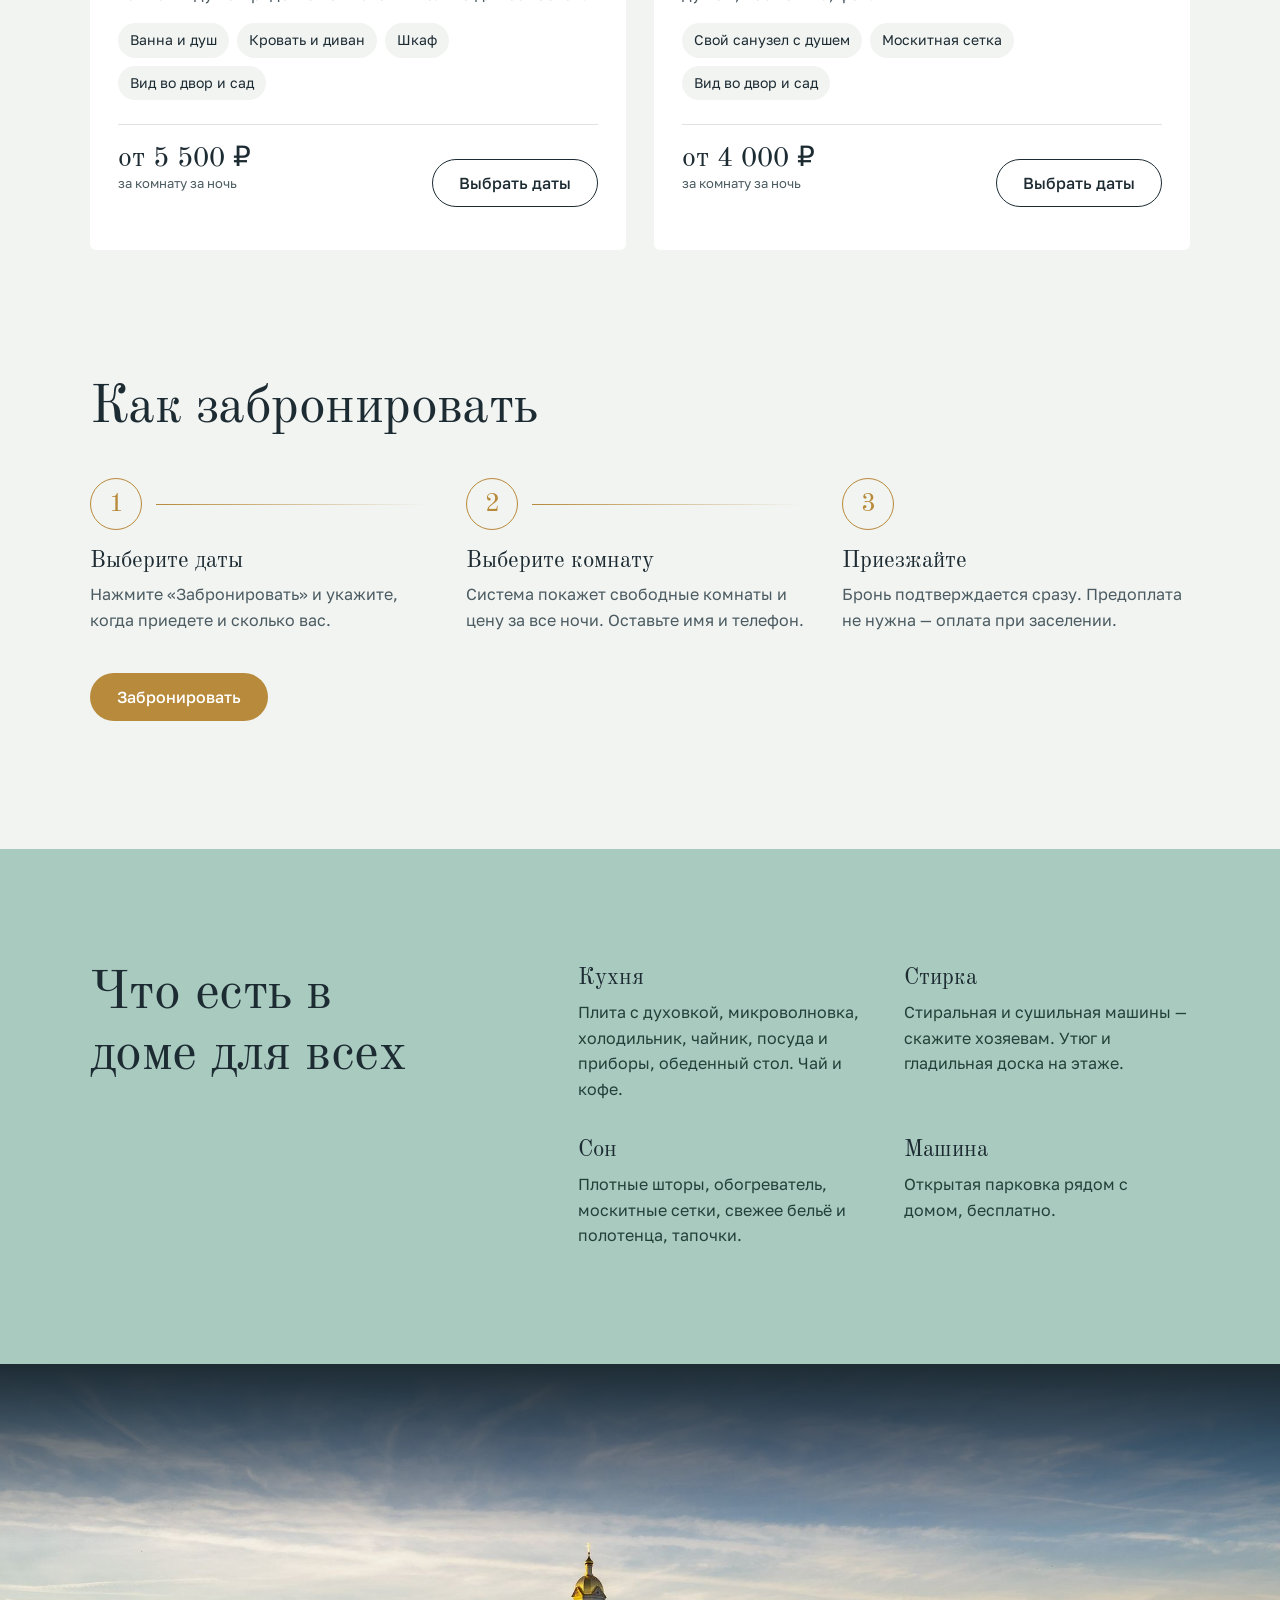
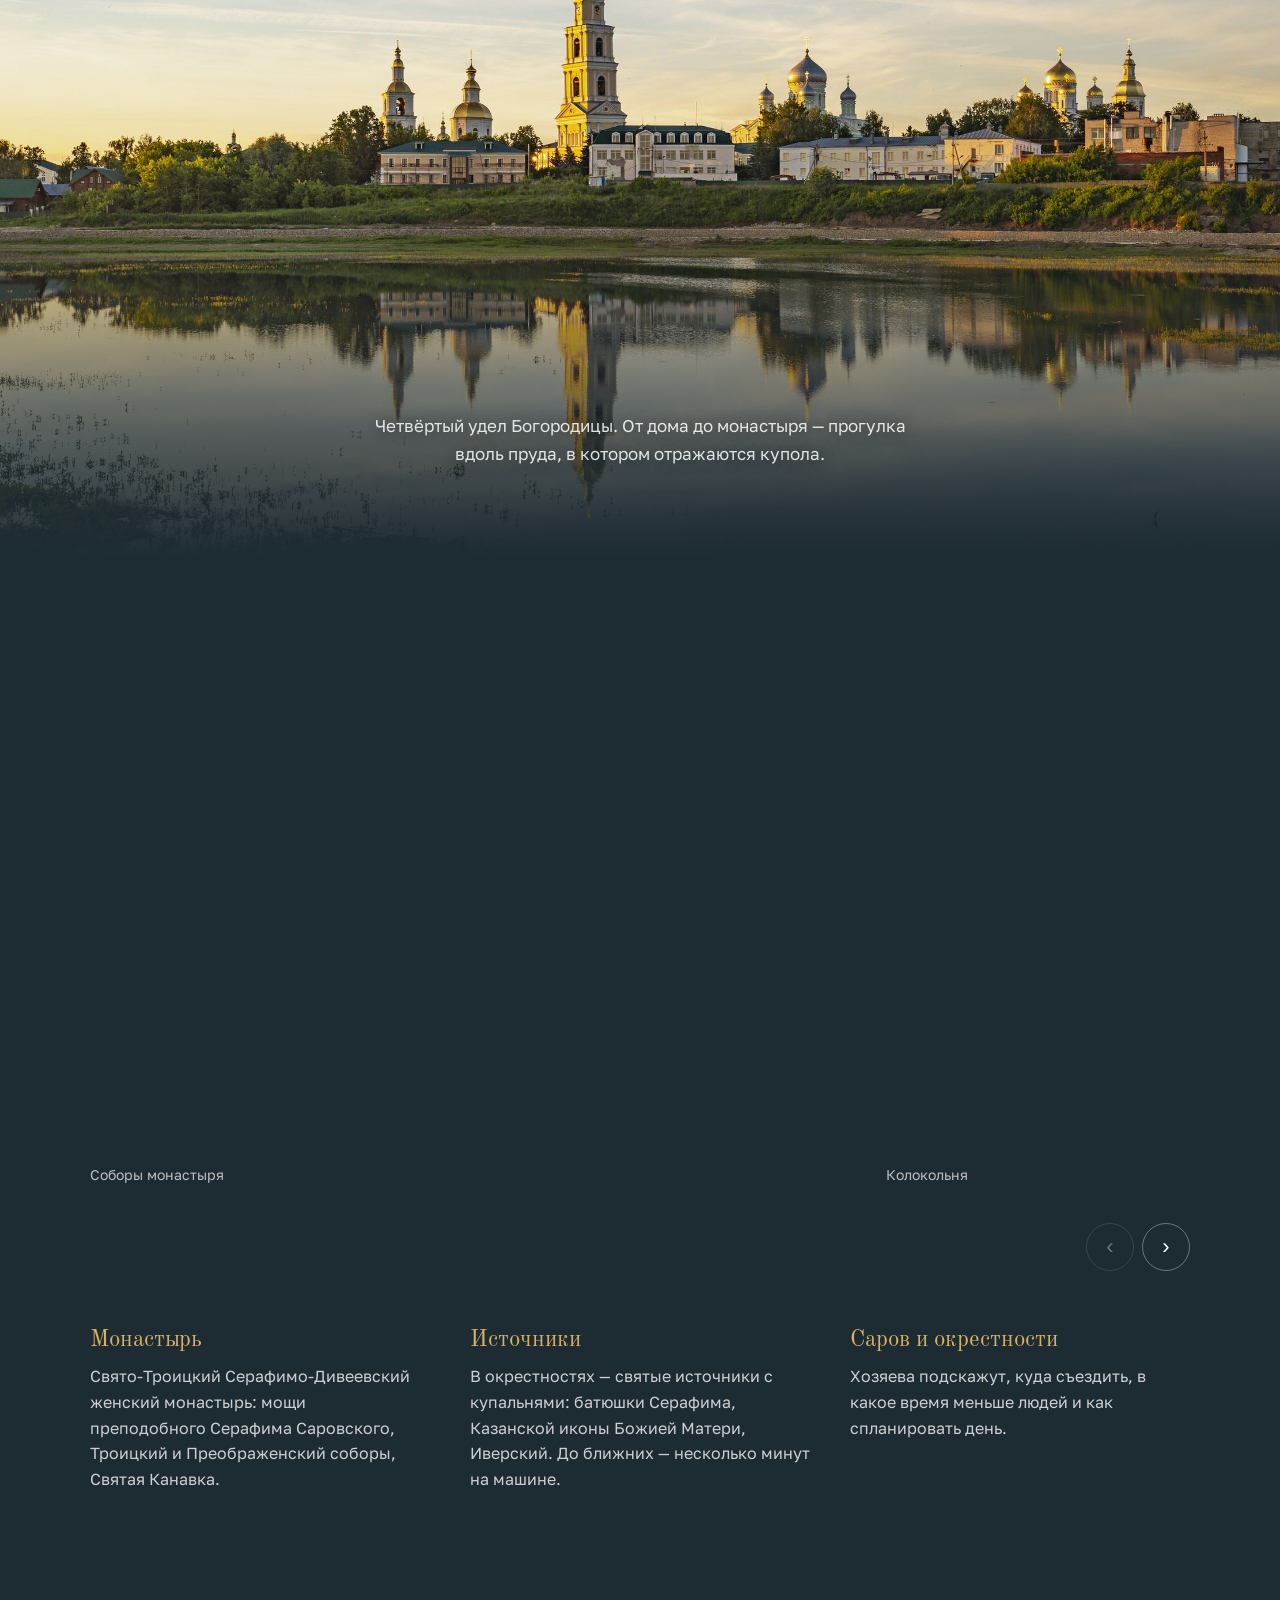
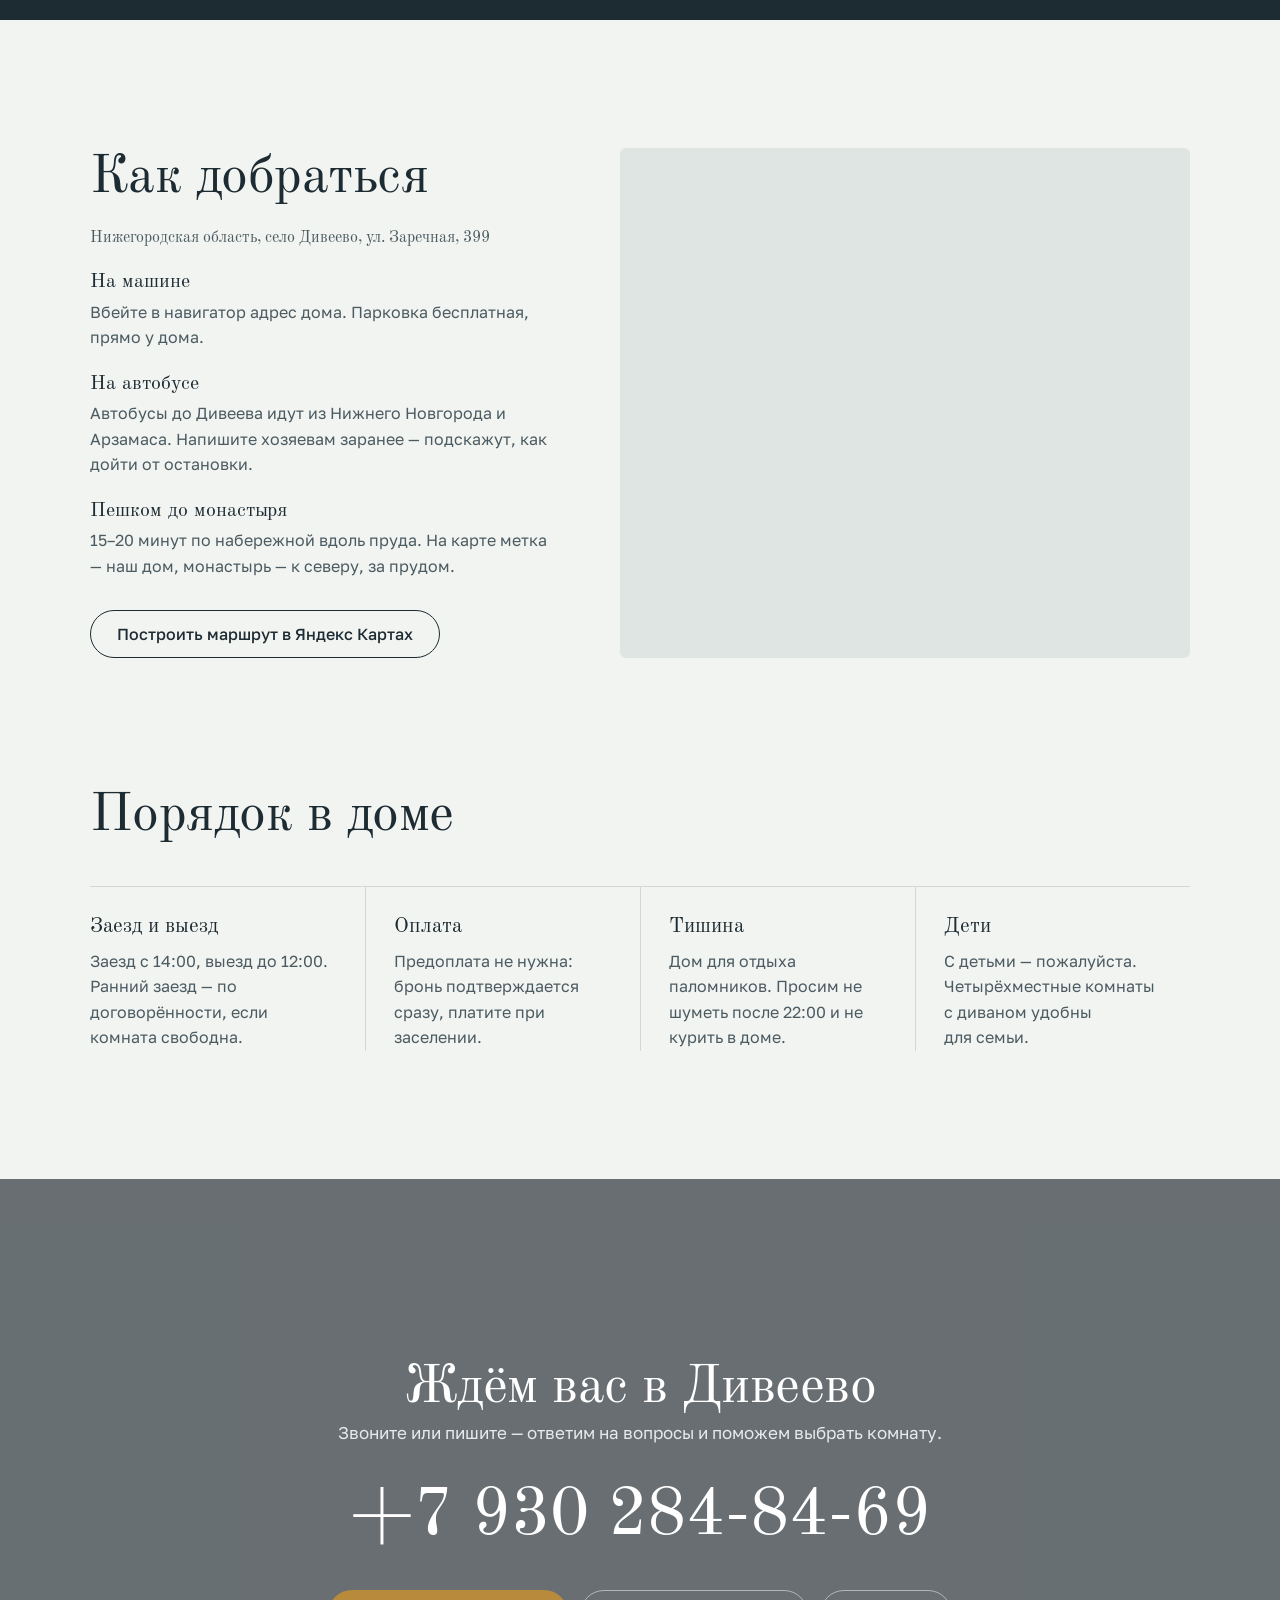
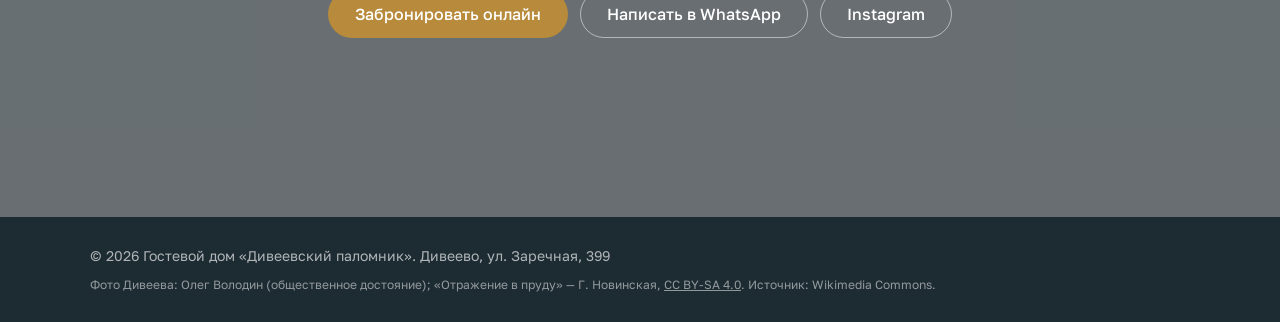
==== commit 2eb5ad93: "Обложка без подмены неба: настоящее фото дома, ночью темнеет и светятся окна, в непогоду приглушаетс" ====
--- a/index.html
+++ b/index.html
@@ -15,9 +15,9 @@
 <meta http-equiv="Content-Security-Policy" content="default-src 'self'; script-src 'self'; style-src 'self'; img-src 'self' data:; font-src 'self'; frame-src https://www.openstreetmap.org; connect-src 'self' https://api.open-meteo.com; base-uri 'self'; form-action 'self'; object-src 'none'">
 <meta name="referrer" content="strict-origin-when-cross-origin">
 <link rel="icon" href="img/favicon.svg" type="image/svg+xml">
-<link rel="stylesheet" href="fonts/fonts.css">
+<link rel="stylesheet" href="fonts/fonts.css?v=202610291742">
 <link rel="preload" as="image" href="img/hero.jpg">
-<link rel="stylesheet" href="styles.css">
+<link rel="stylesheet" href="styles.css?v=202610291742">
 </head>
 <body>
 
@@ -55,20 +55,12 @@
 <section class="hero" aria-labelledby="hero-title">
   <div class="hero__media scene" aria-hidden="true" data-scene>
     <img class="scene__photo" src="img/hero-1600.jpg" srcset="img/hero-1600.jpg 1600w, img/hero.jpg 2560w" sizes="100vw" alt="" width="2560" height="1706" fetchpriority="high">
-    <div class="scene__tint" data-tint></div>
-    <img class="scene__unlit" src="img/hero-1600.jpg" srcset="img/hero-1600.jpg 1600w, img/hero.jpg 2560w" sizes="100vw" alt="" width="2560" height="1706">
-    <img class="scene__lights" src="img/hero-1600.jpg" srcset="img/hero-1600.jpg 1600w, img/hero.jpg 2560w" sizes="100vw" alt="" width="2560" height="1706" data-lights>
-    <div class="scene__sky" data-sky>
-      <div class="scene__grad"></div>
-      <img class="sky" data-layer="night" data-src="img/sky-night.jpg" alt="">
-      <img class="sky" data-layer="dawn" data-src="img/sky-dawn.jpg" alt="">
-      <img class="sky" data-layer="day" data-src="img/sky-day.jpg" alt="">
-      <img class="sky" data-layer="clouds" data-src="img/sky-clouds.jpg" alt="">
-      <img class="sky" data-layer="overcast" data-src="img/sky-overcast.jpg" alt="">
-      <div class="scene__sun" data-sun></div>
-      <div class="scene__moon" data-moon></div>
-    </div>
-    <div class="scene__fog" data-fog></div>
+    <div class="scene__night"></div>
+    <div class="scene__haze"></div>
+    <img class="scene__lights" src="img/hero-1600.jpg" srcset="img/hero-1600.jpg 1600w, img/hero.jpg 2560w" sizes="100vw" alt="" width="2560" height="1706">
+    <canvas class="scene__stars" data-stars></canvas>
+    <div class="scene__moon"></div>
+    <div class="scene__fog"></div>
     <canvas class="scene__weather" data-weather></canvas>
   </div>
   <div class="hero__shade" aria-hidden="true"></div>
@@ -276,8 +268,8 @@
   <symbol id="i-wash" viewBox="0 0 24 24"><path d="M5 3h14v18H5zM5 7h14M8 5h.01M11 5h.01" fill="none" stroke="currentColor" stroke-width="1.5" stroke-linecap="round"/><circle cx="12" cy="14" r="4" fill="none" stroke="currentColor" stroke-width="1.5"/></symbol>
 </svg>
 
-<script src="rooms.js"></script>
-<script src="scene.js"></script>
-<script src="main.js"></script>
+<script src="rooms.js?v=202610291742"></script>
+<script src="scene.js?v=202610291742"></script>
+<script src="main.js?v=202610291742"></script>
 </body>
 </html>
--- a/styles.css
+++ b/styles.css
@@ -91,39 +91,29 @@
 .hero__media { position: absolute; inset: 0; }
 .hero__media { animation: drift 26s var(--ease) both; }
 
-/* Живая обложка: фото дома + настоящее небо по солнцу над Дивеево + погода */
+/* Живая обложка: настоящее фото дома + свет по времени суток и погода в Дивеево.
+   Небо не вырезается — меняется только свет всего кадра, поэтому нет кривых краёв. */
 .scene { --pos: 50% 40%; overflow: hidden; background: #1d2b33; }
-.scene > *, .scene__sky > .scene__grad { position: absolute; inset: 0; width: 100%; height: 100%; }
-.scene__photo, .scene__lights, .scene__unlit { object-fit: cover; object-position: var(--pos); }
-/* днём окна «выключены»: тёплое свечение заменяется спокойным светлым стеклом */
-.scene__unlit {
-  -webkit-mask: url(img/hero-lights.png) var(--pos) / cover no-repeat; mask: url(img/hero-lights.png) var(--pos) / cover no-repeat;
-  filter: brightness(.82) saturate(.3) contrast(1.05); opacity: var(--unlit, 0); transition: opacity 2.5s ease, filter 2.5s ease;
-}
-.scene__photo { filter: var(--grade, none); transition: filter 2.5s ease; }
-.scene__tint { background: var(--tint, transparent); mix-blend-mode: multiply; opacity: var(--tint-a, 0); transition: opacity 2.5s ease, background-color 2.5s ease; }
+.scene > * { position: absolute; inset: 0; width: 100%; height: 100%; }
+.scene__photo, .scene__lights { object-fit: cover; object-position: var(--pos); }
+.scene__photo { filter: var(--grade, none); transition: filter 3s ease; }
+/* ночь: кадр темнеет сверху сильнее, как настоящее ночное небо */
+.scene__night {
+  background: linear-gradient(180deg, rgba(6, 12, 30, .92) 0%, rgba(8, 16, 38, .62) 38%, rgba(10, 16, 32, .42) 70%, rgba(6, 10, 20, .55) 100%);
+  mix-blend-mode: multiply; opacity: var(--night, 0); transition: opacity 3s ease;
+}
+/* пасмурно: небо и даль затягивает серой дымкой */
+.scene__haze { background: linear-gradient(180deg, rgba(128, 136, 146, .78) 0%, rgba(128, 136, 146, .4) 26%, rgba(128, 136, 146, .08) 48%, transparent 66%); opacity: var(--haze, 0); transition: opacity 3s ease; }
+/* окна и фонари продолжают светиться, когда вокруг темнеет */
 .scene__lights {
   -webkit-mask: url(img/hero-lights.png) var(--pos) / cover no-repeat; mask: url(img/hero-lights.png) var(--pos) / cover no-repeat;
-  mix-blend-mode: screen; opacity: var(--lights, 0); filter: saturate(1.2); transition: opacity 2.5s ease;
-}
-.scene__sky {
-  -webkit-mask: url(img/hero-sky.png) var(--pos) / cover no-repeat; mask: url(img/hero-sky.png) var(--pos) / cover no-repeat;
-  opacity: var(--sky-a, 0); transition: opacity 2.5s ease;
-}
-.scene__grad { background: linear-gradient(180deg, var(--g1, #0b1430) 0%, var(--g2, #2a3658) 60%, var(--g3, #50597a) 100%); transition: background 2.5s ease; }
-.sky {
-  position: absolute; top: 0; left: -8%; width: 116%; max-width: none; height: 64%; object-fit: cover; object-position: 50% 100%;
-  opacity: 0; filter: var(--f, none); transition: opacity 2.5s ease, filter 2.5s ease;
-  -webkit-mask-image: linear-gradient(180deg, #000 78%, transparent); mask-image: linear-gradient(180deg, #000 78%, transparent);
-  animation: pan 200s ease-in-out infinite alternate;
-}
-@keyframes pan { from { transform: translateX(-3.5%); } to { transform: translateX(3.5%); } }
-.scene__sun, .scene__moon { position: absolute; border-radius: 50%; translate: -50% -50%; transition: opacity 3s ease, left 3s ease, top 3s ease; }
-.scene__sun { left: var(--sx, 75%); top: var(--sy, 30%); width: 7vmin; height: 7vmin; background: radial-gradient(circle, #fffdf2 0 32%, rgba(255, 240, 200, .6) 44%, rgba(255, 220, 160, 0) 72%); box-shadow: 0 0 140px 70px rgba(255, 222, 170, .28); opacity: var(--sun, 0); }
-.scene__moon { left: 80%; top: 17%; width: 3.6vmin; height: 3.6vmin; background: radial-gradient(circle at 40% 40%, #fdf9ec 0 55%, #e2dac2 80%); box-shadow: 0 0 36px 8px rgba(240, 236, 220, .22); opacity: var(--moon, 0); }
-.scene__fog { background: linear-gradient(180deg, rgba(214, 220, 226, .2) 0%, rgba(214, 220, 226, .62) 70%, rgba(214, 220, 226, .4) 100%); opacity: var(--fog, 0); transition: opacity 3s ease; }
+  mix-blend-mode: screen; opacity: var(--lights, 0); transition: opacity 3s ease;
+}
+.scene__stars { opacity: var(--stars, 0); transition: opacity 4s ease; -webkit-mask-image: linear-gradient(180deg, #000 0%, #000 12%, transparent 30%); mask-image: linear-gradient(180deg, #000 0%, #000 12%, transparent 30%); }
+.scene__moon { width: 3.4vmin; height: 3.4vmin; inset: auto; left: 86%; top: 13%; translate: -50% -50%; border-radius: 50%; background: radial-gradient(circle at 40% 40%, #fdf9ec 0 55%, #e2dac2 80%); box-shadow: 0 0 34px 8px rgba(240, 236, 220, .2); opacity: var(--moon, 0); transition: opacity 4s ease; }
+.scene__fog { background: linear-gradient(180deg, rgba(214, 220, 226, .25) 0%, rgba(214, 220, 226, .6) 65%, rgba(214, 220, 226, .35) 100%); opacity: var(--fog, 0); transition: opacity 3s ease; }
 .scene__weather { pointer-events: none; }
-.scene.is-flash .scene__tint { background: #fff; opacity: .45; mix-blend-mode: screen; transition: none; }
+.scene.is-flash .scene__night { background: #fff; opacity: .4; mix-blend-mode: screen; transition: none; }
 @keyframes drift { from { transform: scale(1.05); } to { transform: scale(1.0); } }
 .hero__shade { position: absolute; inset: 0; background:
   linear-gradient(180deg, rgba(16,26,40,var(--shade-top, .62)) 0%, rgba(16,26,40,.18) 34%, rgba(16,26,40,0) 52%, rgba(16,22,26,.6) 100%); }
@@ -320,7 +310,7 @@
   body { font-size: 16px; }
   .hero__line { display: block; }
   .hero__title { font-size: clamp(44px, 14vw, 60px); }
-  .scene__moon { left: 86%; top: 33%; width: 6vmin; height: 6vmin; }
+  .scene__moon { left: 86%; top: 9%; width: 6vmin; height: 6vmin; }
   .pond { height: 560px; }
   .pond__body { top: 50%; }
   .steps__list { grid-template-columns: 1fr; }
@@ -350,7 +340,7 @@
   *, *::before, *::after { animation-duration: .01ms !important; animation-delay: 0s !important; transition-duration: .01ms !important; }
   .pond__reflect { filter: blur(.6px); }
   .pond__img { transform: none; }
-  .sky { animation: none; }
+
   .reveal { clip-path: none; }
 }
 
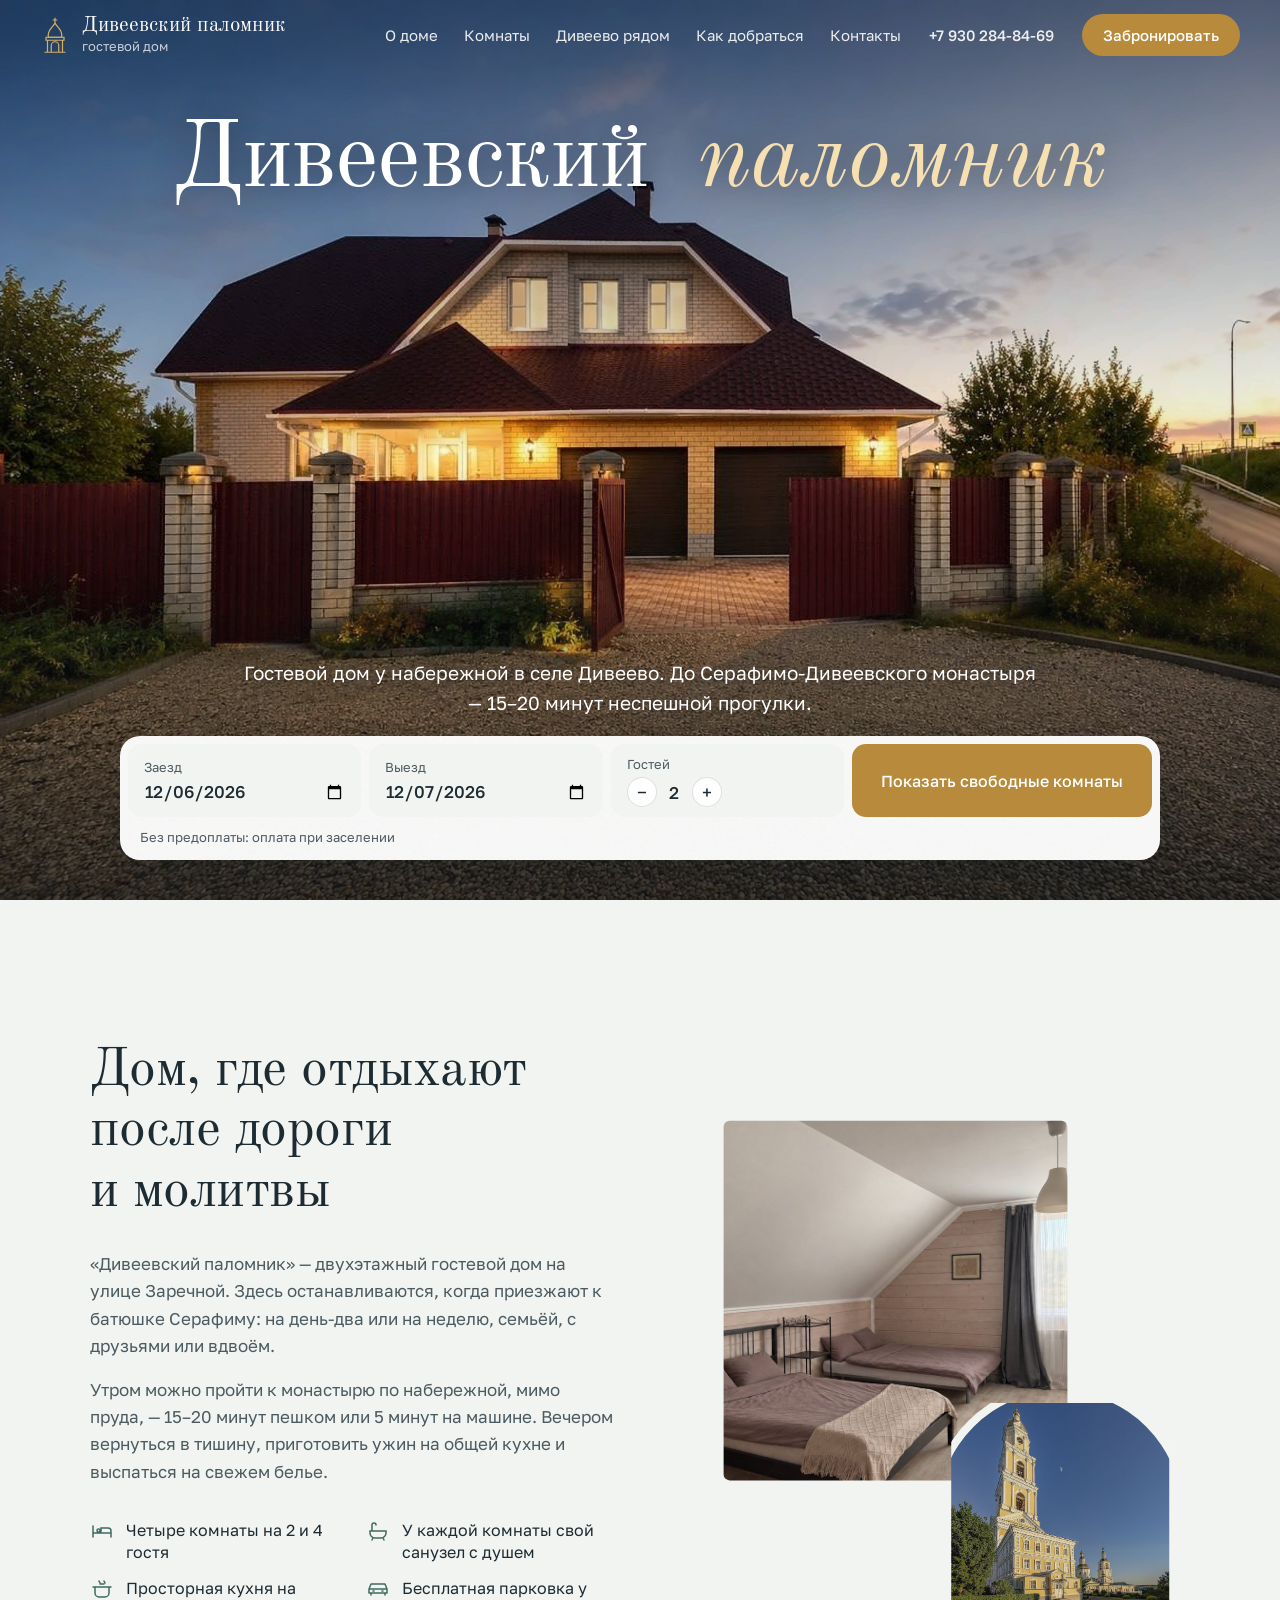
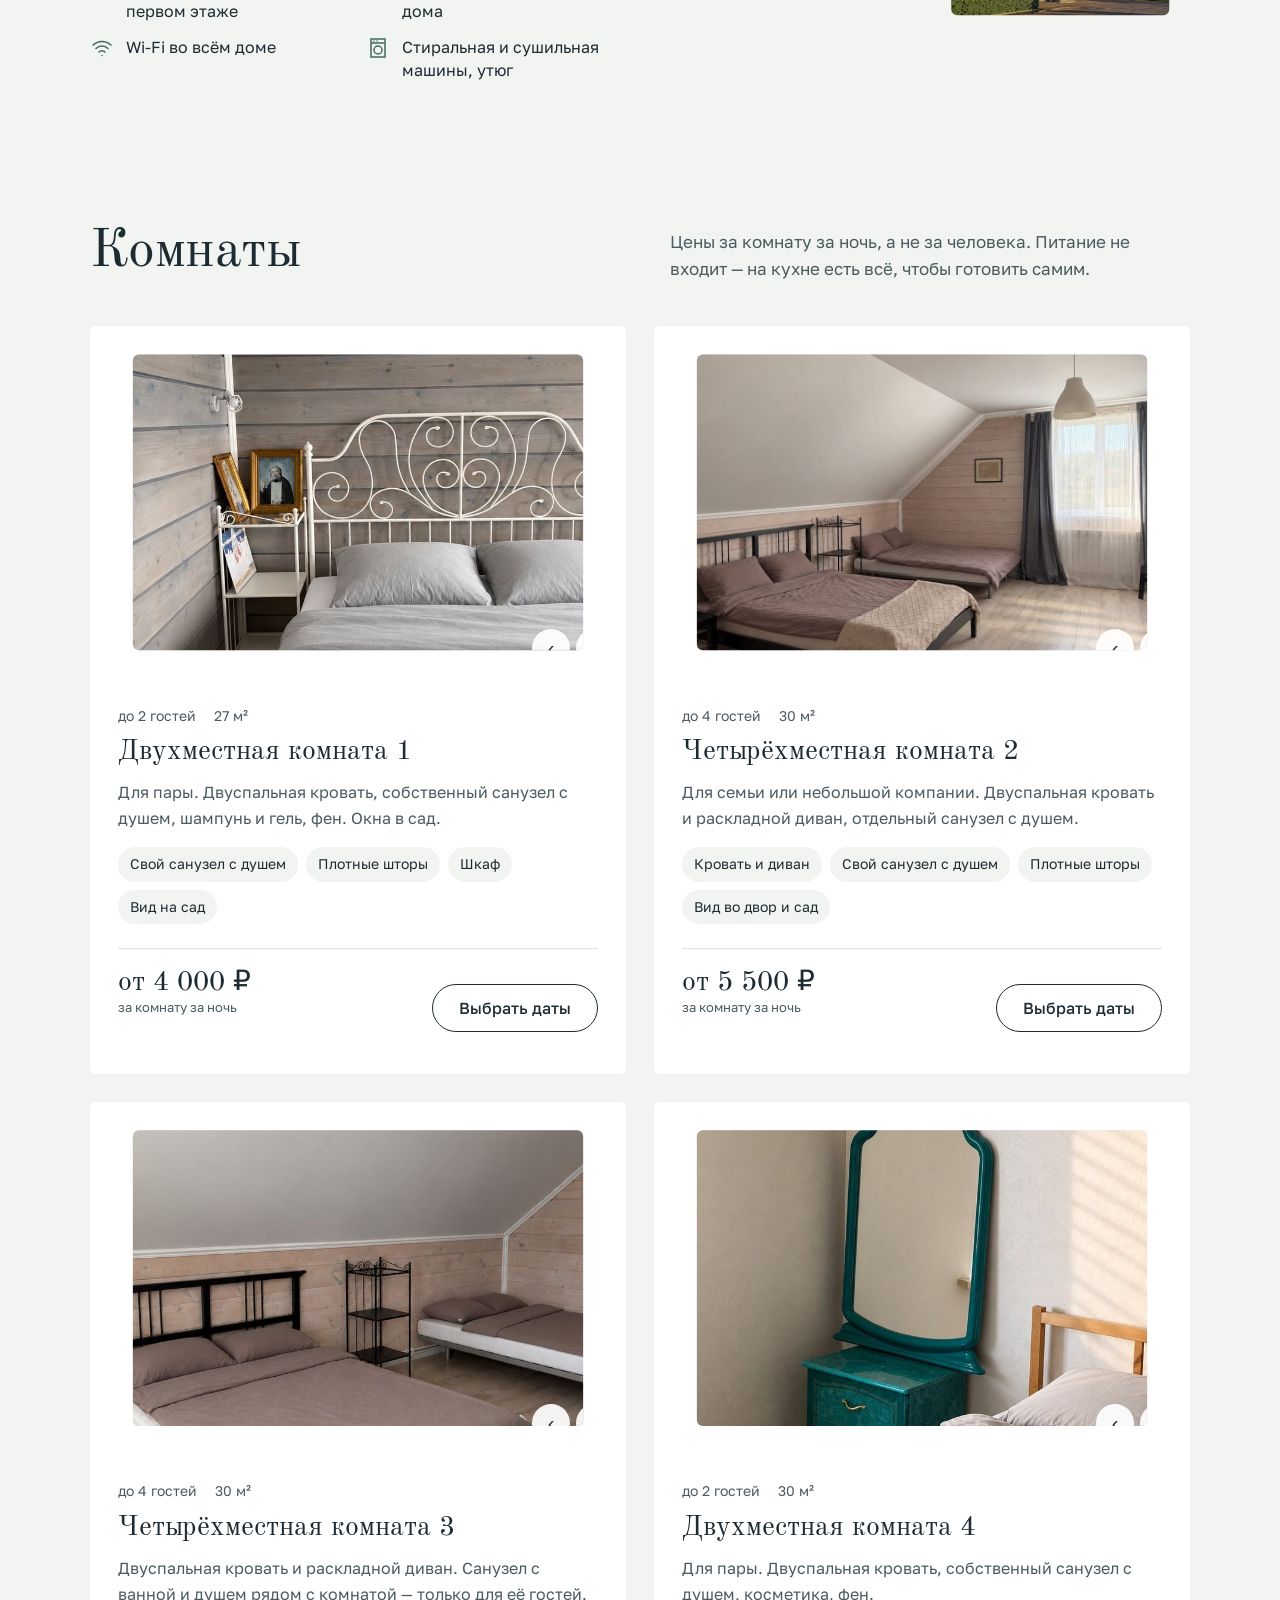
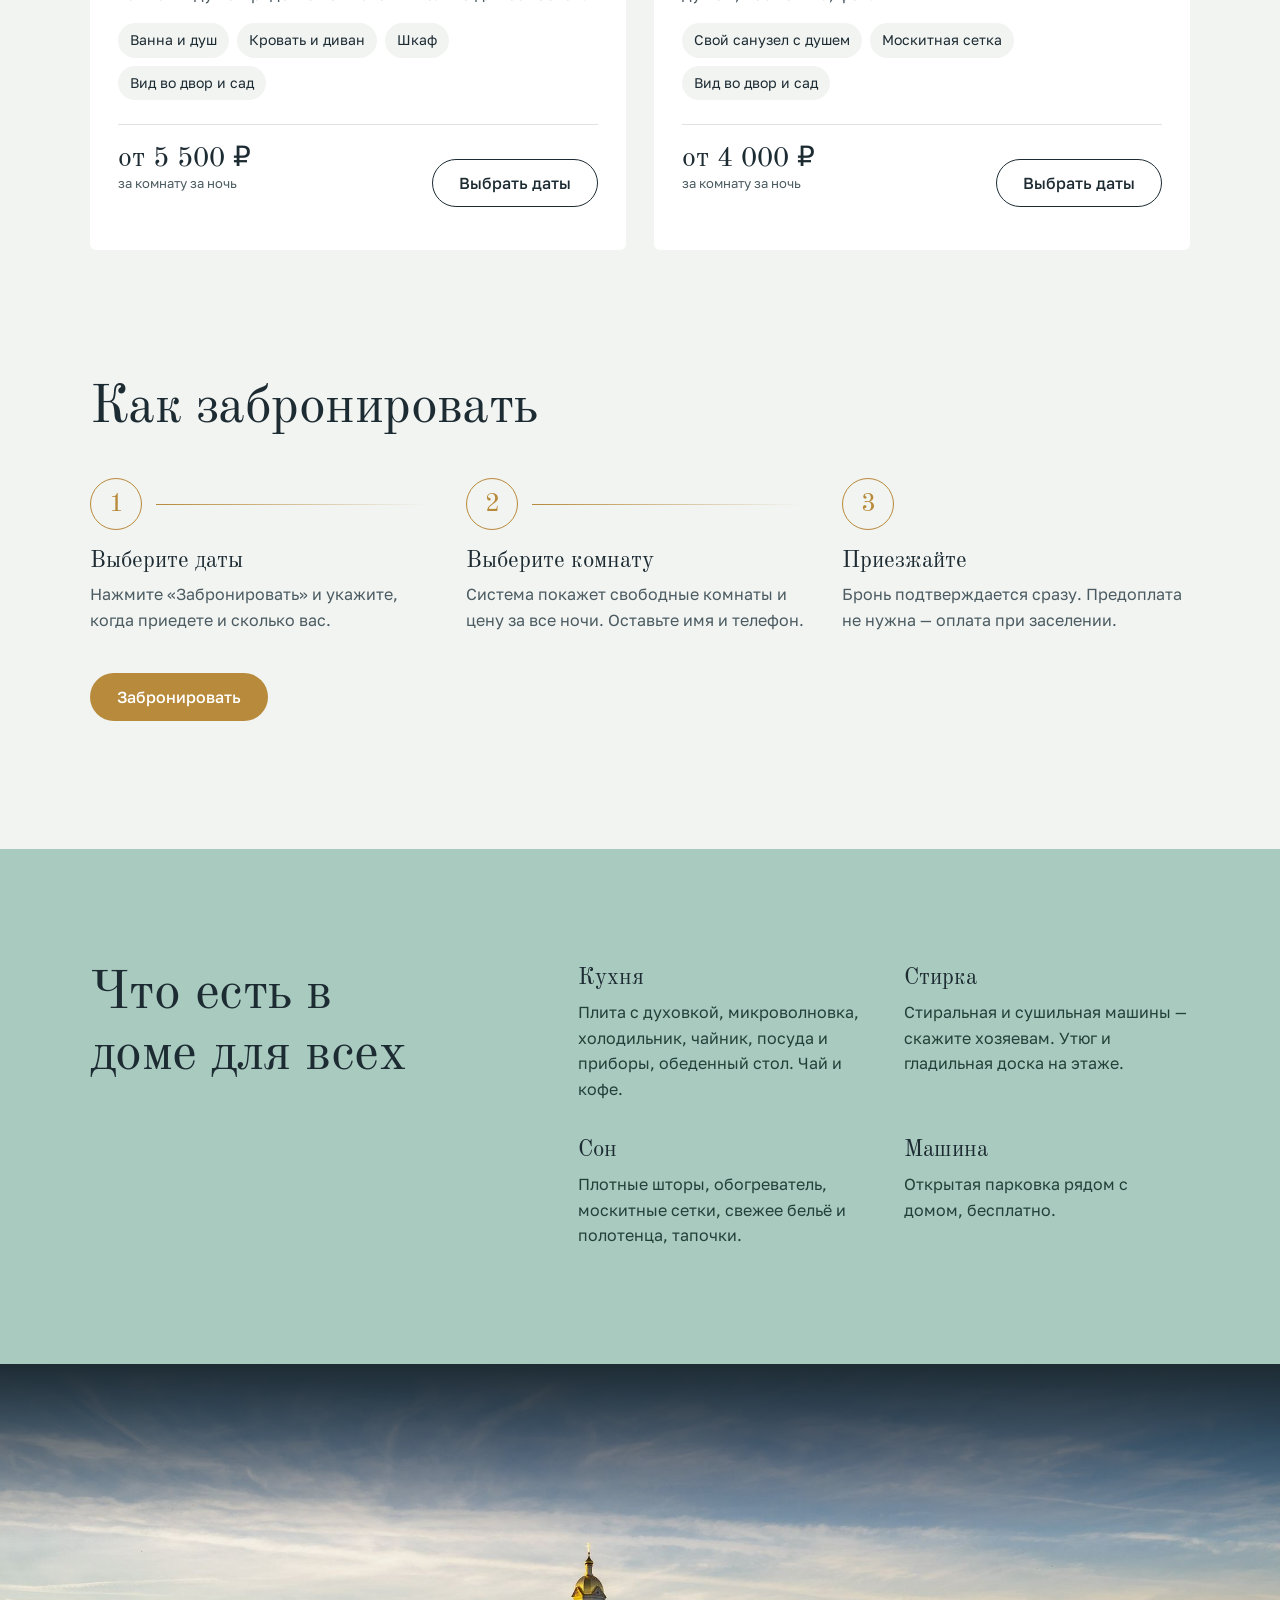
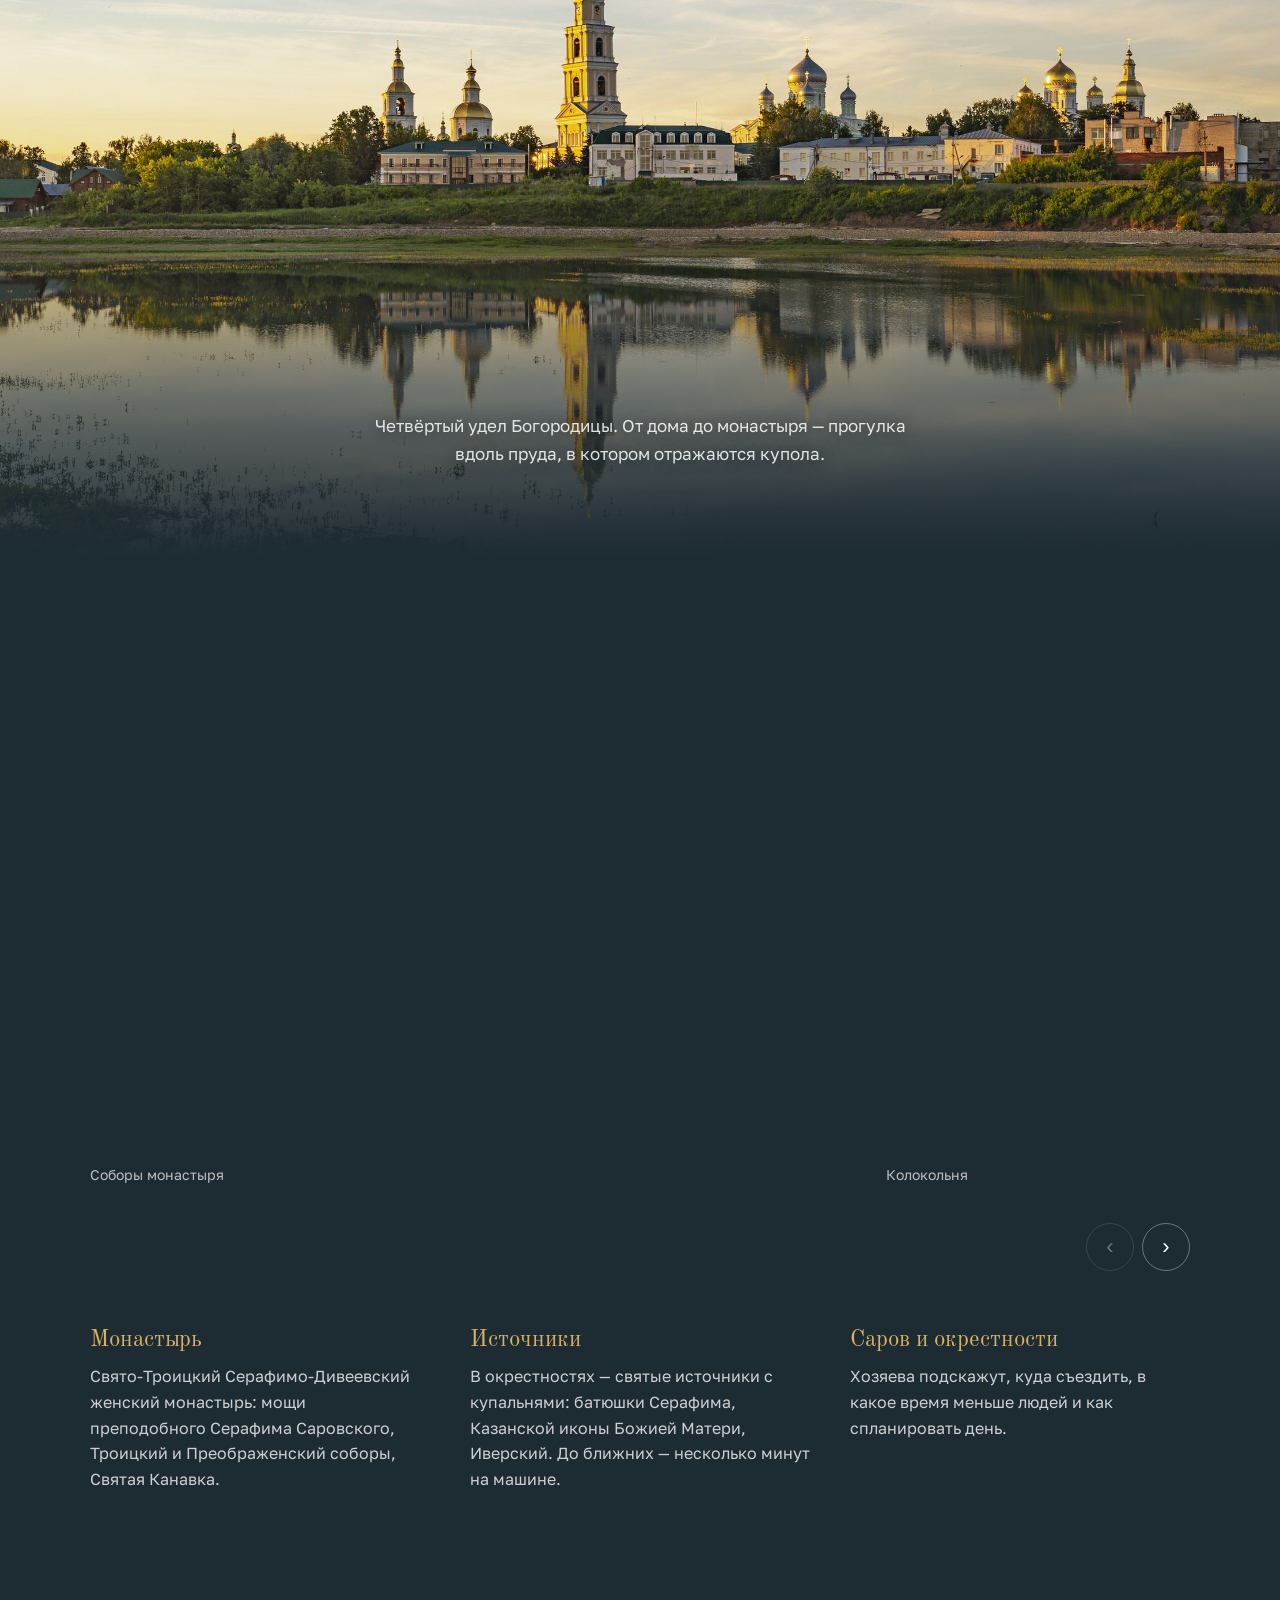
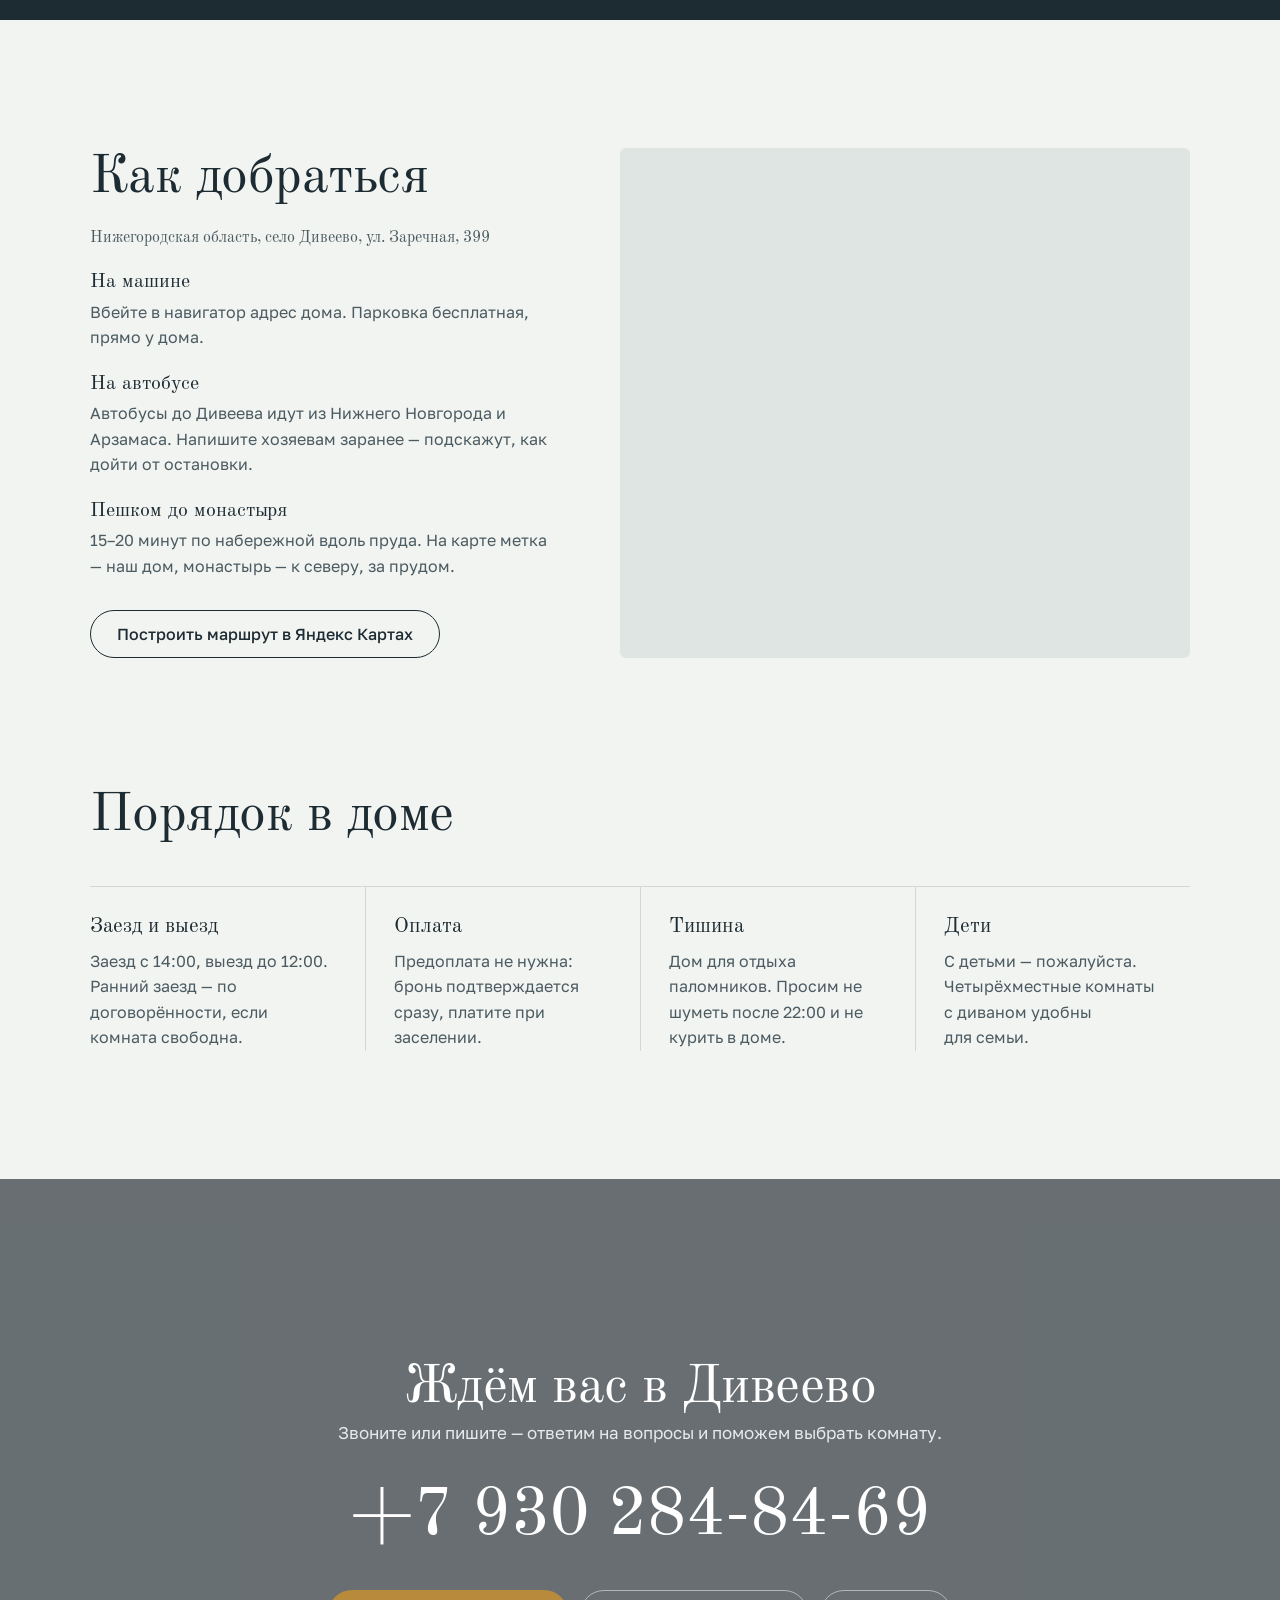
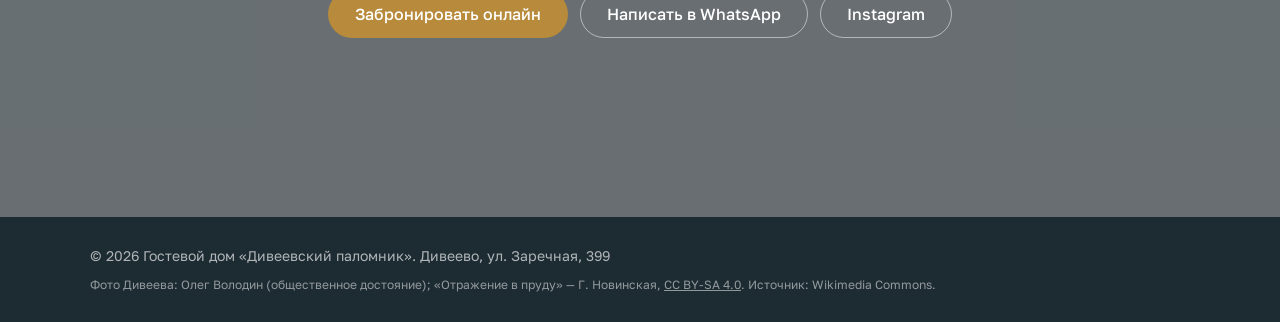
==== commit 1385ba91: "Обложка снова статичное фото дома" ====
--- a/index.html
+++ b/index.html
@@ -12,12 +12,12 @@
 <link rel="canonical" href="https://anilibriabro.github.io/diveevo-palomnik/">
 <meta property="og:type" content="website">
 <meta name="theme-color" content="#1d2b33">
-<meta http-equiv="Content-Security-Policy" content="default-src 'self'; script-src 'self'; style-src 'self'; img-src 'self' data:; font-src 'self'; frame-src https://www.openstreetmap.org; connect-src 'self' https://api.open-meteo.com; base-uri 'self'; form-action 'self'; object-src 'none'">
+<meta http-equiv="Content-Security-Policy" content="default-src 'self'; script-src 'self'; style-src 'self'; img-src 'self' data:; font-src 'self'; frame-src https://www.openstreetmap.org; connect-src 'self'; base-uri 'self'; form-action 'self'; object-src 'none'">
 <meta name="referrer" content="strict-origin-when-cross-origin">
 <link rel="icon" href="img/favicon.svg" type="image/svg+xml">
-<link rel="stylesheet" href="fonts/fonts.css?v=202610291742">
+<link rel="stylesheet" href="fonts/fonts.css?v=202610291808">
 <link rel="preload" as="image" href="img/hero.jpg">
-<link rel="stylesheet" href="styles.css?v=202610291742">
+<link rel="stylesheet" href="styles.css?v=202610291808">
 </head>
 <body>
 
@@ -53,15 +53,8 @@
 <main id="main">
 
 <section class="hero" aria-labelledby="hero-title">
-  <div class="hero__media scene" aria-hidden="true" data-scene>
-    <img class="scene__photo" src="img/hero-1600.jpg" srcset="img/hero-1600.jpg 1600w, img/hero.jpg 2560w" sizes="100vw" alt="" width="2560" height="1706" fetchpriority="high">
-    <div class="scene__night"></div>
-    <div class="scene__haze"></div>
-    <img class="scene__lights" src="img/hero-1600.jpg" srcset="img/hero-1600.jpg 1600w, img/hero.jpg 2560w" sizes="100vw" alt="" width="2560" height="1706">
-    <canvas class="scene__stars" data-stars></canvas>
-    <div class="scene__moon"></div>
-    <div class="scene__fog"></div>
-    <canvas class="scene__weather" data-weather></canvas>
+  <div class="hero__media" aria-hidden="true">
+    <img src="img/hero-1600.jpg" srcset="img/hero-1600.jpg 1600w, img/hero.jpg 2560w" sizes="100vw" alt="" width="2560" height="1706" fetchpriority="high">
   </div>
   <div class="hero__shade" aria-hidden="true"></div>
 
@@ -268,8 +261,7 @@
   <symbol id="i-wash" viewBox="0 0 24 24"><path d="M5 3h14v18H5zM5 7h14M8 5h.01M11 5h.01" fill="none" stroke="currentColor" stroke-width="1.5" stroke-linecap="round"/><circle cx="12" cy="14" r="4" fill="none" stroke="currentColor" stroke-width="1.5"/></symbol>
 </svg>
 
-<script src="rooms.js?v=202610291742"></script>
-<script src="scene.js?v=202610291742"></script>
-<script src="main.js?v=202610291742"></script>
+<script src="rooms.js?v=202610291808"></script>
+<script src="main.js?v=202610291808"></script>
 </body>
 </html>
--- a/styles.css
+++ b/styles.css
@@ -89,34 +89,9 @@
 /* Первый экран */
 .hero { position: relative; min-height: 100svh; display: grid; grid-template-columns: minmax(0, 1fr); grid-template-rows: 1fr auto auto; color: var(--white); overflow: hidden; background: var(--dusk); }
 .hero__media { position: absolute; inset: 0; }
-.hero__media { animation: drift 26s var(--ease) both; }
-
-/* Живая обложка: настоящее фото дома + свет по времени суток и погода в Дивеево.
-   Небо не вырезается — меняется только свет всего кадра, поэтому нет кривых краёв. */
-.scene { --pos: 50% 40%; overflow: hidden; background: #1d2b33; }
-.scene > * { position: absolute; inset: 0; width: 100%; height: 100%; }
-.scene__photo, .scene__lights { object-fit: cover; object-position: var(--pos); }
-.scene__photo { filter: var(--grade, none); transition: filter 3s ease; }
-/* ночь: кадр темнеет сверху сильнее, как настоящее ночное небо */
-.scene__night {
-  background: linear-gradient(180deg, rgba(6, 12, 30, .92) 0%, rgba(8, 16, 38, .62) 38%, rgba(10, 16, 32, .42) 70%, rgba(6, 10, 20, .55) 100%);
-  mix-blend-mode: multiply; opacity: var(--night, 0); transition: opacity 3s ease;
-}
-/* пасмурно: небо и даль затягивает серой дымкой */
-.scene__haze { background: linear-gradient(180deg, rgba(128, 136, 146, .78) 0%, rgba(128, 136, 146, .4) 26%, rgba(128, 136, 146, .08) 48%, transparent 66%); opacity: var(--haze, 0); transition: opacity 3s ease; }
-/* окна и фонари продолжают светиться, когда вокруг темнеет */
-.scene__lights {
-  -webkit-mask: url(img/hero-lights.png) var(--pos) / cover no-repeat; mask: url(img/hero-lights.png) var(--pos) / cover no-repeat;
-  mix-blend-mode: screen; opacity: var(--lights, 0); transition: opacity 3s ease;
-}
-.scene__stars { opacity: var(--stars, 0); transition: opacity 4s ease; -webkit-mask-image: linear-gradient(180deg, #000 0%, #000 12%, transparent 30%); mask-image: linear-gradient(180deg, #000 0%, #000 12%, transparent 30%); }
-.scene__moon { width: 3.4vmin; height: 3.4vmin; inset: auto; left: 86%; top: 13%; translate: -50% -50%; border-radius: 50%; background: radial-gradient(circle at 40% 40%, #fdf9ec 0 55%, #e2dac2 80%); box-shadow: 0 0 34px 8px rgba(240, 236, 220, .2); opacity: var(--moon, 0); transition: opacity 4s ease; }
-.scene__fog { background: linear-gradient(180deg, rgba(214, 220, 226, .25) 0%, rgba(214, 220, 226, .6) 65%, rgba(214, 220, 226, .35) 100%); opacity: var(--fog, 0); transition: opacity 3s ease; }
-.scene__weather { pointer-events: none; }
-.scene.is-flash .scene__night { background: #fff; opacity: .4; mix-blend-mode: screen; transition: none; }
-@keyframes drift { from { transform: scale(1.05); } to { transform: scale(1.0); } }
+.hero__media img { width: 100%; height: 100%; object-fit: cover; object-position: 50% 40%; }
 .hero__shade { position: absolute; inset: 0; background:
-  linear-gradient(180deg, rgba(16,26,40,var(--shade-top, .62)) 0%, rgba(16,26,40,.18) 34%, rgba(16,26,40,0) 52%, rgba(16,22,26,.6) 100%); }
+  linear-gradient(180deg, rgba(16,26,40,.5) 0%, rgba(16,26,40,.18) 34%, rgba(16,26,40,0) 52%, rgba(16,22,26,.6) 100%); }
 .hero__body { position: relative; align-self: start; text-align: center; padding: clamp(104px, 13vh, 150px) var(--gutter) 24px; }
 .hero__title { font: 400 clamp(52px, 7.4vw, 116px)/.95 var(--serif); letter-spacing: -.015em; text-shadow: 0 2px 34px rgba(10, 20, 30, .45); }
 .hero__line { display: inline-block; margin: 0 .12em; }
@@ -310,7 +285,6 @@
   body { font-size: 16px; }
   .hero__line { display: block; }
   .hero__title { font-size: clamp(44px, 14vw, 60px); }
-  .scene__moon { left: 86%; top: 9%; width: 6vmin; height: 6vmin; }
   .pond { height: 560px; }
   .pond__body { top: 50%; }
   .steps__list { grid-template-columns: 1fr; }
